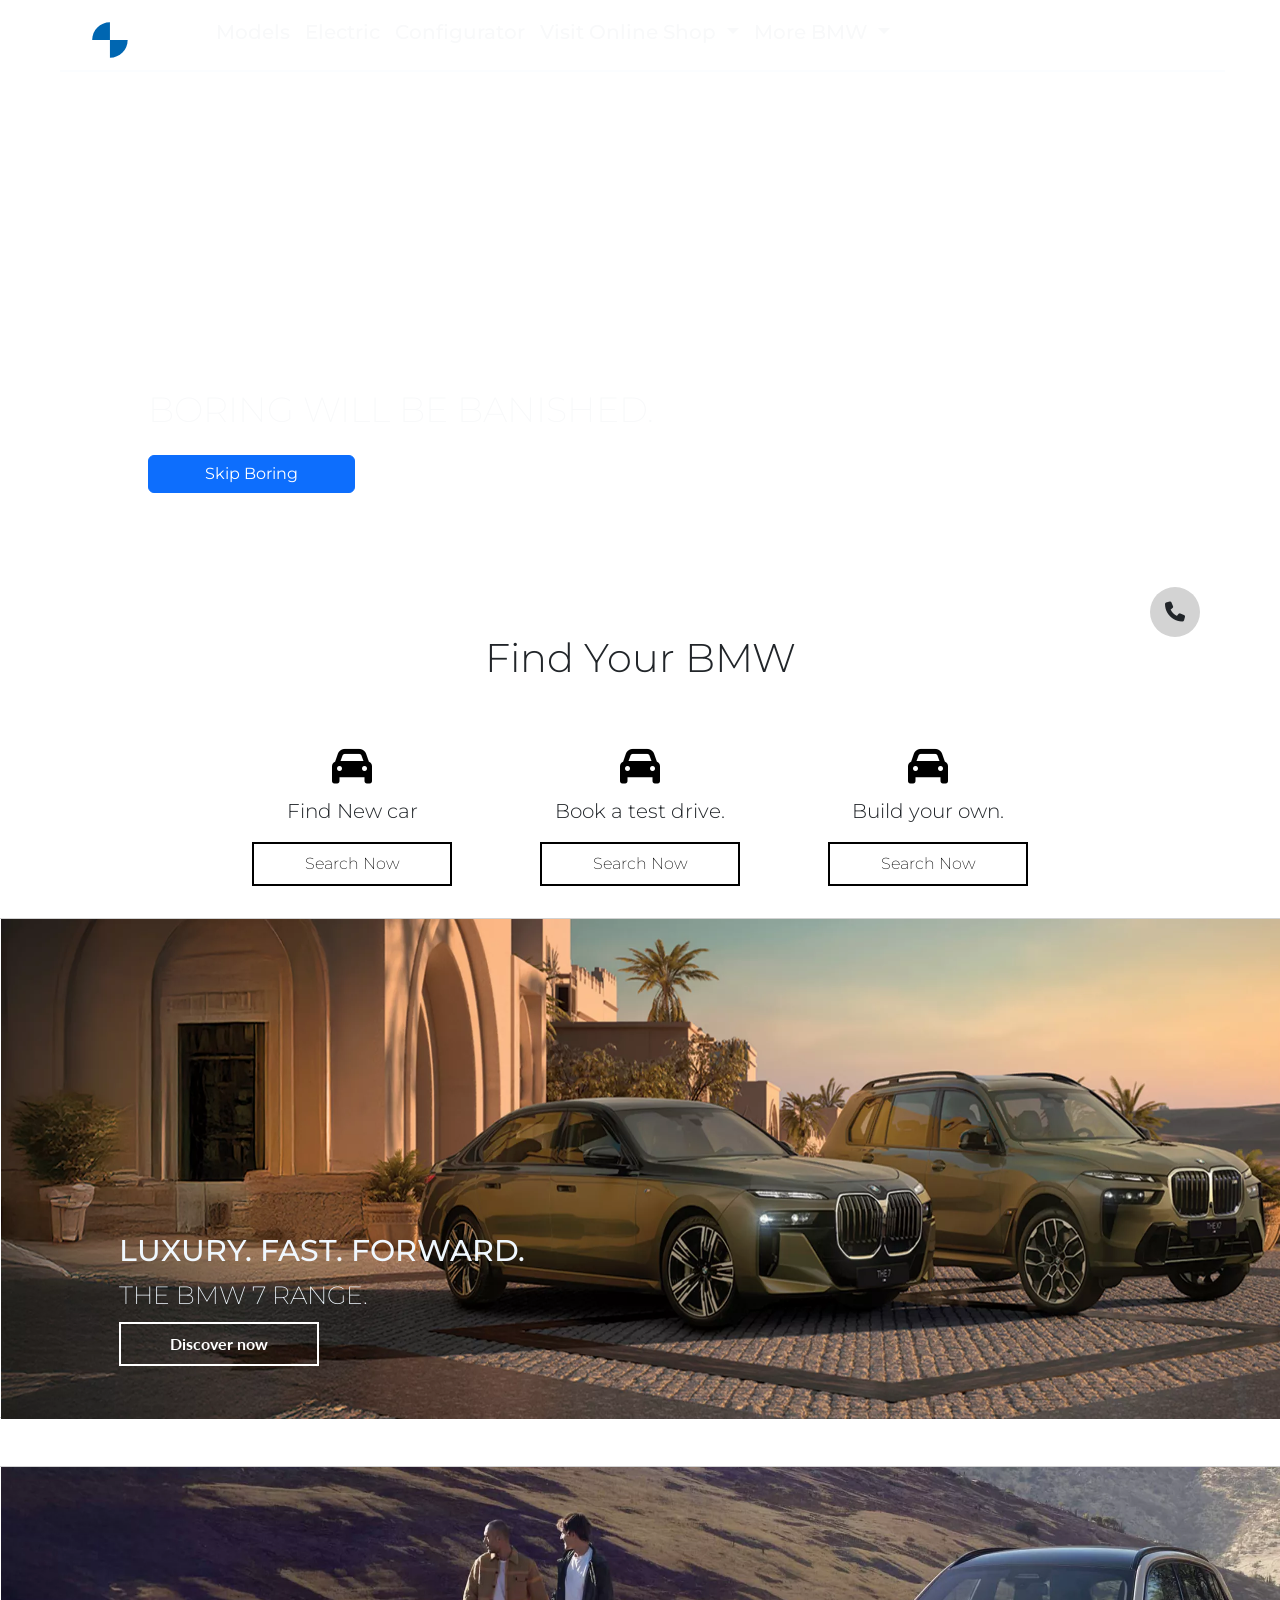
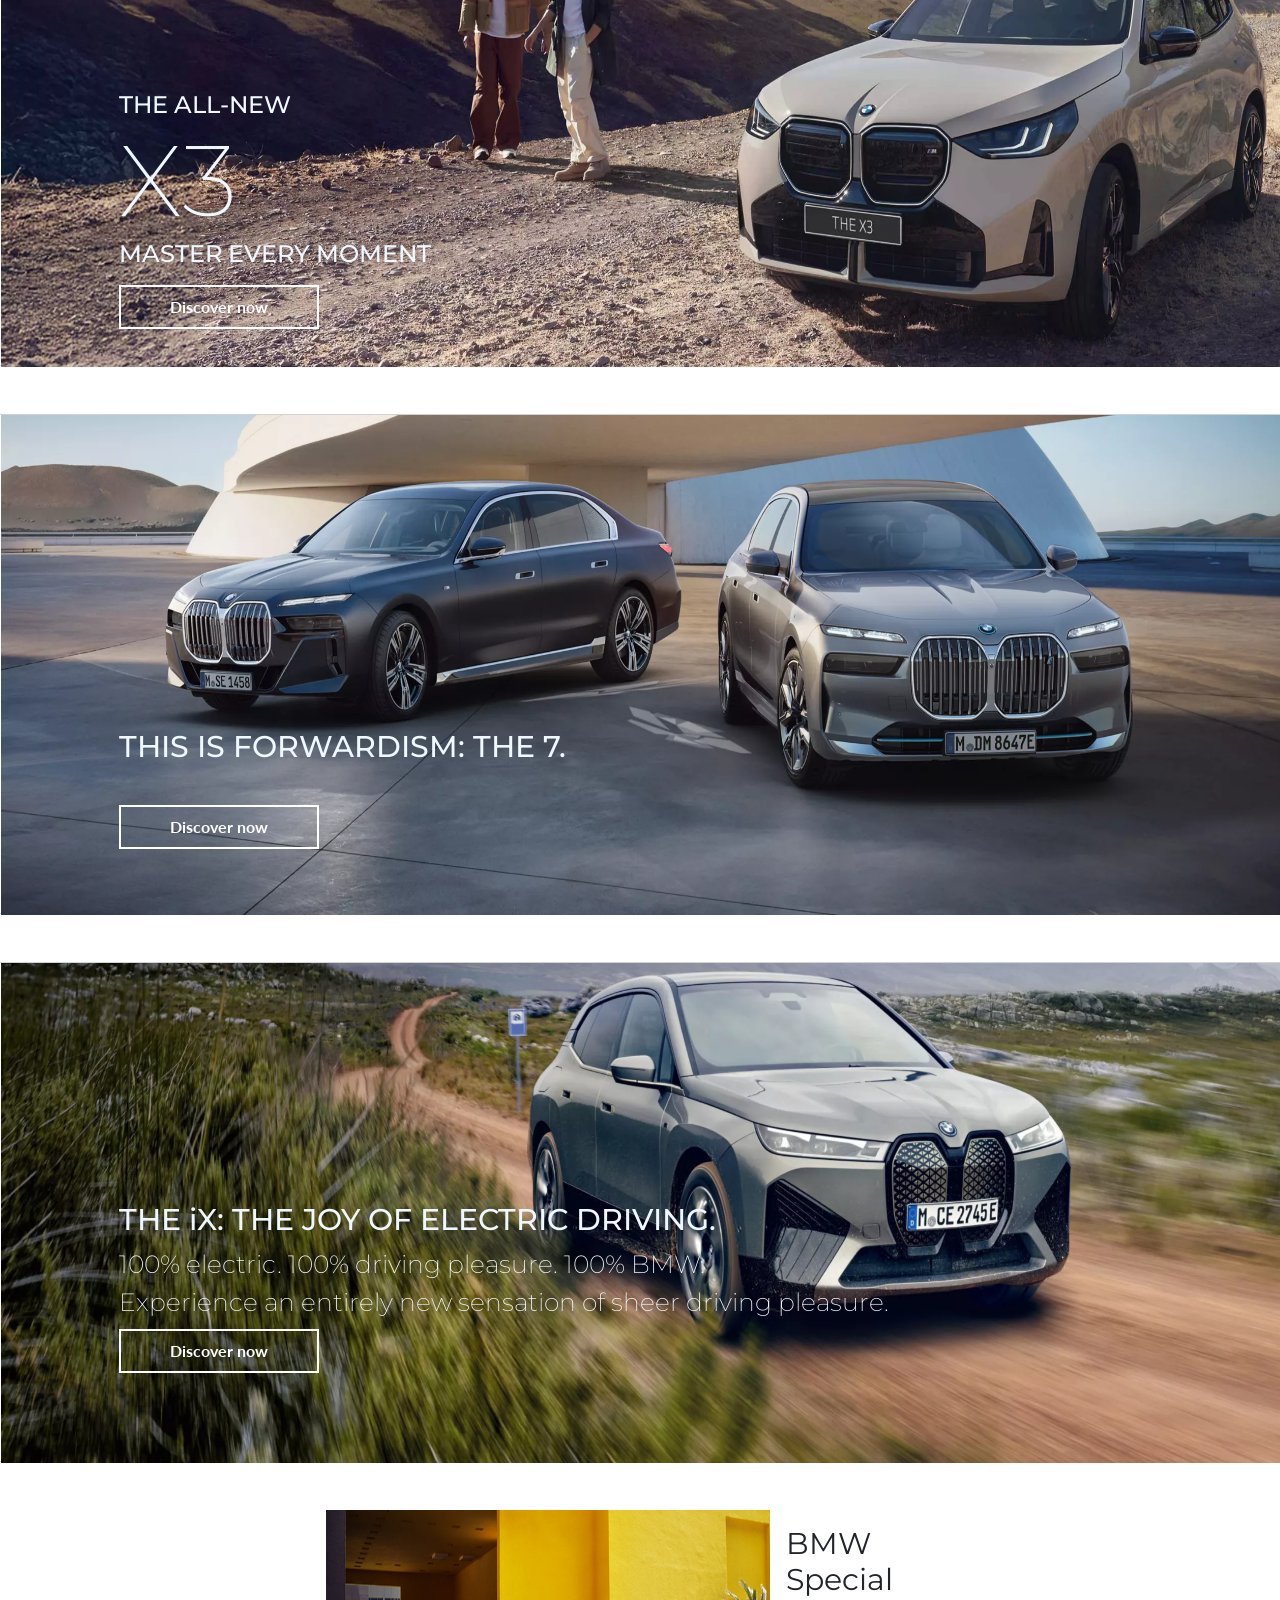
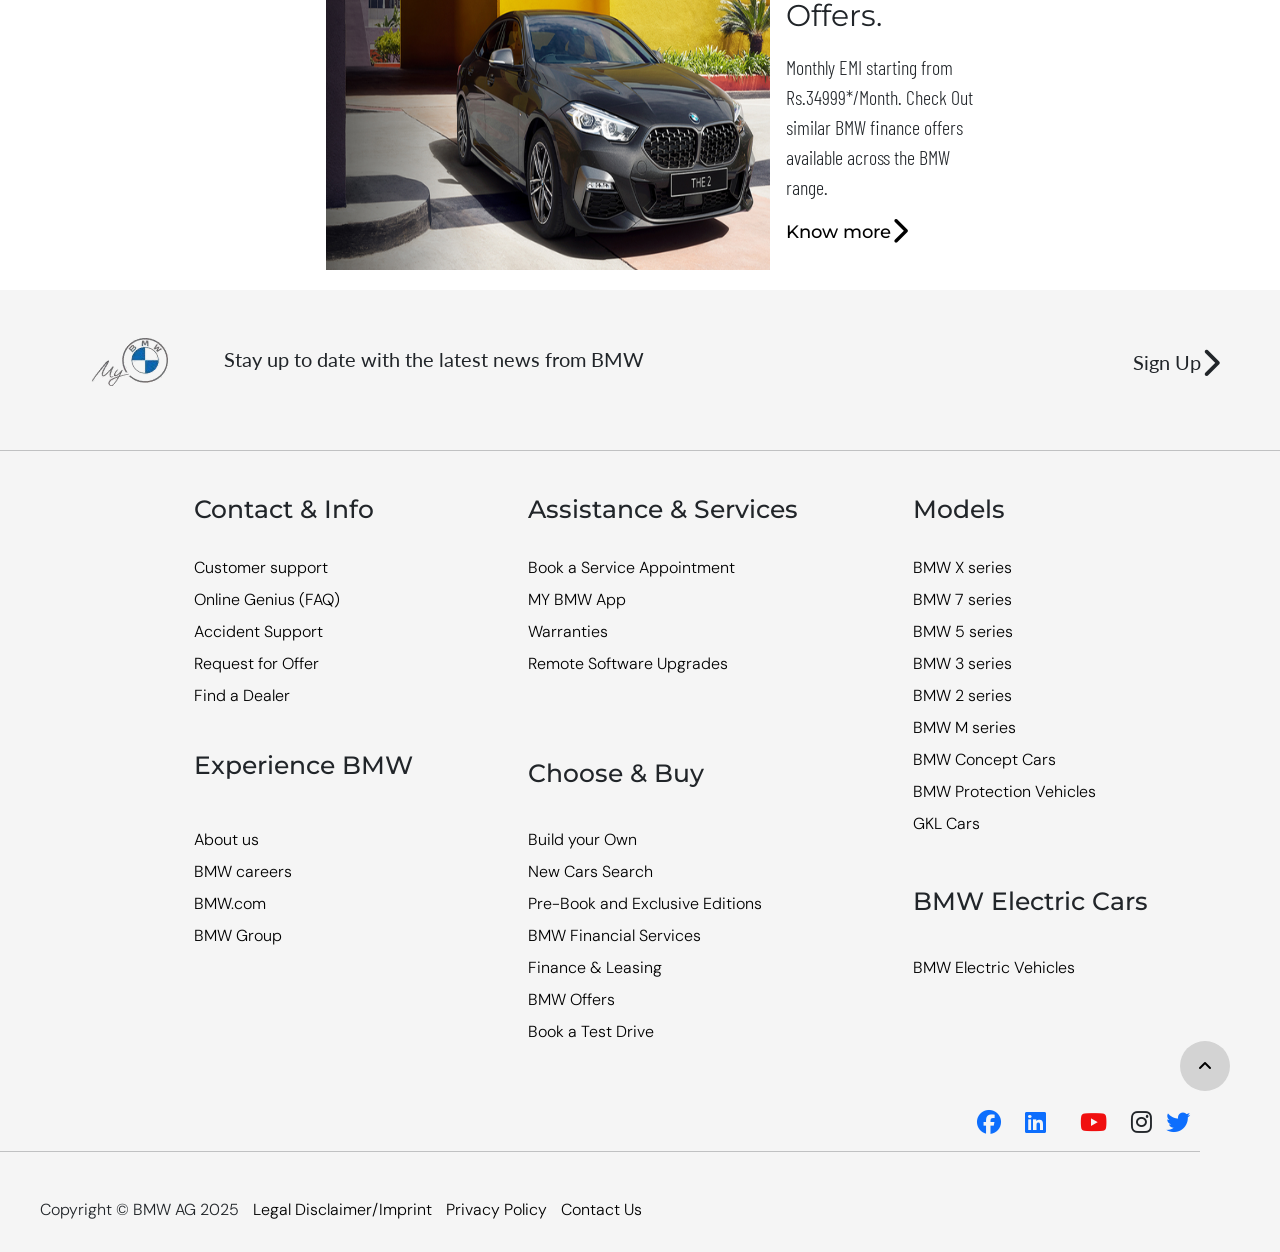
==== index.html @ 56a990af "Add files via upload" ====
<!DOCTYPE html>
<html lang="en">
<head>
    <meta charset="UTF-8">
    <meta name="viewport" content="width=device-width, initial-scale=1.0">
    <title>BMW</title>
     <link href="https://cdn.jsdelivr.net/npm/bootstrap@5.3.7/dist/css/bootstrap.min.css" rel="stylesheet" integrity="sha384-LN+7fdVzj6u52u30Kp6M/trliBMCMKTyK833zpbD+pXdCLuTusPj697FH4R/5mcr" crossorigin="anonymous">
        <link rel="stylesheet" href="https://cdn.jsdelivr.net/npm/bootstrap-icons@1.13.1/font/bootstrap-icons.min.css">
       <link rel="preconnect" href="https://fonts.googleapis.com">
<link rel="preconnect" href="https://fonts.gstatic.com" crossorigin>
<link href="https://fonts.googleapis.com/css2?family=Barlow+Condensed:ital,wght@0,100;0,200;0,300;0,400;0,500;0,600;0,700;0,800;0,900;1,100;1,200;1,300;1,400;1,500;1,600;1,700;1,800;1,900&family=DM+Sans:ital,opsz,wght@0,9..40,100..1000;1,9..40,100..1000&family=Lato:ital,wght@0,100;0,300;0,400;0,700;0,900;1,100;1,300;1,400;1,700;1,900&family=Montserrat:ital,wght@0,100..900;1,100..900&display=swap" rel="stylesheet">
        <!-- <link rel="stylesheet" href="./bm2css.css"> -->
         <link rel="stylesheet" href="./bmw.css">
        <link rel="stylesheet" href="https://cdnjs.cloudflare.com/ajax/libs/font-awesome/6.7.2/css/all.min.css" integrity="sha512-Evv84Mr4kqVGRNSgIGL/F/aIDqQb7xQ2vcrdIwxfjThSH8CSR7PBEakCr51Ck+w+/U6swU2Im1vVX0SVk9ABhg==" crossorigin="anonymous" referrerpolicy="no-referrer" />
</head>
<body>
    <div class="container-fluid" id="main">
        <div class="s-1">
        <!-- nave  bar -->
         <nav class="navbar navbar-expand-lg  nav-underline">
          
  <div class="container-fluid d-flex justify-content-between">
    <a class="navbar-brand" href="#"><img src="./images/nav logo.svg" alt="" id="brand-logo"></a>
        <!-- menu icons -->
          
                <button class="btn  d-lg-none" type="button" data-bs-toggle="offcanvas" data-bs-target="#offcanvasResponsive" aria-controls="offcanvasResponsive"><span class="navbar-toggler-icon" ></span></button>

            <div class="alert d-none d-lg-block">      
              <ul class="navbar-nav mb-2 mb-lg-0" id="n-item">
                <li class="nav-item">
                  <a class="nl text-light" aria-current="page" href="#">Models</a>
                </li>
                <li class="nav-item">
                  <a class="nl  text-light" href="#">Electric</a>
                </li>
                <li class="nav-item">
                  <a class="nl  text-light" href="#">Configurator</a>
                </li>
                <li class="nav-item dropdown">
                  <a class="nl  dropdown-toggle text-light" href="#" role="button" data-bs-toggle="dropdown" aria-expanded="false">
                    Visit Online Shop
                  </a>
                  <ul class="dropdown-menu">
                    <li><a class="dropdown-item" href="#">Action</a></li>
                    <li><a class="dropdown-item" href="#">Another action</a></li>
                    <li><hr class="dropdown-divider"></li>
                    <li><a class="dropdown-item" href="#">Something else here</a></li>
                  </ul>
                </li>
                <li class="nav-item dropdown">
                  <a class="nl  dropdown-toggle text-light" href="#" role="button" data-bs-toggle="dropdown" aria-expanded="false">
                    More BMW
                  </a>
                  <ul class="dropdown-menu">
                    <li><a class="dropdown-item" href="#">Action</a></li>
                    <li><a class="dropdown-item" href="#">Another action</a></li>
                    <li><hr class="dropdown-divider"></li>
                    <li><a class="dropdown-item" href="#">Something else here</a></li>
                  </ul>
                </li>
             </ul>
            </div>

            <div class="offcanvas-lg offcanvas-end" tabindex="-1" id="offcanvasResponsive" aria-labelledby="offcanvasResponsiveLabel">
                <div class="offcanvas-header">
                  <button type="button" class="btn-close" data-bs-dismiss="offcanvas" data-bs-target="#offcanvasResponsive" aria-label="Close"></button>
                </div>
                <div class="offcanvas-body d-lg-none">
                  <ul class="navbar-nav mb-2 mb-lg-0">
                <li class="nav-item mb-3">
                  <a class="nl text-dark pb-3" aria-current="page" href="#">Models</a>
                </li>
                <li class="nav-item mt-2 mb-3">
                  <a class="nl  text-dark" href="#">Electric</a>
                </li>
                <li class="nav-item mt-2 mb-3">
                  <a class="nl text-dark pb-3" href="#">Configurator</a>
                </li>
                <li class="nav-item dropdown mt-2 mb-3">
                  <a class="nl  dropdown-toggle text-dark pb-3" href="#" role="button" data-bs-toggle="dropdown" aria-expanded="false">
                    Visit Online Shop
                  </a>
                  <ul class="dropdown-menu mt-2 mb-3">
                    <li><a class="dropdown-item" href="#">Action</a></li>
                    <li><a class="dropdown-item" href="#">Another action</a></li>
                    <li><hr class="dropdown-divider"></li>
                    <li><a class="dropdown-item" href="#">Something else here</a></li>
                  </ul>
                </li>
                <li class="nav-item dropdownmt-2 mb-3 ">
                  <a class="nl  dropdown-toggle text-dark pb-3" href="#" role="button" data-bs-toggle="dropdown" aria-expanded="false">
                    More BMW
                  </a>
                  <ul class="dropdown-menu">
                    <li><a class="dropdown-item" href="#">Action</a></li>
                    <li><a class="dropdown-item" href="#">Another action</a></li>
                    <li><hr class="dropdown-divider"></li>
                    <li><a class="dropdown-item" href="#">Something else here</a></li>
                  </ul>
                </li>
             </ul>
                </div>
            </div>

            <div class=" ms-lg-2" id="mi">
                <i class=" icons fa-regular fa-user fa-lg" style="color: #ffffff;"></i>
                    <i class=" icons fa-solid fa-cart-shopping fa-lg" style="color: #ffffff;"></i>
                    <i class=" icons fa-regular fa-heart fa-lg" style="color: #ffffff;"></i>
                    <i class=" icons fa-solid fa-location-dot fa-lg "  id="loc" style="color: #ffffff;"></i>
                      
                </div>   
                <!-- <button class="navbar-toggler" type="button" data-bs-toggle="collapse" data-bs-target="#navbarTogglerDemo01" aria-controls="navbarTogglerDemo01" aria-expanded="false" aria-label="Toggle navigation">
        <span class="navbar-toggler-icon "></span>
         </button>       
    <div class="collapse navbar-collapse" id="navbarTogglerDemo01">
      <ul class="navbar-nav mb-2 mb-lg-0">
        <li class="nav-item">
          <a class="nl text-light" aria-current="page" href="#">Models</a>
        </li>
        <li class="nav-item">
          <a class="nl  text-light" href="#">Electric</a>
        </li>
        <li class="nav-item">
          <a class="nl  text-light" href="#">Configurator</a>
        </li>
         <li class="nav-item dropdown">
          <a class="nl  dropdown-toggle text-light" href="#" role="button" data-bs-toggle="dropdown" aria-expanded="false">
            Visit Online Shop
          </a>
          <ul class="dropdown-menu">
            <li><a class="dropdown-item" href="#">Action</a></li>
            <li><a class="dropdown-item" href="#">Another action</a></li>
            <li><hr class="dropdown-divider"></li>
            <li><a class="dropdown-item" href="#">Something else here</a></li>
          </ul>
        </li>
        <li class="nav-item dropdown">
          <a class="nl  dropdown-toggle text-light" href="#" role="button" data-bs-toggle="dropdown" aria-expanded="false">
            More BMW
          </a>
          <ul class="dropdown-menu">
            <li><a class="dropdown-item" href="#">Action</a></li>
            <li><a class="dropdown-item" href="#">Another action</a></li>
            <li><hr class="dropdown-divider"></li>
            <li><a class="dropdown-item" href="#">Something else here</a></li>
          </ul>
        </li>
      </ul>
    </div>
    -->
    
                
  </div>
  
</nav>
<hr class="text-light" id="navhr">

  <div  id="intro">
        <video src="./images/The Soul of BMW. - BMW (1080p, h264).mp4" autoplay muted loop class="w-100 w-xl-100" ></video>
    </div>
    <div class="d-grid gap-2 col-6 "  id="ban">
       <span class="text-light " id="ban-span">BORING WILL BE BANISHED.</span>
      <button class="btn btn-primary col-4 " type="button">Skip Boring</button>
    </div>
  
    </div><br>
    <div class="up-arrow" id="phone">
           <a id="up-ic"><i class="fa-solid fa-phone fa-lg"></i></a> 
        </div>
      <div class="s-2">

                <h3 class="text-center " id="FIND">Find Your BMW</h3>
            <div class="sec2-one">
                    <div class="card text-center mb-3  mt-5 border border-0" style="width: 18rem;">
                <div class="card-body">
                  <h5 class="card-title"><i class="fa-solid fa-car fa-2xl" style="color: #000000;"></i></h5>
                  <p class="card-text">Find New car</p>
                  <a href="#" class="bt">Search Now</a>
                </div>
              </div>
              <div class="card text-center mb-3  mt-5 border border-0" style="width: 18rem;">
                <div class="card-body">
                  <h5 class="card-title "><i class="fa-solid fa-car fa-2xl" style="color: #000000;"></i></h5>
                  <p class="card-text">Book a test drive.</p>
                  <a href="#" class="bt">Search Now</a>
                </div>
              </div>
              <div class="card text-center mb-3  mt-5 border border-0" style="width: 18rem;">
                <div class="card-body">
                  <h5 class="card-title"><i class="fa-solid fa-car fa-2xl" style="color: #000000;"></i></h5>
                  <p class="card-text">Build your own.</p>
                  <a href="#" class="bt">Search Now</a>
                </div>
              </div>
            </div>
          <div class="sec2-two row">

              <div class=" card card-sectwo mb-5 col-md-6 ">
                <img src="./images/GKL_Web_Banner_3000_3000_new_3to1.webp" alt="" class="sectwo-img">
                <div class="sectwo-content mb-5">
                  <h4>LUXURY. FAST. FORWARD.</h4>
                  <span>THE BMW 7 RANGE.</span><br>
                  <button type="button" class=" mt-2 bt-car ">Discover now</button>
                </div>
              </div>
               <div class=" card card-sectwo  mb-5" >
                <img src="./images/b2.webp" alt="" class="sectwo-img">
                <div  id="bm2">
                  <h4>THE ALL-NEW <br><span id="x3">X3</span> <br>MASTER EVERY MOMENT</h4>
                  <button type="button" class=" mt-2  bt-car">Discover now</button>
                </div>
              </div>
               <div class=" card card-sectwo  mb-5">
                <img src="./images/bm3.webp" alt="" class="sectwo-img">
                <div class="sectwo-content mb-5">
                  <h4>THIS IS FORWARDISM: THE 7.</h4><br>
                  <button type="button" class=" mt-2 bt-car   ">Discover now</button>
                </div>
              </div>
               <div class=" card card-sectwo  mb-5" >
                <img src="./images/bm4.webp" alt="" class="sectwo-img">
                <div class="sectwo-content mb-5" id="bm4">
                  <h4>THE iX: THE JOY OF ELECTRIC DRIVING.</h4>
                  <span>100% electric. 100% driving pleasure. 100% BMW. <br>
                      Experience an entirely new sensation of sheer driving pleasure.</span><br>
                  <button type="button" class=" mt-2 bt-car  ">Discover now</button><br>
                </div>
              </div>
             <!-- <div class="sec2-3">
                <div >
                  <img src="./images/bm5.jpeg" alt="">
                </div>
                <div class="sec2-3-content">
                  <h3>BMW Special Offers.</h3><br>
                  <p>Monthly EMI starting from Rs.34999*/Month. Check Out <br>similar BMW finance <br>offers available across the BMW range.</p>
                    <a href="#">Know more<i class="fa-solid fa-chevron-right fa-xl"></i></a>
                </div>
             </div> -->
             <div class="card" id="sec2-3">
                  <div class="row g-0">
                    <div class="col-md-6">
                      <img src="./images/bm5.jpeg" class="img-fluid" alt="...">
                    </div>
                    <div class="col-md-6" id="sec2-3-content">
                      <div class="card-body">
                        <h5 class="card-title">BMW Special Offers.</h5>
                        <p class="card-text">Monthly EMI starting from Rs.34999*/Month. Check Out similar BMW finance offers available across the BMW range.</p>
                        <a href="#">Know more<i class="fa-solid fa-chevron-right fa-xl"></i></a>
                      </div>
                    </div>
                  </div>
                </div>


         </div>


    </div>
    <div class="s-3">
      <div class="f-logo">
        <div class="f-lupper">
        <p><img src="./images/footer_logo.png" alt="">Stay up to date with the latest news from BMW</p>
       </div>
        <div>
          <span>Sign Up<i class="fa-solid fa-chevron-right fa-xl"></i></span>
        </div>
      </div>
      <hr>
     
      <!-- off  -->
       <!-- <button class="btn btn-primary d-md-none text-center" type="button" data-bs-toggle="offcanvas" data-bs-target="#offcanvasResponsive" aria-controls="offcanvasResponsive">Toggle offcanvas</button> -->

<div class="alert  d-none d-md-block"> 
  <div id="f-cb">
        <div id="li-contact" class="f-lis"> 
          <h3>Contact & Info</h3>
          <ul class="list-group list-group-flush">
            <li class="list-group-item-flush">Customer support</li>
            <li class="list-group-item-flush">Online Genius (FAQ)</li>
            <li class="list-group-item-flush">Accident Support</li>
            <li class="list-group-item-flush">Request for Offer</li>
            <li class="list-group-item-flush">Find a Dealer</li>
          </ul>

          <h3 class=" mt-2 mb-4">Experience BMW</h3>
          <ul class="list-group list-group-flush">
            <li class="list-group-item-flush">About us</li>
            <li class="list-group-item-flush">BMW careers</li>
            <li class="list-group-item-flush">BMW.com</li>
            <li class="list-group-item-flush">BMW Group</li>
          </ul>
        </div>
          <div id="li-Services" class="f-lis"> 
          <h3>Assistance & Services</h3>
          <ul class="list-group list-group-flush">
            <li class="list-group-item-flush">Book a Service Appointment</li>
            <li class="list-group-item-flush">MY BMW App</li>
            <li class="list-group-item-flush">Warranties</li>
            <li class="list-group-item-flush">Remote Software Upgrades</li>
          </ul>

          <h3 class=" mt-5 mb-3">Choose & Buy</h3>
          <ul class="list-group list-group-flush">
            <li class="list-group-item-flush">Build your Own</li>
            <li class="list-group-item-flush">New Cars Search</li>
            <li class="list-group-item-flush">Pre-Book and Exclusive Editions</li>
            <li class="list-group-item-flush">BMW Financial Services</li>
            <li class="list-group-item-flush">Finance & Leasing</li>
            <li class="list-group-item-flush">BMW Offers</li>
            <li class="list-group-item-flush">Book a Test Drive</li>
          </ul>
        </div>
        <div id="li-Models" class="f-lis"> 
          <h3>Models</h3>
          <ul class="list-group list-group-flush">
            <li class="list-group-item-flush">BMW X series</li>
            <li class="list-group-item-flush">BMW 7 series</li>
            <li class="list-group-item-flush">BMW 5 series</li>
            <li class="list-group-item-flush">BMW 3 series</li>
            <li class="list-group-item-flush">BMW 2 series</li>
            <li class="list-group-item-flush">BMW M series</li>
            <li class="list-group-item-flush">BMW Concept Cars</li>
            <li class="list-group-item-flush">BMW Protection Vehicles</li>
            <li class="list-group-item-flush">GKL Cars</li>

          </ul>

          <h3 class="mt-3 mb-3">BMW Electric Cars</h3>
          <ul class="list-group list-group-flush">
            <li class="list-group-item-flush">BMW Electric Vehicles</li>
          </ul>
        </div>
      </div></div>

<!-- <div class="offcanvas-lg offcanvas-bottom" tabindex="-1" id="offcanvasResponsive" aria-labelledby="offcanvasResponsiveLabel">
  <div class="offcanvas-header">
    <button type="button" class="btn-close" data-bs-dismiss="offcanvas" data-bs-target="#offcanvasResponsive" aria-label="Close"></button>
  </div>
  <div class="offcanvas-body d-lg-none">
     <div id="f-cb">
        <div id="li-contact" class="f-lis"> 
          <h3>Contact & Info</h3>
          <ul class="list-group list-group-flush">
            <li class="list-group-item-flush">Customer support</li>
            <li class="list-group-item-flush">Online Genius (FAQ)</li>
            <li class="list-group-item-flush">Accident Support</li>
            <li class="list-group-item-flush">Request for Offer</li>
            <li class="list-group-item-flush">Find a Dealer</li>
          </ul>

          <h3 class=" mt-2 mb-4">Experience BMW</h3>
          <ul class="list-group list-group-flush">
            <li class="list-group-item-flush">About us</li>
            <li class="list-group-item-flush">BMW careers</li>
            <li class="list-group-item-flush">BMW.com</li>
            <li class="list-group-item-flush">BMW Group</li>
          </ul>
        </div>
          <div id="li-Services" class="f-lis"> 
          <h3>Assistance & Services</h3>
          <ul class="list-group list-group-flush">
            <li class="list-group-item-flush">Book a Service Appointment</li>
            <li class="list-group-item-flush">MY BMW App</li>
            <li class="list-group-item-flush">Warranties</li>
            <li class="list-group-item-flush">Remote Software Upgrades</li>
          </ul>

          <h3 class=" mt-5 mb-3">Choose & Buy</h3>
          <ul class="list-group list-group-flush">
            <li class="list-group-item-flush">Build your Own</li>
            <li class="list-group-item-flush">New Cars Search</li>
            <li class="list-group-item-flush">Pre-Book and Exclusive Editions</li>
            <li class="list-group-item-flush">BMW Financial Services</li>
            <li class="list-group-item-flush">Finance & Leasing</li>
            <li class="list-group-item-flush">BMW Offers</li>
            <li class="list-group-item-flush">Book a Test Drive</li>
          </ul>
        </div>
        <div id="li-Models" class="f-lis"> 
          <h3>Models</h3>
          <ul class="list-group list-group-flush">
            <li class="list-group-item-flush">BMW X series</li>
            <li class="list-group-item-flush">BMW 7 series</li>
            <li class="list-group-item-flush">BMW 5 series</li>
            <li class="list-group-item-flush">BMW 3 series</li>
            <li class="list-group-item-flush">BMW 2 series</li>
            <li class="list-group-item-flush">BMW M series</li>
            <li class="list-group-item-flush">BMW Concept Cars</li>
            <li class="list-group-item-flush">BMW Protection Vehicles</li>
            <li class="list-group-item-flush">GKL Cars</li>

          </ul>

          <h3 class="mt-3 mb-3">BMW Electric Cars</h3>
          <ul class="list-group list-group-flush">
            <li class="list-group-item-flush">BMW Electric Vehicles</li>
          </ul>
        </div>
      </div>
  </div>
</div> -->
<div class="accordion accordion-flush d-md-none" id="accordionFlushExample" id="f-cb">
  <div class="accordion-item">
    <h2 class="accordion-header">
      <button class="accordion-button collapsed" type="button" data-bs-toggle="collapse" data-bs-target="#flush-collapseOne" aria-expanded="false" aria-controls="flush-collapseOne">
       Contact & Info
      </button>
    </h2>
    <div id="flush-collapseOne" class="accordion-collapse collapse" data-bs-parent="#accordionFlushExample">
      <div class="accordion-body f-lis" id="li-contact">
        <ul class="list-group list-group-flush" style="list-style: none;">
            <li class="list-group-item-flush">Customer support</li>
            <li class="list-group-item-flush">Online Genius (FAQ)</li>
            <li class="list-group-item-flush">Accident Support</li>
            <li class="list-group-item-flush">Request for Offer</li>
            <li class="list-group-item-flush">Find a Dealer</li>
          </ul></div>
    </div>
  </div>
  <div class="accordion-item">
    <h2 class="accordion-header">
      <button class="accordion-button collapsed" type="button" data-bs-toggle="collapse" data-bs-target="#flush-collapseTwo" aria-expanded="false" aria-controls="flush-collapseTwo">
        Experience BMW
      </button>
    </h2>
    <div id="flush-collapseTwo" class="accordion-collapse collapse" data-bs-parent="#accordionFlushExample">
      <div class="accordion-body f-lis" id="li-contact" >
        <ul class="list-group list-group-flush" style="list-style: none;">
            <li class="list-group-item-flush">About us</li>
            <li class="list-group-item-flush">BMW careers</li>
            <li class="list-group-item-flush">BMW.com</li>
            <li class="list-group-item-flush">BMW Group</li>
          </ul>
        </div>
    </div>
  </div>
  <div class="accordion-item">
    <h2 class="accordion-header">
      <button class="accordion-button collapsed" type="button" data-bs-toggle="collapse" data-bs-target="#flush-collapseThree" aria-expanded="false" aria-controls="flush-collapseThree">
      Choose & Buy
      </button>
    </h2>
    <div id="flush-collapseThree" class="accordion-collapse collapse" data-bs-parent="#accordionFlushExample">
      <div class="accordion-body f-lis" id="li-Services">
        <ul class="list-group list-group-flush" style="list-style: none;">
            <li class="list-group-item-flush">Book a Service Appointment</li>
            <li class="list-group-item-flush">MY BMW App</li>
            <li class="list-group-item-flush">Warranties</li>
            <li class="list-group-item-flush">Remote Software Upgrades</li>
          </ul>
        </div>
    </div>
  </div>
  <div class="accordion-item">
    <h2 class="accordion-header">
      <button class="accordion-button collapsed" type="button" data-bs-toggle="collapse" data-bs-target="#flush-collapsefour" aria-expanded="false" aria-controls="flush-collapsefour">
       Assistance & Services
      </button>
    </h2>
    <div id="flush-collapsefour" class="accordion-collapse collapse" data-bs-parent="#accordionFlushExample">
      <div class="accordion-body f-lis" id="li-Services">
        <ul class="list-group list-group-flush" style="list-style: none;">
            <li class="list-group-item-flush">Build your Own</li>
            <li class="list-group-item-flush">New Cars Search</li>
            <li class="list-group-item-flush">Pre-Book and Exclusive Editions</li>
            <li class="list-group-item-flush">BMW Financial Services</li>
            <li class="list-group-item-flush">Finance & Leasing</li>
            <li class="list-group-item-flush">BMW Offers</li>
            <li class="list-group-item-flush">Book a Test Drive</li>
          </ul>
        </div>
    </div>
  </div>
  <div class="accordion-item">
    <h2 class="accordion-header">
      <button class="accordion-button collapsed" type="button" data-bs-toggle="collapse" data-bs-target="#flush-collapsefive" aria-expanded="false" aria-controls="flush-collapsefive">
      Models
      </button>
    </h2>
    <div id="flush-collapsefive" class="accordion-collapse collapse" data-bs-parent="#accordionFlushExample">
      <div class="accordion-body f-lis" id="li-Models">
        <ul class="list-group list-group-flush" style="list-style: none;">
            <li class="list-group-item-flush">BMW X series</li>
            <li class="list-group-item-flush">BMW 7 series</li>
            <li class="list-group-item-flush">BMW 5 series</li>
            <li class="list-group-item-flush">BMW 3 series</li>
            <li class="list-group-item-flush">BMW 2 series</li>
            <li class="list-group-item-flush">BMW M series</li>
            <li class="list-group-item-flush">BMW Concept Cars</li>
            <li class="list-group-item-flush">BMW Protection Vehicles</li>
            <li class="list-group-item-flush">GKL Cars</li>

          </ul>
        </div>
    </div>
  </div>
  <div class="accordion-item">
    <h2 class="accordion-header">
      <button class="accordion-button collapsed" type="button" data-bs-toggle="collapse" data-bs-target="#flush-collapsesix" aria-expanded="false" aria-controls="flush-collapsesix">
      BMW Electric Cars
      </button>
    </h2>
    <div id="flush-collapsesix" class="accordion-collapse collapse" data-bs-parent="#accordionFlushExample">
      <div class="accordion-body f-lis" id="li-Models">
        <ul class="list-group list-group-flush" style="list-style: none;">
            <li class="list-group-item-flush">BMW Electric Vehicles</li>
          </ul>
        </div>
    </div>
  </div>
</div>
       <div class="up-arrow">
           <a id="up-ic"> <i class="fa-solid fa-angle-up" style="color: #000000;"></i></a> 
        </div>
      <div class="f-soc d-flex justify-content-end me-5">
        <div>
           <a href="https://www.facebook.com/" class="icon-anchor"><i class="fa-brands fa-facebook  fa-xl"></i></a>
                  <a href="https://www.linkedin.com/" class="icon-anchor"><i class="fa-brands fa-linkedin  fa-xl"></i></a>
                 <a class="icon-anchor" href=""></a> <i class="fa-brands fa-youtube fa-xl" style="color: #f00f0f;"></i></a>
                 <a class="icon-anchor" href=""></a> <i class="fa-brands fa-instagram fa-xl"></i></a>
                 <a class="icon-anchor" href=""><i class="fa-brands fa-twitter fa-xl"></i></a>
        </div>
      </div>
      <hr>
        <footer>
          <span> Copyright &copy; BMW AG 2025</span>
          <a href="">Legal Disclaimer/Imprint</a>
          <a href="">Privacy Policy</a>
          <a href="">Contact Us</a>
        </footer>
    </div>
</div>
<script src="https://cdn.jsdelivr.net/npm/bootstrap@5.3.7/dist/js/bootstrap.bundle.min.js" integrity="sha384-ndDqU0Gzau9qJ1lfW4pNLlhNTkCfHzAVBReH9diLvGRem5+R9g2FzA8ZGN954O5Q" crossorigin="anonymous"></script>
</body>
</html>
---- bmw.css ----
*{
    margin: 0px;
    padding: 0px;

   
    font-family: "Montserrat", sans-serif;
  font-optical-sizing: auto;
  font-weight: 200;
  font-style: normal;
}
#main{
     overflow-y: hidden;
      margin: 0px;
    padding: 0px;
}
#brand-logo{
    width: 100px;
    margin-right: 0px;
    height: 60px;
}
.s-1{
    position: relative;
    width: 100%;
    height: 600px;
    margin-bottom: 10px;
}
.navbar{
position: absolute;
top: 0;
left: 0;
right: 0;
z-index: 10;
padding: 0px 48px;
}
.navbar #mi{
    position: absolute;
    right: 55px;
}
.navbar #n-item{
        position: static;
        margin-left: -305px;

}
#intro{
    left: 0px;
    right: 0px;
    z-index: -1;
    position: absolute;
        height: 100%;

}
.icon{
    margin-right: 55px;
}
#intro video{
    margin: 0;
    height: 100%;
    width: 100%;
    object-fit: cover;
    display: block;
}
#navhr{
    position: absolute;
top: 9%;
left: 60px;
right: 55px;
z-index: 10;
border: 1px solid aliceblue;
}

.icons{
    padding: 10px;
    text-decoration: none;
}
.icons:hover{
    text-decoration:2px underline rgb(32, 52, 230);
    text-underline-offset: 25px;
}
#ban{
    position: absolute;
    padding-top: 30%;
    padding-left: 20px;
    left: 10%;
    z-index: 2;
}

.nl{
    text-decoration: none;
    font-size: 20px;
    padding-left: 15px;
    font-weight: 500;
}
.nl:hover{
    text-underline-offset: 25px;
     text-decoration:2px underline rgb(32, 52, 230);

} 
.sec2-one{
    display: flex;
    align-items: center;
    justify-content: center;
}
.card-sectwo{
    height: 500px;
    width: 100%;
    position: relative;
}
/* .nav-item{
        color: white;
}
.nav-link{
    color: aliceblue;
    
} */
/* .nav-link:hover{

    text-decoration: underline blue;
    
} */
 .sectwo-img{
    height: 500px;
    width: 100%;
    /* object-fit: cover; */
    position: absolute;
 }
 .sectwo-content{
    left: 10%;
    top: 63%;
    position: absolute;
    color: aliceblue;
 }
  #sec2-3{
    width: 70%;
    border: none;
    margin-left: 25%;
    margin-bottom: 20px;
  }
 #sec2-3 img{
    height: 40vh;
    width: 60vh;
 }
 #sec2-3-content .card-body{
    width: 50%;
   font-family: "Montserrat", sans-serif;
  font-weight: 400;
  font-style: normal;
  font-size: 19px;

 }
  #sec2-3-content p{
     font-family: "Barlow Condensed", sans-serif;
  font-weight: 300;
  font-style: normal;
  font-size: 20px;
  }
 #sec2-3-content h5{
    font-family:  "Montserrat";
  font-size: 30px;
  font-weight: 400;
  font-style: normal;
 }
 #sec2-3-content a{
    text-decoration: none;
    color: black;
    font-weight: 500;
    font-size: 18px;
 }
 #sec2-3-content a:hover{
    color: rgb(29, 16, 206);
 }
 .s-3{
background-color: whitesmoke;
 }
.f-logo{
    margin: 0px 60px;
    display: flex;
    align-items: center;
    justify-content: space-between;
    padding: 0;
}
.f-logo p{
    margin-bottom: 0px;
     font-family: "Lato", sans-serif;
  font-weight: 400;
  font-style: normal;
  font-size: 20px;
}
.f-logo span{
     font-family: "Lato", sans-serif;
  font-weight: 400;
  font-style: normal;
  font-size: 20px;
}
.f-logo span:hover{
color: blue;
}
.f-logo img{
    padding-right: 20px;
}
#f-cb{

    display: flex;
    justify-content:space-evenly;
    padding-top: 10px;
    margin-left: 5%;
}
#f-cb ul{
    list-style: none;
    padding-bottom: 30px;
}
#ban-span{
    padding-bottom: 10px;
    font-size: 35px;
}

#FIND{
    font-size: 40px;
    font-weight: 300;
}
.card-body p{
    padding-top: 10px;
   font-family: "Montserrat", sans-serif;
  font-weight: 300;
  font-style: normal;
  font-size: 20px;
}
.card-body .btn{
    background-color: transparent;
    color: black;
    border-radius: 0%;
}
.bt{
    display: inline-block;
     width: 200px; 
     padding: 8px; 
     color: #000000;
      border: 2px solid #000000; 
      text-align: center; 
      outline: none; 
      text-decoration: none;
       transition: border-color 0.3s ease-out, color 0.3s ease-out; 
}
.bt:hover,.bt:hover:active{
 color: #000000; 
 /* border-color: #000000; */
 border: 3px solid #000000;
  transition: border 0.2s ease-out;
}
/* .sectwo-content #bm4{
   margin-bottom: 10%;
} */
.sectwo-content h4{
     font-family: "Montserrat", sans-serif;
  font-weight: 500;
  font-style: normal;
  font-size: 30px;

}
 .sectwo-content span{
    font-family:  "Montserrat";
  font-size: 25px;
  font-weight: 200;
  font-style: normal;
}
.bt-car {
     display: inline-block;
     width: 200px; 
     padding: 8px; 
     background-color: transparent;
     color: #ffffff;
      border: 2px solid #ffffff; 
      text-align: center; 
      outline: none; 
      text-decoration: none;
       transition: border-color 0.3s ease-out, color 0.3s ease-out; 
       font-family: "Lato", sans-serif;
  font-weight: 700;
  font-style: normal;
}
.bt-car:hover,.bt:hover:active{
 color: #ffffff; 
 /* border-color: #000000; */
 border: 3px solid #ffffff;
  transition: border 0.2s ease-out;
}
#bm2{
  left: 10%;
    top: 45%;
    position: absolute;
    color: aliceblue;
    
}
#bm4{
     left: 10%;
    top: 48%;
    position: absolute;
    color: aliceblue;
     font-family: "Montserrat", sans-serif;
  font-weight: 400;
  font-style: normal;
}
.card-sectwo #x3{
    font-size: 100px;

}

.f-lis{
    line-height: 2;
    

}
.f-lis h3{
    padding-bottom: 20px;
    font-family: "Montserrat", sans-serif;
  font-style: normal;
  font-size: 25px;
}
.f-lis li{
    /* opacity: 50; */
     font-family: "DM Sans", sans-serif;
    font-weight: 300;
    color: #000000;

}
.f-lis li:hover{
    color: blue;
}
.icon-anchor{
    padding: 10px;
}
footer{
     font-family: "DM Sans", sans-serif;
    font-weight: 300;
    padding: 30px;
}
footer span{
      font-family: "DM Sans", sans-serif;
    font-weight: 300;
    padding-left: 10px;
}
footer a{
     font-family: "DM Sans", sans-serif;
    font-weight: 300;
    padding-left: 10px;
    text-decoration: none;
    color: #000000;
}
#up-ic{
     display: flex;
    align-items: center;
    justify-content: center;
    height: 50px;
    width: 50px;
    border-radius: 50px;
    padding: 10px;
    background-color: rgb(211, 211, 211);
    margin: 0px 10px;
    

}
#phone{
    position: fixed;
    top: 73%;
   right: 30px;
   z-index: 100;
}
.up-arrow{
    float: right;
    margin: -70px 40px 90px -30px ;
}
 .offcanvas-body{
    display: none;
 }
@media (max-width:992px){

    #mi{
       margin-right: 90px;
    }
    /* #loc{
        display: none;
    } */
    #ban{
        width: 100%;
        bottom: 15px;
        left: 30%;
    }
    #ban-span{
        font-size: 20px;
        font-weight: 500;
    }
    .nl{
        font-weight: 300;
        font-size: 15px;
    }
        #navbarTogglerDemo01 ul{
            margin-right: 80px;
        }
    .sectwo-content{
    left: 30%;
    top: 63%;
    position: absolute;
    color: aliceblue;
    }
    #bm2{
     left: 35%;
    top: 45%;
    position: absolute;
    color: aliceblue;

    }
    #bm4{
    left: 30%;
    top: 48%;
    position: absolute;
    }
    #bm4 span{
        font-size: 15px;
    }
    .bt-car{
            align-self: center;
    }
    /* .sectwo-content h4{
        font-family: "Montserrat", sans-serif;
        font-weight: 500;
        font-style: normal;
        font-size: 30px;

    }
    .sectwo-content span{
    font-family:  "Montserrat";
    font-size: 25px;
    font-weight: 200;
    font-style: normal;
    } */
    .sec2-one{   
    flex-direction: column;
    justify-content: center;
    align-content: center;
    z-index: 100;
    }
    .sec2-3{
        flex-direction: column;
    justify-content: center;
    align-content: center;
    }
    .sec2-3-content{
        padding: 0;
        margin-left: 25%;
        width: 100%;
    }
    .f-logo{
         flex-direction: column;
    }
    .f-lupper{
        padding-bottom: 20px;
    }
    #f-cb{
       display: flex;
    justify-content:space-evenly;
    padding-top: 10px;
    margin-left: 5%;
    }
     .offcanvas-body{
    display: block;
 }
}
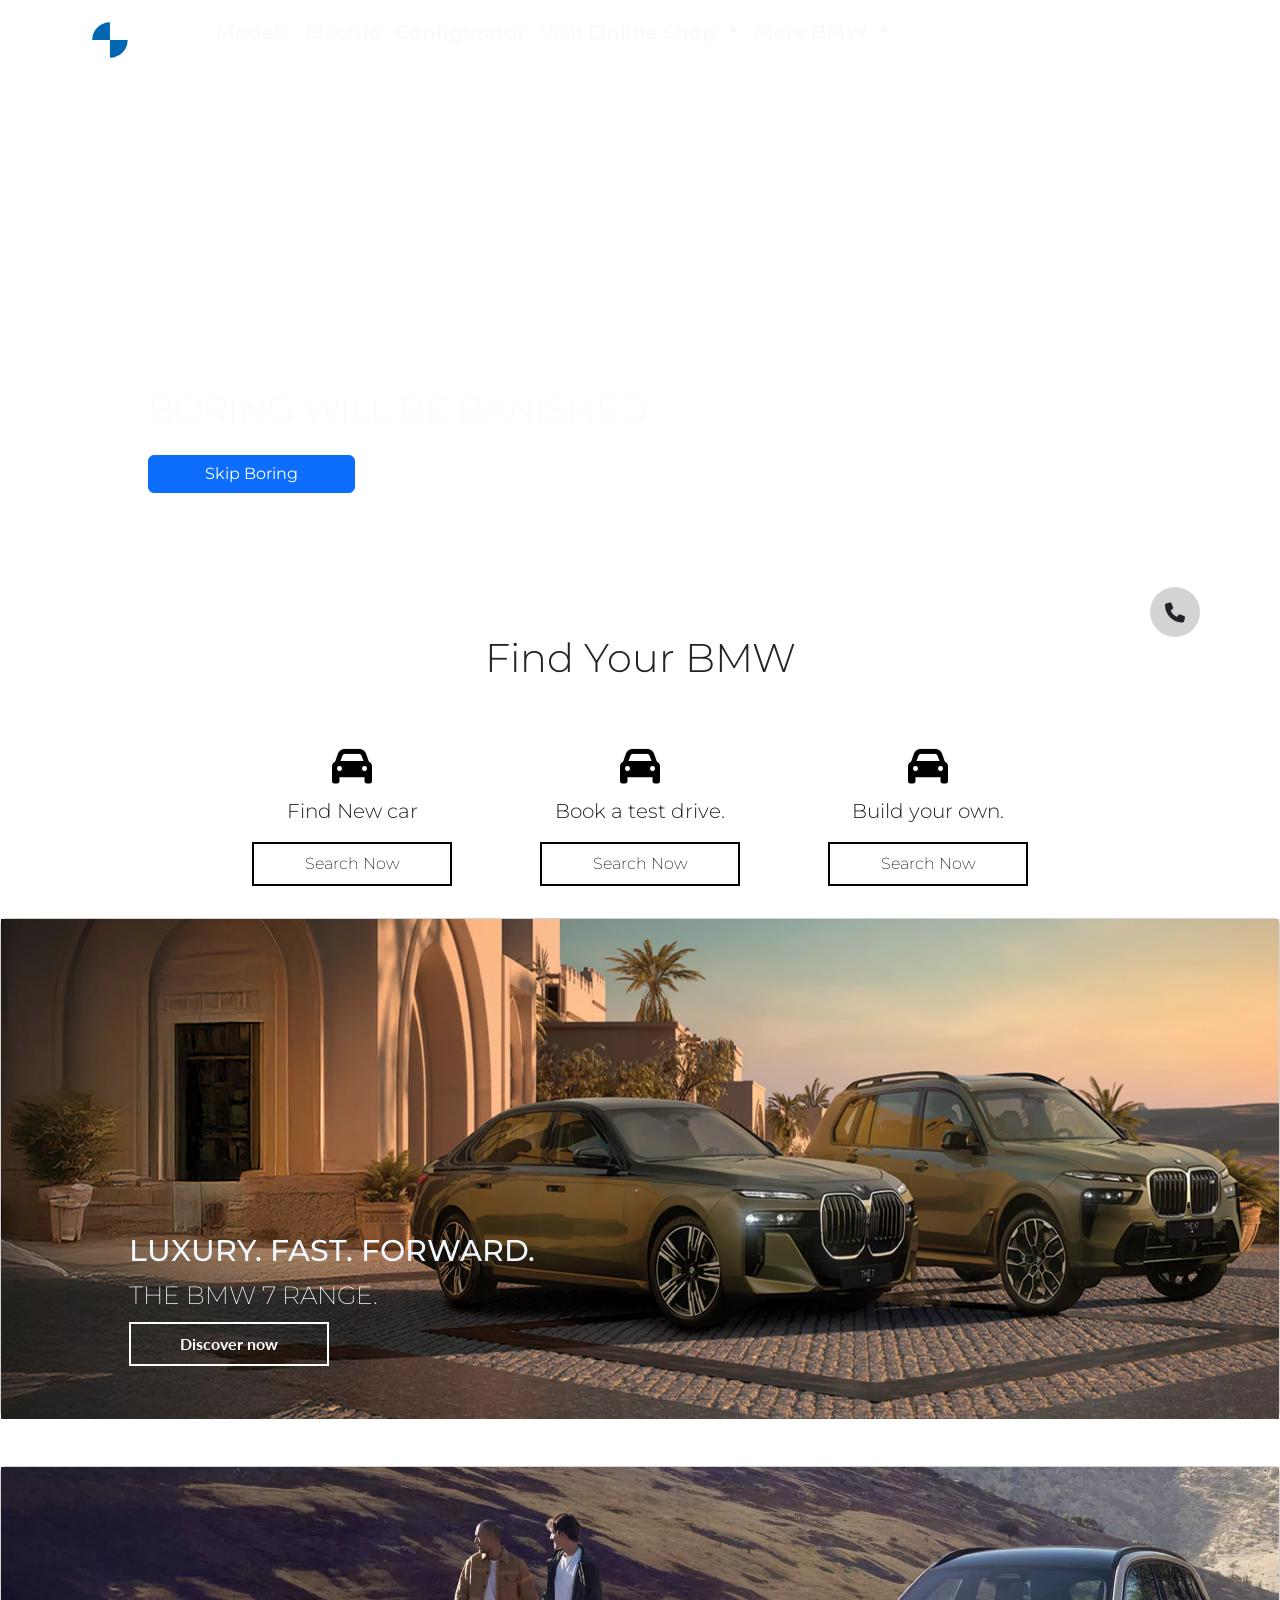
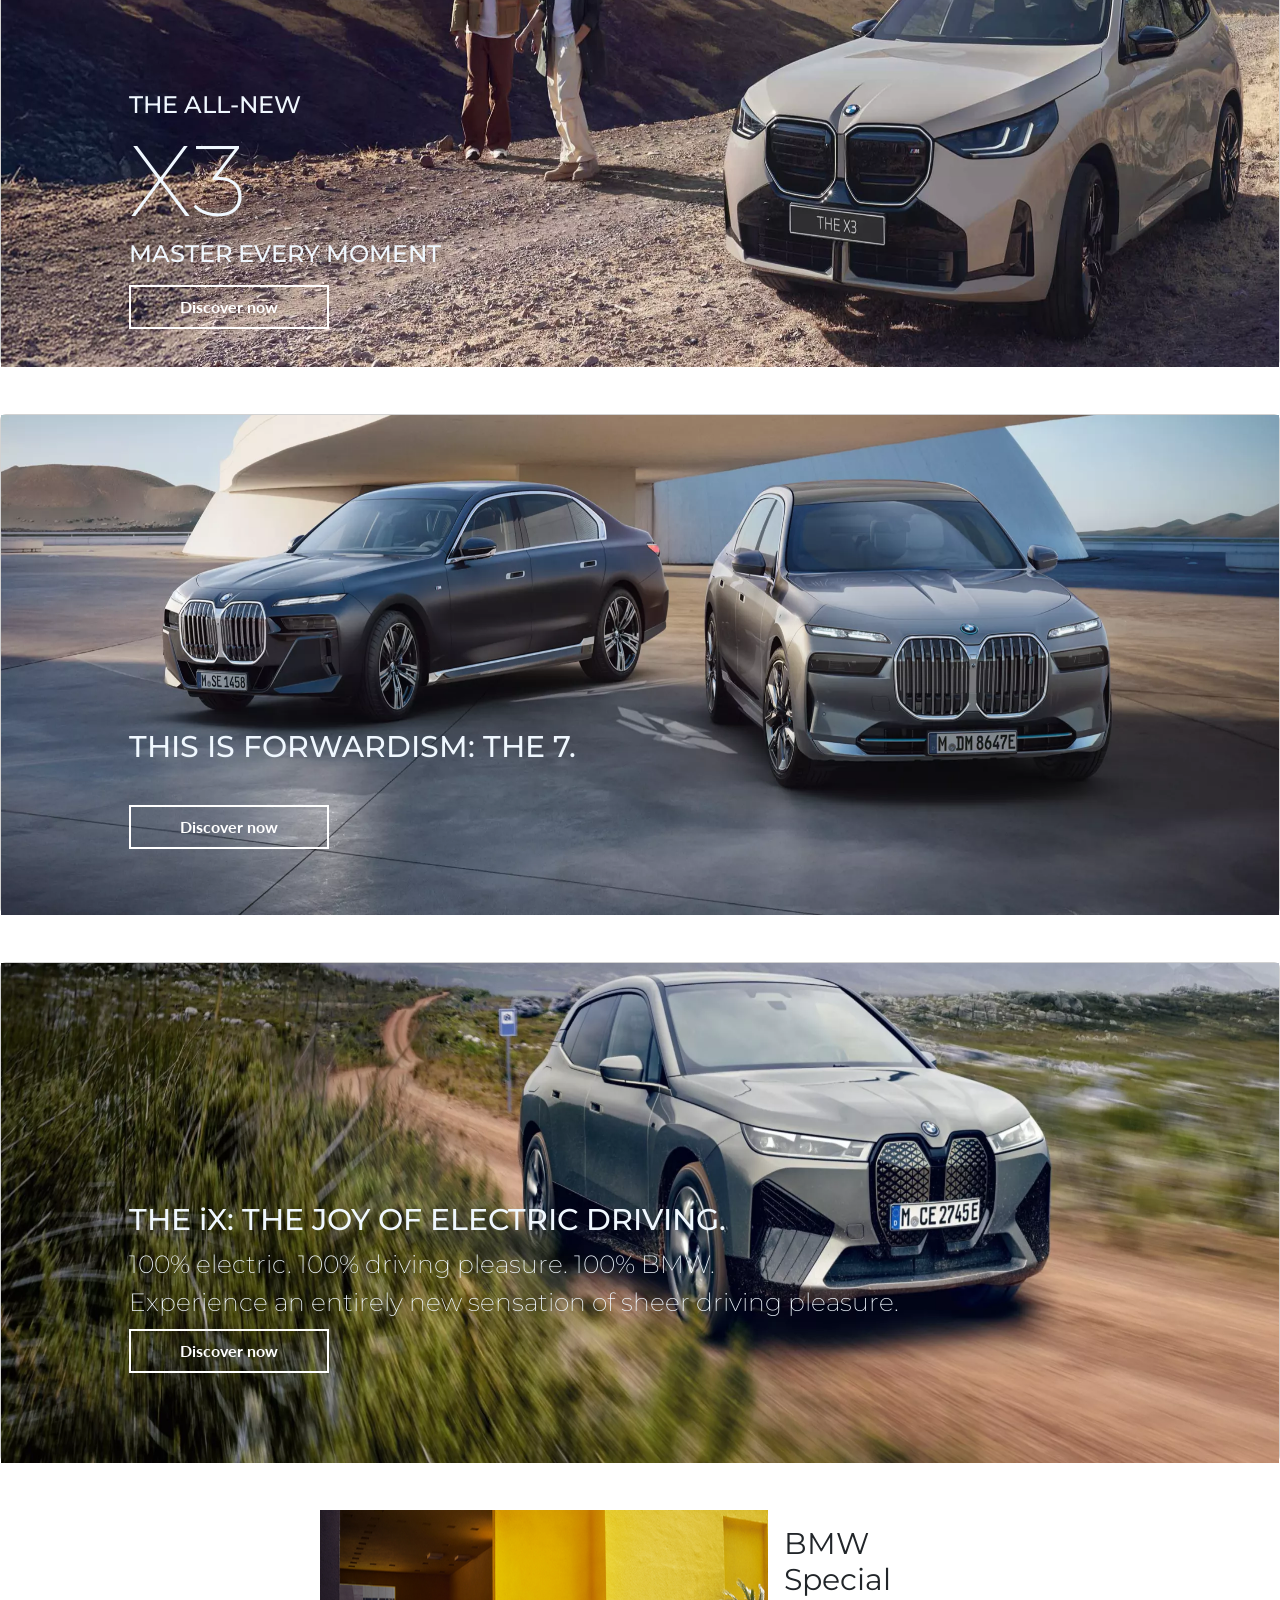
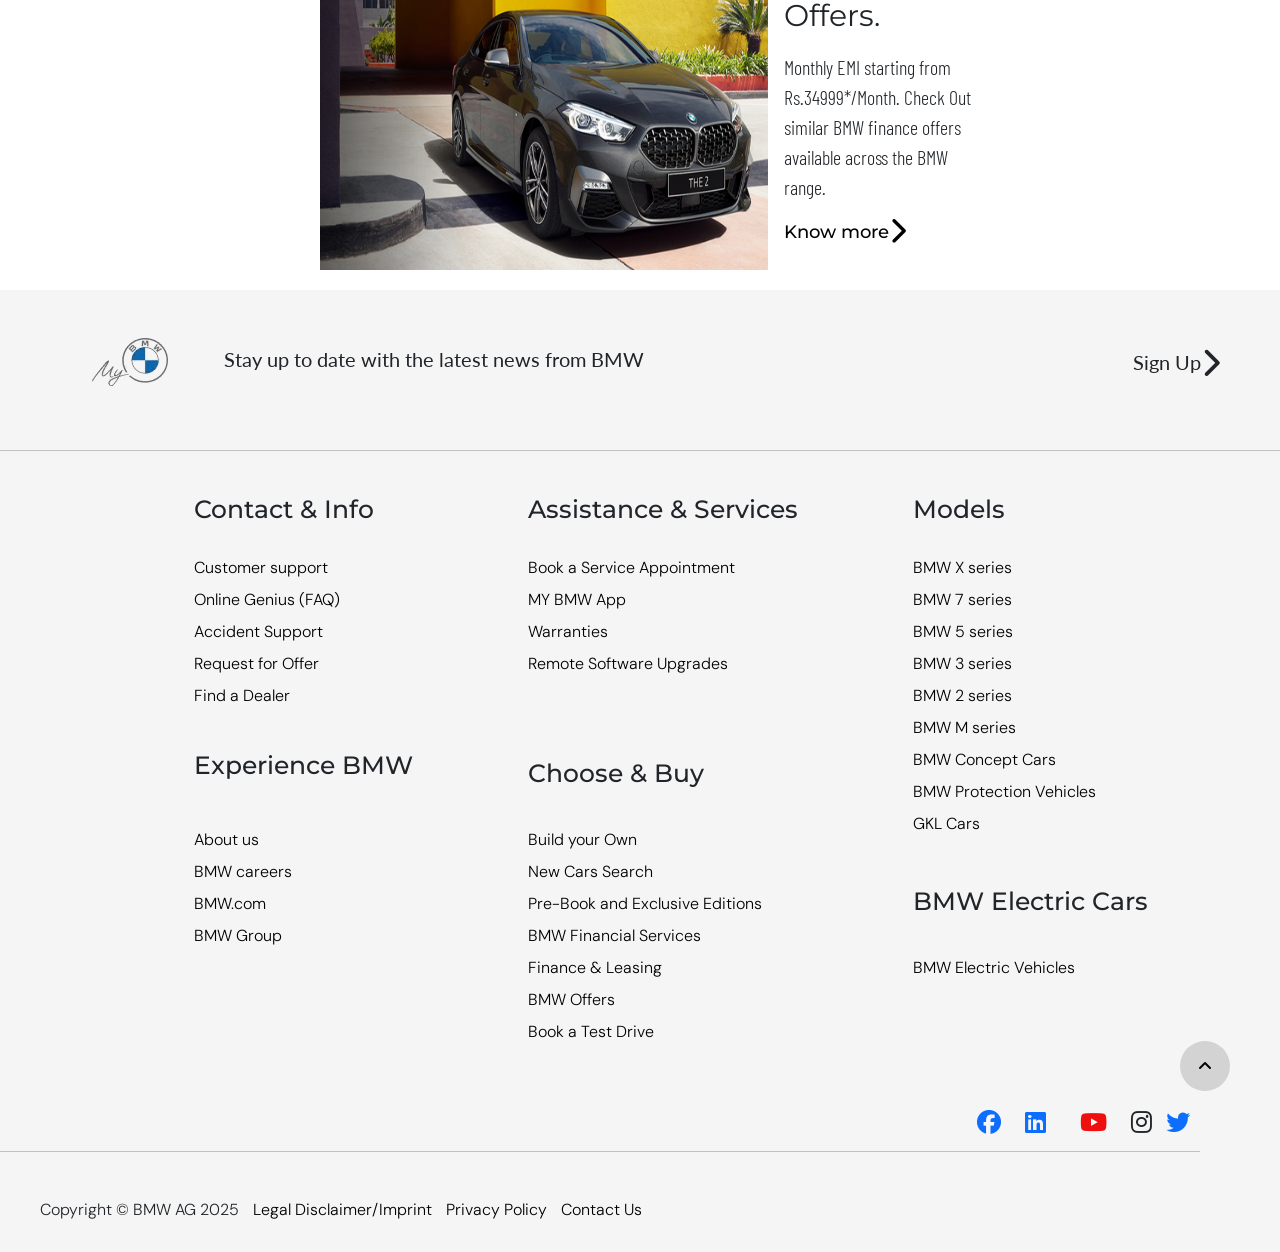
==== commit 636306fc: "newchange" ====
--- a/index.html
+++ b/index.html
@@ -1,535 +1,535 @@
-<!DOCTYPE html>
-<html lang="en">
-<head>
-    <meta charset="UTF-8">
-    <meta name="viewport" content="width=device-width, initial-scale=1.0">
-    <title>BMW</title>
-     <link href="https://cdn.jsdelivr.net/npm/bootstrap@5.3.7/dist/css/bootstrap.min.css" rel="stylesheet" integrity="sha384-LN+7fdVzj6u52u30Kp6M/trliBMCMKTyK833zpbD+pXdCLuTusPj697FH4R/5mcr" crossorigin="anonymous">
-        <link rel="stylesheet" href="https://cdn.jsdelivr.net/npm/bootstrap-icons@1.13.1/font/bootstrap-icons.min.css">
-       <link rel="preconnect" href="https://fonts.googleapis.com">
-<link rel="preconnect" href="https://fonts.gstatic.com" crossorigin>
-<link href="https://fonts.googleapis.com/css2?family=Barlow+Condensed:ital,wght@0,100;0,200;0,300;0,400;0,500;0,600;0,700;0,800;0,900;1,100;1,200;1,300;1,400;1,500;1,600;1,700;1,800;1,900&family=DM+Sans:ital,opsz,wght@0,9..40,100..1000;1,9..40,100..1000&family=Lato:ital,wght@0,100;0,300;0,400;0,700;0,900;1,100;1,300;1,400;1,700;1,900&family=Montserrat:ital,wght@0,100..900;1,100..900&display=swap" rel="stylesheet">
-        <!-- <link rel="stylesheet" href="./bm2css.css"> -->
-         <link rel="stylesheet" href="./bmw.css">
-        <link rel="stylesheet" href="https://cdnjs.cloudflare.com/ajax/libs/font-awesome/6.7.2/css/all.min.css" integrity="sha512-Evv84Mr4kqVGRNSgIGL/F/aIDqQb7xQ2vcrdIwxfjThSH8CSR7PBEakCr51Ck+w+/U6swU2Im1vVX0SVk9ABhg==" crossorigin="anonymous" referrerpolicy="no-referrer" />
-</head>
-<body>
-    <div class="container-fluid" id="main">
-        <div class="s-1">
-        <!-- nave  bar -->
-         <nav class="navbar navbar-expand-lg  nav-underline">
-          
-  <div class="container-fluid d-flex justify-content-between">
-    <a class="navbar-brand" href="#"><img src="./images/nav logo.svg" alt="" id="brand-logo"></a>
-        <!-- menu icons -->
-          
-                <button class="btn  d-lg-none" type="button" data-bs-toggle="offcanvas" data-bs-target="#offcanvasResponsive" aria-controls="offcanvasResponsive"><span class="navbar-toggler-icon" ></span></button>
-
-            <div class="alert d-none d-lg-block">      
-              <ul class="navbar-nav mb-2 mb-lg-0" id="n-item">
-                <li class="nav-item">
-                  <a class="nl text-light" aria-current="page" href="#">Models</a>
-                </li>
-                <li class="nav-item">
-                  <a class="nl  text-light" href="#">Electric</a>
-                </li>
-                <li class="nav-item">
-                  <a class="nl  text-light" href="#">Configurator</a>
-                </li>
-                <li class="nav-item dropdown">
-                  <a class="nl  dropdown-toggle text-light" href="#" role="button" data-bs-toggle="dropdown" aria-expanded="false">
-                    Visit Online Shop
-                  </a>
-                  <ul class="dropdown-menu">
-                    <li><a class="dropdown-item" href="#">Action</a></li>
-                    <li><a class="dropdown-item" href="#">Another action</a></li>
-                    <li><hr class="dropdown-divider"></li>
-                    <li><a class="dropdown-item" href="#">Something else here</a></li>
-                  </ul>
-                </li>
-                <li class="nav-item dropdown">
-                  <a class="nl  dropdown-toggle text-light" href="#" role="button" data-bs-toggle="dropdown" aria-expanded="false">
-                    More BMW
-                  </a>
-                  <ul class="dropdown-menu">
-                    <li><a class="dropdown-item" href="#">Action</a></li>
-                    <li><a class="dropdown-item" href="#">Another action</a></li>
-                    <li><hr class="dropdown-divider"></li>
-                    <li><a class="dropdown-item" href="#">Something else here</a></li>
-                  </ul>
-                </li>
-             </ul>
-            </div>
-
-            <div class="offcanvas-lg offcanvas-end" tabindex="-1" id="offcanvasResponsive" aria-labelledby="offcanvasResponsiveLabel">
-                <div class="offcanvas-header">
-                  <button type="button" class="btn-close" data-bs-dismiss="offcanvas" data-bs-target="#offcanvasResponsive" aria-label="Close"></button>
-                </div>
-                <div class="offcanvas-body d-lg-none">
-                  <ul class="navbar-nav mb-2 mb-lg-0">
-                <li class="nav-item mb-3">
-                  <a class="nl text-dark pb-3" aria-current="page" href="#">Models</a>
-                </li>
-                <li class="nav-item mt-2 mb-3">
-                  <a class="nl  text-dark" href="#">Electric</a>
-                </li>
-                <li class="nav-item mt-2 mb-3">
-                  <a class="nl text-dark pb-3" href="#">Configurator</a>
-                </li>
-                <li class="nav-item dropdown mt-2 mb-3">
-                  <a class="nl  dropdown-toggle text-dark pb-3" href="#" role="button" data-bs-toggle="dropdown" aria-expanded="false">
-                    Visit Online Shop
-                  </a>
-                  <ul class="dropdown-menu mt-2 mb-3">
-                    <li><a class="dropdown-item" href="#">Action</a></li>
-                    <li><a class="dropdown-item" href="#">Another action</a></li>
-                    <li><hr class="dropdown-divider"></li>
-                    <li><a class="dropdown-item" href="#">Something else here</a></li>
-                  </ul>
-                </li>
-                <li class="nav-item dropdownmt-2 mb-3 ">
-                  <a class="nl  dropdown-toggle text-dark pb-3" href="#" role="button" data-bs-toggle="dropdown" aria-expanded="false">
-                    More BMW
-                  </a>
-                  <ul class="dropdown-menu">
-                    <li><a class="dropdown-item" href="#">Action</a></li>
-                    <li><a class="dropdown-item" href="#">Another action</a></li>
-                    <li><hr class="dropdown-divider"></li>
-                    <li><a class="dropdown-item" href="#">Something else here</a></li>
-                  </ul>
-                </li>
-             </ul>
-                </div>
-            </div>
-
-            <div class=" ms-lg-2" id="mi">
-                <i class=" icons fa-regular fa-user fa-lg" style="color: #ffffff;"></i>
-                    <i class=" icons fa-solid fa-cart-shopping fa-lg" style="color: #ffffff;"></i>
-                    <i class=" icons fa-regular fa-heart fa-lg" style="color: #ffffff;"></i>
-                    <i class=" icons fa-solid fa-location-dot fa-lg "  id="loc" style="color: #ffffff;"></i>
-                      
-                </div>   
-                <!-- <button class="navbar-toggler" type="button" data-bs-toggle="collapse" data-bs-target="#navbarTogglerDemo01" aria-controls="navbarTogglerDemo01" aria-expanded="false" aria-label="Toggle navigation">
-        <span class="navbar-toggler-icon "></span>
-         </button>       
-    <div class="collapse navbar-collapse" id="navbarTogglerDemo01">
-      <ul class="navbar-nav mb-2 mb-lg-0">
-        <li class="nav-item">
-          <a class="nl text-light" aria-current="page" href="#">Models</a>
-        </li>
-        <li class="nav-item">
-          <a class="nl  text-light" href="#">Electric</a>
-        </li>
-        <li class="nav-item">
-          <a class="nl  text-light" href="#">Configurator</a>
-        </li>
-         <li class="nav-item dropdown">
-          <a class="nl  dropdown-toggle text-light" href="#" role="button" data-bs-toggle="dropdown" aria-expanded="false">
-            Visit Online Shop
-          </a>
-          <ul class="dropdown-menu">
-            <li><a class="dropdown-item" href="#">Action</a></li>
-            <li><a class="dropdown-item" href="#">Another action</a></li>
-            <li><hr class="dropdown-divider"></li>
-            <li><a class="dropdown-item" href="#">Something else here</a></li>
-          </ul>
-        </li>
-        <li class="nav-item dropdown">
-          <a class="nl  dropdown-toggle text-light" href="#" role="button" data-bs-toggle="dropdown" aria-expanded="false">
-            More BMW
-          </a>
-          <ul class="dropdown-menu">
-            <li><a class="dropdown-item" href="#">Action</a></li>
-            <li><a class="dropdown-item" href="#">Another action</a></li>
-            <li><hr class="dropdown-divider"></li>
-            <li><a class="dropdown-item" href="#">Something else here</a></li>
-          </ul>
-        </li>
-      </ul>
-    </div>
-    -->
-    
-                
-  </div>
-  
-</nav>
-<hr class="text-light" id="navhr">
-
-  <div  id="intro">
-        <video src="./images/The Soul of BMW. - BMW (1080p, h264).mp4" autoplay muted loop class="w-100 w-xl-100" ></video>
-    </div>
-    <div class="d-grid gap-2 col-6 "  id="ban">
-       <span class="text-light " id="ban-span">BORING WILL BE BANISHED.</span>
-      <button class="btn btn-primary col-4 " type="button">Skip Boring</button>
-    </div>
-  
-    </div><br>
-    <div class="up-arrow" id="phone">
-           <a id="up-ic"><i class="fa-solid fa-phone fa-lg"></i></a> 
-        </div>
-      <div class="s-2">
-
-                <h3 class="text-center " id="FIND">Find Your BMW</h3>
-            <div class="sec2-one">
-                    <div class="card text-center mb-3  mt-5 border border-0" style="width: 18rem;">
-                <div class="card-body">
-                  <h5 class="card-title"><i class="fa-solid fa-car fa-2xl" style="color: #000000;"></i></h5>
-                  <p class="card-text">Find New car</p>
-                  <a href="#" class="bt">Search Now</a>
-                </div>
-              </div>
-              <div class="card text-center mb-3  mt-5 border border-0" style="width: 18rem;">
-                <div class="card-body">
-                  <h5 class="card-title "><i class="fa-solid fa-car fa-2xl" style="color: #000000;"></i></h5>
-                  <p class="card-text">Book a test drive.</p>
-                  <a href="#" class="bt">Search Now</a>
-                </div>
-              </div>
-              <div class="card text-center mb-3  mt-5 border border-0" style="width: 18rem;">
-                <div class="card-body">
-                  <h5 class="card-title"><i class="fa-solid fa-car fa-2xl" style="color: #000000;"></i></h5>
-                  <p class="card-text">Build your own.</p>
-                  <a href="#" class="bt">Search Now</a>
-                </div>
-              </div>
-            </div>
-          <div class="sec2-two row">
-
-              <div class=" card card-sectwo mb-5 col-md-6 ">
-                <img src="./images/GKL_Web_Banner_3000_3000_new_3to1.webp" alt="" class="sectwo-img">
-                <div class="sectwo-content mb-5">
-                  <h4>LUXURY. FAST. FORWARD.</h4>
-                  <span>THE BMW 7 RANGE.</span><br>
-                  <button type="button" class=" mt-2 bt-car ">Discover now</button>
-                </div>
-              </div>
-               <div class=" card card-sectwo  mb-5" >
-                <img src="./images/b2.webp" alt="" class="sectwo-img">
-                <div  id="bm2">
-                  <h4>THE ALL-NEW <br><span id="x3">X3</span> <br>MASTER EVERY MOMENT</h4>
-                  <button type="button" class=" mt-2  bt-car">Discover now</button>
-                </div>
-              </div>
-               <div class=" card card-sectwo  mb-5">
-                <img src="./images/bm3.webp" alt="" class="sectwo-img">
-                <div class="sectwo-content mb-5">
-                  <h4>THIS IS FORWARDISM: THE 7.</h4><br>
-                  <button type="button" class=" mt-2 bt-car   ">Discover now</button>
-                </div>
-              </div>
-               <div class=" card card-sectwo  mb-5" >
-                <img src="./images/bm4.webp" alt="" class="sectwo-img">
-                <div class="sectwo-content mb-5" id="bm4">
-                  <h4>THE iX: THE JOY OF ELECTRIC DRIVING.</h4>
-                  <span>100% electric. 100% driving pleasure. 100% BMW. <br>
-                      Experience an entirely new sensation of sheer driving pleasure.</span><br>
-                  <button type="button" class=" mt-2 bt-car  ">Discover now</button><br>
-                </div>
-              </div>
-             <!-- <div class="sec2-3">
-                <div >
-                  <img src="./images/bm5.jpeg" alt="">
-                </div>
-                <div class="sec2-3-content">
-                  <h3>BMW Special Offers.</h3><br>
-                  <p>Monthly EMI starting from Rs.34999*/Month. Check Out <br>similar BMW finance <br>offers available across the BMW range.</p>
-                    <a href="#">Know more<i class="fa-solid fa-chevron-right fa-xl"></i></a>
-                </div>
-             </div> -->
-             <div class="card" id="sec2-3">
-                  <div class="row g-0">
-                    <div class="col-md-6">
-                      <img src="./images/bm5.jpeg" class="img-fluid" alt="...">
-                    </div>
-                    <div class="col-md-6" id="sec2-3-content">
-                      <div class="card-body">
-                        <h5 class="card-title">BMW Special Offers.</h5>
-                        <p class="card-text">Monthly EMI starting from Rs.34999*/Month. Check Out similar BMW finance offers available across the BMW range.</p>
-                        <a href="#">Know more<i class="fa-solid fa-chevron-right fa-xl"></i></a>
-                      </div>
-                    </div>
-                  </div>
-                </div>
-
-
-         </div>
-
-
-    </div>
-    <div class="s-3">
-      <div class="f-logo">
-        <div class="f-lupper">
-        <p><img src="./images/footer_logo.png" alt="">Stay up to date with the latest news from BMW</p>
-       </div>
-        <div>
-          <span>Sign Up<i class="fa-solid fa-chevron-right fa-xl"></i></span>
-        </div>
-      </div>
-      <hr>
-     
-      <!-- off  -->
-       <!-- <button class="btn btn-primary d-md-none text-center" type="button" data-bs-toggle="offcanvas" data-bs-target="#offcanvasResponsive" aria-controls="offcanvasResponsive">Toggle offcanvas</button> -->
-
-<div class="alert  d-none d-md-block"> 
-  <div id="f-cb">
-        <div id="li-contact" class="f-lis"> 
-          <h3>Contact & Info</h3>
-          <ul class="list-group list-group-flush">
-            <li class="list-group-item-flush">Customer support</li>
-            <li class="list-group-item-flush">Online Genius (FAQ)</li>
-            <li class="list-group-item-flush">Accident Support</li>
-            <li class="list-group-item-flush">Request for Offer</li>
-            <li class="list-group-item-flush">Find a Dealer</li>
-          </ul>
-
-          <h3 class=" mt-2 mb-4">Experience BMW</h3>
-          <ul class="list-group list-group-flush">
-            <li class="list-group-item-flush">About us</li>
-            <li class="list-group-item-flush">BMW careers</li>
-            <li class="list-group-item-flush">BMW.com</li>
-            <li class="list-group-item-flush">BMW Group</li>
-          </ul>
-        </div>
-          <div id="li-Services" class="f-lis"> 
-          <h3>Assistance & Services</h3>
-          <ul class="list-group list-group-flush">
-            <li class="list-group-item-flush">Book a Service Appointment</li>
-            <li class="list-group-item-flush">MY BMW App</li>
-            <li class="list-group-item-flush">Warranties</li>
-            <li class="list-group-item-flush">Remote Software Upgrades</li>
-          </ul>
-
-          <h3 class=" mt-5 mb-3">Choose & Buy</h3>
-          <ul class="list-group list-group-flush">
-            <li class="list-group-item-flush">Build your Own</li>
-            <li class="list-group-item-flush">New Cars Search</li>
-            <li class="list-group-item-flush">Pre-Book and Exclusive Editions</li>
-            <li class="list-group-item-flush">BMW Financial Services</li>
-            <li class="list-group-item-flush">Finance & Leasing</li>
-            <li class="list-group-item-flush">BMW Offers</li>
-            <li class="list-group-item-flush">Book a Test Drive</li>
-          </ul>
-        </div>
-        <div id="li-Models" class="f-lis"> 
-          <h3>Models</h3>
-          <ul class="list-group list-group-flush">
-            <li class="list-group-item-flush">BMW X series</li>
-            <li class="list-group-item-flush">BMW 7 series</li>
-            <li class="list-group-item-flush">BMW 5 series</li>
-            <li class="list-group-item-flush">BMW 3 series</li>
-            <li class="list-group-item-flush">BMW 2 series</li>
-            <li class="list-group-item-flush">BMW M series</li>
-            <li class="list-group-item-flush">BMW Concept Cars</li>
-            <li class="list-group-item-flush">BMW Protection Vehicles</li>
-            <li class="list-group-item-flush">GKL Cars</li>
-
-          </ul>
-
-          <h3 class="mt-3 mb-3">BMW Electric Cars</h3>
-          <ul class="list-group list-group-flush">
-            <li class="list-group-item-flush">BMW Electric Vehicles</li>
-          </ul>
-        </div>
-      </div></div>
-
-<!-- <div class="offcanvas-lg offcanvas-bottom" tabindex="-1" id="offcanvasResponsive" aria-labelledby="offcanvasResponsiveLabel">
-  <div class="offcanvas-header">
-    <button type="button" class="btn-close" data-bs-dismiss="offcanvas" data-bs-target="#offcanvasResponsive" aria-label="Close"></button>
-  </div>
-  <div class="offcanvas-body d-lg-none">
-     <div id="f-cb">
-        <div id="li-contact" class="f-lis"> 
-          <h3>Contact & Info</h3>
-          <ul class="list-group list-group-flush">
-            <li class="list-group-item-flush">Customer support</li>
-            <li class="list-group-item-flush">Online Genius (FAQ)</li>
-            <li class="list-group-item-flush">Accident Support</li>
-            <li class="list-group-item-flush">Request for Offer</li>
-            <li class="list-group-item-flush">Find a Dealer</li>
-          </ul>
-
-          <h3 class=" mt-2 mb-4">Experience BMW</h3>
-          <ul class="list-group list-group-flush">
-            <li class="list-group-item-flush">About us</li>
-            <li class="list-group-item-flush">BMW careers</li>
-            <li class="list-group-item-flush">BMW.com</li>
-            <li class="list-group-item-flush">BMW Group</li>
-          </ul>
-        </div>
-          <div id="li-Services" class="f-lis"> 
-          <h3>Assistance & Services</h3>
-          <ul class="list-group list-group-flush">
-            <li class="list-group-item-flush">Book a Service Appointment</li>
-            <li class="list-group-item-flush">MY BMW App</li>
-            <li class="list-group-item-flush">Warranties</li>
-            <li class="list-group-item-flush">Remote Software Upgrades</li>
-          </ul>
-
-          <h3 class=" mt-5 mb-3">Choose & Buy</h3>
-          <ul class="list-group list-group-flush">
-            <li class="list-group-item-flush">Build your Own</li>
-            <li class="list-group-item-flush">New Cars Search</li>
-            <li class="list-group-item-flush">Pre-Book and Exclusive Editions</li>
-            <li class="list-group-item-flush">BMW Financial Services</li>
-            <li class="list-group-item-flush">Finance & Leasing</li>
-            <li class="list-group-item-flush">BMW Offers</li>
-            <li class="list-group-item-flush">Book a Test Drive</li>
-          </ul>
-        </div>
-        <div id="li-Models" class="f-lis"> 
-          <h3>Models</h3>
-          <ul class="list-group list-group-flush">
-            <li class="list-group-item-flush">BMW X series</li>
-            <li class="list-group-item-flush">BMW 7 series</li>
-            <li class="list-group-item-flush">BMW 5 series</li>
-            <li class="list-group-item-flush">BMW 3 series</li>
-            <li class="list-group-item-flush">BMW 2 series</li>
-            <li class="list-group-item-flush">BMW M series</li>
-            <li class="list-group-item-flush">BMW Concept Cars</li>
-            <li class="list-group-item-flush">BMW Protection Vehicles</li>
-            <li class="list-group-item-flush">GKL Cars</li>
-
-          </ul>
-
-          <h3 class="mt-3 mb-3">BMW Electric Cars</h3>
-          <ul class="list-group list-group-flush">
-            <li class="list-group-item-flush">BMW Electric Vehicles</li>
-          </ul>
-        </div>
-      </div>
-  </div>
-</div> -->
-<div class="accordion accordion-flush d-md-none" id="accordionFlushExample" id="f-cb">
-  <div class="accordion-item">
-    <h2 class="accordion-header">
-      <button class="accordion-button collapsed" type="button" data-bs-toggle="collapse" data-bs-target="#flush-collapseOne" aria-expanded="false" aria-controls="flush-collapseOne">
-       Contact & Info
-      </button>
-    </h2>
-    <div id="flush-collapseOne" class="accordion-collapse collapse" data-bs-parent="#accordionFlushExample">
-      <div class="accordion-body f-lis" id="li-contact">
-        <ul class="list-group list-group-flush" style="list-style: none;">
-            <li class="list-group-item-flush">Customer support</li>
-            <li class="list-group-item-flush">Online Genius (FAQ)</li>
-            <li class="list-group-item-flush">Accident Support</li>
-            <li class="list-group-item-flush">Request for Offer</li>
-            <li class="list-group-item-flush">Find a Dealer</li>
-          </ul></div>
-    </div>
-  </div>
-  <div class="accordion-item">
-    <h2 class="accordion-header">
-      <button class="accordion-button collapsed" type="button" data-bs-toggle="collapse" data-bs-target="#flush-collapseTwo" aria-expanded="false" aria-controls="flush-collapseTwo">
-        Experience BMW
-      </button>
-    </h2>
-    <div id="flush-collapseTwo" class="accordion-collapse collapse" data-bs-parent="#accordionFlushExample">
-      <div class="accordion-body f-lis" id="li-contact" >
-        <ul class="list-group list-group-flush" style="list-style: none;">
-            <li class="list-group-item-flush">About us</li>
-            <li class="list-group-item-flush">BMW careers</li>
-            <li class="list-group-item-flush">BMW.com</li>
-            <li class="list-group-item-flush">BMW Group</li>
-          </ul>
-        </div>
-    </div>
-  </div>
-  <div class="accordion-item">
-    <h2 class="accordion-header">
-      <button class="accordion-button collapsed" type="button" data-bs-toggle="collapse" data-bs-target="#flush-collapseThree" aria-expanded="false" aria-controls="flush-collapseThree">
-      Choose & Buy
-      </button>
-    </h2>
-    <div id="flush-collapseThree" class="accordion-collapse collapse" data-bs-parent="#accordionFlushExample">
-      <div class="accordion-body f-lis" id="li-Services">
-        <ul class="list-group list-group-flush" style="list-style: none;">
-            <li class="list-group-item-flush">Book a Service Appointment</li>
-            <li class="list-group-item-flush">MY BMW App</li>
-            <li class="list-group-item-flush">Warranties</li>
-            <li class="list-group-item-flush">Remote Software Upgrades</li>
-          </ul>
-        </div>
-    </div>
-  </div>
-  <div class="accordion-item">
-    <h2 class="accordion-header">
-      <button class="accordion-button collapsed" type="button" data-bs-toggle="collapse" data-bs-target="#flush-collapsefour" aria-expanded="false" aria-controls="flush-collapsefour">
-       Assistance & Services
-      </button>
-    </h2>
-    <div id="flush-collapsefour" class="accordion-collapse collapse" data-bs-parent="#accordionFlushExample">
-      <div class="accordion-body f-lis" id="li-Services">
-        <ul class="list-group list-group-flush" style="list-style: none;">
-            <li class="list-group-item-flush">Build your Own</li>
-            <li class="list-group-item-flush">New Cars Search</li>
-            <li class="list-group-item-flush">Pre-Book and Exclusive Editions</li>
-            <li class="list-group-item-flush">BMW Financial Services</li>
-            <li class="list-group-item-flush">Finance & Leasing</li>
-            <li class="list-group-item-flush">BMW Offers</li>
-            <li class="list-group-item-flush">Book a Test Drive</li>
-          </ul>
-        </div>
-    </div>
-  </div>
-  <div class="accordion-item">
-    <h2 class="accordion-header">
-      <button class="accordion-button collapsed" type="button" data-bs-toggle="collapse" data-bs-target="#flush-collapsefive" aria-expanded="false" aria-controls="flush-collapsefive">
-      Models
-      </button>
-    </h2>
-    <div id="flush-collapsefive" class="accordion-collapse collapse" data-bs-parent="#accordionFlushExample">
-      <div class="accordion-body f-lis" id="li-Models">
-        <ul class="list-group list-group-flush" style="list-style: none;">
-            <li class="list-group-item-flush">BMW X series</li>
-            <li class="list-group-item-flush">BMW 7 series</li>
-            <li class="list-group-item-flush">BMW 5 series</li>
-            <li class="list-group-item-flush">BMW 3 series</li>
-            <li class="list-group-item-flush">BMW 2 series</li>
-            <li class="list-group-item-flush">BMW M series</li>
-            <li class="list-group-item-flush">BMW Concept Cars</li>
-            <li class="list-group-item-flush">BMW Protection Vehicles</li>
-            <li class="list-group-item-flush">GKL Cars</li>
-
-          </ul>
-        </div>
-    </div>
-  </div>
-  <div class="accordion-item">
-    <h2 class="accordion-header">
-      <button class="accordion-button collapsed" type="button" data-bs-toggle="collapse" data-bs-target="#flush-collapsesix" aria-expanded="false" aria-controls="flush-collapsesix">
-      BMW Electric Cars
-      </button>
-    </h2>
-    <div id="flush-collapsesix" class="accordion-collapse collapse" data-bs-parent="#accordionFlushExample">
-      <div class="accordion-body f-lis" id="li-Models">
-        <ul class="list-group list-group-flush" style="list-style: none;">
-            <li class="list-group-item-flush">BMW Electric Vehicles</li>
-          </ul>
-        </div>
-    </div>
-  </div>
-</div>
-       <div class="up-arrow">
-           <a id="up-ic"> <i class="fa-solid fa-angle-up" style="color: #000000;"></i></a> 
-        </div>
-      <div class="f-soc d-flex justify-content-end me-5">
-        <div>
-           <a href="https://www.facebook.com/" class="icon-anchor"><i class="fa-brands fa-facebook  fa-xl"></i></a>
-                  <a href="https://www.linkedin.com/" class="icon-anchor"><i class="fa-brands fa-linkedin  fa-xl"></i></a>
-                 <a class="icon-anchor" href=""></a> <i class="fa-brands fa-youtube fa-xl" style="color: #f00f0f;"></i></a>
-                 <a class="icon-anchor" href=""></a> <i class="fa-brands fa-instagram fa-xl"></i></a>
-                 <a class="icon-anchor" href=""><i class="fa-brands fa-twitter fa-xl"></i></a>
-        </div>
-      </div>
-      <hr>
-        <footer>
-          <span> Copyright &copy; BMW AG 2025</span>
-          <a href="">Legal Disclaimer/Imprint</a>
-          <a href="">Privacy Policy</a>
-          <a href="">Contact Us</a>
-        </footer>
-    </div>
-</div>
-<script src="https://cdn.jsdelivr.net/npm/bootstrap@5.3.7/dist/js/bootstrap.bundle.min.js" integrity="sha384-ndDqU0Gzau9qJ1lfW4pNLlhNTkCfHzAVBReH9diLvGRem5+R9g2FzA8ZGN954O5Q" crossorigin="anonymous"></script>
-</body>
+<!DOCTYPE html>
+<html lang="en">
+<head>
+    <meta charset="UTF-8">
+    <meta name="viewport" content="width=device-width, initial-scale=1.0">
+    <title>BMW</title>
+     <link href="https://cdn.jsdelivr.net/npm/bootstrap@5.3.7/dist/css/bootstrap.min.css" rel="stylesheet" integrity="sha384-LN+7fdVzj6u52u30Kp6M/trliBMCMKTyK833zpbD+pXdCLuTusPj697FH4R/5mcr" crossorigin="anonymous">
+        <link rel="stylesheet" href="https://cdn.jsdelivr.net/npm/bootstrap-icons@1.13.1/font/bootstrap-icons.min.css">
+       <link rel="preconnect" href="https://fonts.googleapis.com">
+<link rel="preconnect" href="https://fonts.gstatic.com" crossorigin>
+<link href="https://fonts.googleapis.com/css2?family=Barlow+Condensed:ital,wght@0,100;0,200;0,300;0,400;0,500;0,600;0,700;0,800;0,900;1,100;1,200;1,300;1,400;1,500;1,600;1,700;1,800;1,900&family=DM+Sans:ital,opsz,wght@0,9..40,100..1000;1,9..40,100..1000&family=Lato:ital,wght@0,100;0,300;0,400;0,700;0,900;1,100;1,300;1,400;1,700;1,900&family=Montserrat:ital,wght@0,100..900;1,100..900&display=swap" rel="stylesheet">
+        <!-- <link rel="stylesheet" href="./bm2css.css"> -->
+         <link rel="stylesheet" href="./bmw.css">
+        <link rel="stylesheet" href="https://cdnjs.cloudflare.com/ajax/libs/font-awesome/6.7.2/css/all.min.css" integrity="sha512-Evv84Mr4kqVGRNSgIGL/F/aIDqQb7xQ2vcrdIwxfjThSH8CSR7PBEakCr51Ck+w+/U6swU2Im1vVX0SVk9ABhg==" crossorigin="anonymous" referrerpolicy="no-referrer" />
+</head>
+<body>
+    <div class="container-fluid" id="main">
+        <div class="s-1">
+        <!-- nave  bar -->
+         <nav class="navbar navbar-expand-lg  nav-underline">
+          
+  <div class="container-fluid d-flex justify-content-between">
+    <a class="navbar-brand" href="#"><img src="./images/nav logo.svg" alt="" id="brand-logo"></a>
+        <!-- menu icons -->
+          
+                <button class="btn  d-lg-none" type="button" data-bs-toggle="offcanvas" data-bs-target="#offcanvasResponsive" aria-controls="offcanvasResponsive"><span class="navbar-toggler-icon" ></span></button>
+
+            <div class="alert d-none d-lg-block">      
+              <ul class="navbar-nav mb-2 mb-lg-0" id="n-item">
+                <li class="nav-item">
+                  <a class="nl text-light" aria-current="page" href="#">Models</a>
+                </li>
+                <li class="nav-item">
+                  <a class="nl  text-light" href="#">Electric</a>
+                </li>
+                <li class="nav-item">
+                  <a class="nl  text-light" href="#">Configurator</a>
+                </li>
+                <li class="nav-item dropdown">
+                  <a class="nl  dropdown-toggle text-light" href="#" role="button" data-bs-toggle="dropdown" aria-expanded="false">
+                    Visit Online Shop
+                  </a>
+                  <ul class="dropdown-menu">
+                    <li><a class="dropdown-item" href="#">Action</a></li>
+                    <li><a class="dropdown-item" href="#">Another action</a></li>
+                    <li><hr class="dropdown-divider"></li>
+                    <li><a class="dropdown-item" href="#">Something else here</a></li>
+                  </ul>
+                </li>
+                <li class="nav-item dropdown">
+                  <a class="nl  dropdown-toggle text-light" href="#" role="button" data-bs-toggle="dropdown" aria-expanded="false">
+                    More BMW
+                  </a>
+                  <ul class="dropdown-menu">
+                    <li><a class="dropdown-item" href="#">Action</a></li>
+                    <li><a class="dropdown-item" href="#">Another action</a></li>
+                    <li><hr class="dropdown-divider"></li>
+                    <li><a class="dropdown-item" href="#">Something else here</a></li>
+                  </ul>
+                </li>
+             </ul>
+            </div>
+
+            <div class="offcanvas-lg offcanvas-end" tabindex="-1" id="offcanvasResponsive" aria-labelledby="offcanvasResponsiveLabel">
+                <div class="offcanvas-header">
+                  <button type="button" class="btn-close" data-bs-dismiss="offcanvas" data-bs-target="#offcanvasResponsive" aria-label="Close"></button>
+                </div>
+                <div class="offcanvas-body d-lg-none">
+                  <ul class="navbar-nav mb-2 mb-lg-0">
+                <li class="nav-item mb-3">
+                  <a class="nl text-dark pb-3" aria-current="page" href="#">Models</a>
+                </li>
+                <li class="nav-item mt-2 mb-3">
+                  <a class="nl  text-dark" href="#">Electric</a>
+                </li>
+                <li class="nav-item mt-2 mb-3">
+                  <a class="nl text-dark pb-3" href="#">Configurator</a>
+                </li>
+                <li class="nav-item dropdown mt-2 mb-3">
+                  <a class="nl  dropdown-toggle text-dark pb-3" href="#" role="button" data-bs-toggle="dropdown" aria-expanded="false">
+                    Visit Online Shop
+                  </a>
+                  <ul class="dropdown-menu mt-2 mb-3">
+                    <li><a class="dropdown-item" href="#">Action</a></li>
+                    <li><a class="dropdown-item" href="#">Another action</a></li>
+                    <li><hr class="dropdown-divider"></li>
+                    <li><a class="dropdown-item" href="#">Something else here</a></li>
+                  </ul>
+                </li>
+                <li class="nav-item dropdownmt-2 mb-3 ">
+                  <a class="nl  dropdown-toggle text-dark pb-3" href="#" role="button" data-bs-toggle="dropdown" aria-expanded="false">
+                    More BMW
+                  </a>
+                  <ul class="dropdown-menu">
+                    <li><a class="dropdown-item" href="#">Action</a></li>
+                    <li><a class="dropdown-item" href="#">Another action</a></li>
+                    <li><hr class="dropdown-divider"></li>
+                    <li><a class="dropdown-item" href="#">Something else here</a></li>
+                  </ul>
+                </li>
+             </ul>
+                </div>
+            </div>
+
+            <div class=" ms-lg-2" id="mi">
+                <i class=" icons fa-regular fa-user fa-lg" style="color: #ffffff;"></i>
+                    <i class=" icons fa-solid fa-cart-shopping fa-lg" style="color: #ffffff;"></i>
+                    <i class=" icons fa-regular fa-heart fa-lg" style="color: #ffffff;"></i>
+                    <i class=" icons fa-solid fa-location-dot fa-lg "  id="loc" style="color: #ffffff;"></i>
+                      
+                </div>   
+                <!-- <button class="navbar-toggler" type="button" data-bs-toggle="collapse" data-bs-target="#navbarTogglerDemo01" aria-controls="navbarTogglerDemo01" aria-expanded="false" aria-label="Toggle navigation">
+        <span class="navbar-toggler-icon "></span>
+         </button>       
+    <div class="collapse navbar-collapse" id="navbarTogglerDemo01">
+      <ul class="navbar-nav mb-2 mb-lg-0">
+        <li class="nav-item">
+          <a class="nl text-light" aria-current="page" href="#">Models</a>
+        </li>
+        <li class="nav-item">
+          <a class="nl  text-light" href="#">Electric</a>
+        </li>
+        <li class="nav-item">
+          <a class="nl  text-light" href="#">Configurator</a>
+        </li>
+         <li class="nav-item dropdown">
+          <a class="nl  dropdown-toggle text-light" href="#" role="button" data-bs-toggle="dropdown" aria-expanded="false">
+            Visit Online Shop
+          </a>
+          <ul class="dropdown-menu">
+            <li><a class="dropdown-item" href="#">Action</a></li>
+            <li><a class="dropdown-item" href="#">Another action</a></li>
+            <li><hr class="dropdown-divider"></li>
+            <li><a class="dropdown-item" href="#">Something else here</a></li>
+          </ul>
+        </li>
+        <li class="nav-item dropdown">
+          <a class="nl  dropdown-toggle text-light" href="#" role="button" data-bs-toggle="dropdown" aria-expanded="false">
+            More BMW
+          </a>
+          <ul class="dropdown-menu">
+            <li><a class="dropdown-item" href="#">Action</a></li>
+            <li><a class="dropdown-item" href="#">Another action</a></li>
+            <li><hr class="dropdown-divider"></li>
+            <li><a class="dropdown-item" href="#">Something else here</a></li>
+          </ul>
+        </li>
+      </ul>
+    </div>
+    -->
+    
+                
+  </div>
+  
+</nav>
+<hr class="text-light" id="navhr">
+
+  <div  id="intro">
+        <video src="./images/The Soul of BMW. - BMW (1080p, h264).mp4" autoplay muted loop class="w-100 w-xl-100" ></video>
+    </div>
+    <div class="d-grid gap-2 col-6 "  id="ban">
+       <span class="text-light " id="ban-span">BORING WILL BE BANISHED.</span>
+      <button class="btn btn-primary col-4 " type="button">Skip Boring</button>
+    </div>
+  
+    </div><br>
+    <div class="up-arrow" id="phone">
+           <a id="up-ic"><i class="fa-solid fa-phone fa-lg"></i></a> 
+        </div>
+      <div class="s-2">
+
+                <h3 class="text-center " id="FIND">Find Your BMW</h3>
+            <div class="sec2-one">
+                    <div class="card text-center mb-3  mt-5 border border-0" style="width: 18rem;">
+                <div class="card-body">
+                  <h5 class="card-title"><i class="fa-solid fa-car fa-2xl" style="color: #000000;"></i></h5>
+                  <p class="card-text">Find New car</p>
+                  <a href="#" class="bt">Search Now</a>
+                </div>
+              </div>
+              <div class="card text-center mb-3  mt-5 border border-0" style="width: 18rem;">
+                <div class="card-body">
+                  <h5 class="card-title "><i class="fa-solid fa-car fa-2xl" style="color: #000000;"></i></h5>
+                  <p class="card-text">Book a test drive.</p>
+                  <a href="#" class="bt">Search Now</a>
+                </div>
+              </div>
+              <div class="card text-center mb-3  mt-5 border border-0" style="width: 18rem;">
+                <div class="card-body">
+                  <h5 class="card-title"><i class="fa-solid fa-car fa-2xl" style="color: #000000;"></i></h5>
+                  <p class="card-text">Build your own.</p>
+                  <a href="#" class="bt">Search Now</a>
+                </div>
+              </div>
+            </div>
+          <div class="sec2-two-row">
+
+              <div class=" card card-sectwo mb-5 col-md-6 ">
+                <img src="./images/GKL_Web_Banner_3000_3000_new_3to1.webp" alt="" class="sectwo-img">
+                <div class="sectwo-content mb-5">
+                  <h4>LUXURY. FAST. FORWARD.</h4>
+                  <span>THE BMW 7 RANGE.</span><br>
+                  <button type="button" class=" mt-2 bt-car ">Discover now</button>
+                </div>
+              </div>
+               <div class=" card card-sectwo  mb-5" >
+                <img src="./images/b2.webp" alt="" class="sectwo-img">
+                <div  id="bm2">
+                  <h4>THE ALL-NEW <br><span id="x3">X3</span> <br>MASTER EVERY MOMENT</h4>
+                  <button type="button" class=" mt-2  bt-car">Discover now</button>
+                </div>
+              </div>
+               <div class=" card card-sectwo  mb-5">
+                <img src="./images/bm3.webp" alt="" class="sectwo-img">
+                <div class="sectwo-content mb-5">
+                  <h4>THIS IS FORWARDISM: THE 7.</h4><br>
+                  <button type="button" class=" mt-2 bt-car   ">Discover now</button>
+                </div>
+              </div>
+               <div class=" card card-sectwo  mb-5" >
+                <img src="./images/bm4.webp" alt="" class="sectwo-img">
+                <div class="sectwo-content mb-5" id="bm4">
+                  <h4>THE iX: THE JOY OF ELECTRIC DRIVING.</h4>
+                  <span>100% electric. 100% driving pleasure. 100% BMW. <br>
+                      Experience an entirely new sensation of sheer driving pleasure.</span><br>
+                  <button type="button" class=" mt-2 bt-car  ">Discover now</button><br>
+                </div>
+              </div>
+             <!-- <div class="sec2-3">
+                <div >
+                  <img src="./images/bm5.jpeg" alt="">
+                </div>
+                <div class="sec2-3-content">
+                  <h3>BMW Special Offers.</h3><br>
+                  <p>Monthly EMI starting from Rs.34999*/Month. Check Out <br>similar BMW finance <br>offers available across the BMW range.</p>
+                    <a href="#">Know more<i class="fa-solid fa-chevron-right fa-xl"></i></a>
+                </div>
+             </div> -->
+             <div class="card" id="sec2-3">
+                  <div class="row g-0">
+                    <div class="col-md-6">
+                      <img src="./images/bm5.jpeg" class="img-fluid" alt="...">
+                    </div>
+                    <div class="col-md-6" id="sec2-3-content">
+                      <div class="card-body">
+                        <h5 class="card-title">BMW Special Offers.</h5>
+                        <p class="card-text">Monthly EMI starting from Rs.34999*/Month. Check Out similar BMW finance offers available across the BMW range.</p>
+                        <a href="#">Know more<i class="fa-solid fa-chevron-right fa-xl"></i></a>
+                      </div>
+                    </div>
+                  </div>
+                </div>
+
+
+         </div>
+
+
+    </div>
+    <div class="s-3">
+      <div class="f-logo">
+        <div class="f-lupper">
+        <p><img src="./images/footer_logo.png" alt="">Stay up to date with the latest news from BMW</p>
+       </div>
+        <div>
+          <span>Sign Up<i class="fa-solid fa-chevron-right fa-xl"></i></span>
+        </div>
+      </div>
+      <hr>
+     
+      <!-- off  -->
+       <!-- <button class="btn btn-primary d-md-none text-center" type="button" data-bs-toggle="offcanvas" data-bs-target="#offcanvasResponsive" aria-controls="offcanvasResponsive">Toggle offcanvas</button> -->
+
+<div class="alert  d-none d-md-block"> 
+  <div id="f-cb">
+        <div id="li-contact" class="f-lis"> 
+          <h3>Contact & Info</h3>
+          <ul class="list-group list-group-flush">
+            <li class="list-group-item-flush">Customer support</li>
+            <li class="list-group-item-flush">Online Genius (FAQ)</li>
+            <li class="list-group-item-flush">Accident Support</li>
+            <li class="list-group-item-flush">Request for Offer</li>
+            <li class="list-group-item-flush">Find a Dealer</li>
+          </ul>
+
+          <h3 class=" mt-2 mb-4">Experience BMW</h3>
+          <ul class="list-group list-group-flush">
+            <li class="list-group-item-flush">About us</li>
+            <li class="list-group-item-flush">BMW careers</li>
+            <li class="list-group-item-flush">BMW.com</li>
+            <li class="list-group-item-flush">BMW Group</li>
+          </ul>
+        </div>
+          <div id="li-Services" class="f-lis"> 
+          <h3>Assistance & Services</h3>
+          <ul class="list-group list-group-flush">
+            <li class="list-group-item-flush">Book a Service Appointment</li>
+            <li class="list-group-item-flush">MY BMW App</li>
+            <li class="list-group-item-flush">Warranties</li>
+            <li class="list-group-item-flush">Remote Software Upgrades</li>
+          </ul>
+
+          <h3 class=" mt-5 mb-3">Choose & Buy</h3>
+          <ul class="list-group list-group-flush">
+            <li class="list-group-item-flush">Build your Own</li>
+            <li class="list-group-item-flush">New Cars Search</li>
+            <li class="list-group-item-flush">Pre-Book and Exclusive Editions</li>
+            <li class="list-group-item-flush">BMW Financial Services</li>
+            <li class="list-group-item-flush">Finance & Leasing</li>
+            <li class="list-group-item-flush">BMW Offers</li>
+            <li class="list-group-item-flush">Book a Test Drive</li>
+          </ul>
+        </div>
+        <div id="li-Models" class="f-lis"> 
+          <h3>Models</h3>
+          <ul class="list-group list-group-flush">
+            <li class="list-group-item-flush">BMW X series</li>
+            <li class="list-group-item-flush">BMW 7 series</li>
+            <li class="list-group-item-flush">BMW 5 series</li>
+            <li class="list-group-item-flush">BMW 3 series</li>
+            <li class="list-group-item-flush">BMW 2 series</li>
+            <li class="list-group-item-flush">BMW M series</li>
+            <li class="list-group-item-flush">BMW Concept Cars</li>
+            <li class="list-group-item-flush">BMW Protection Vehicles</li>
+            <li class="list-group-item-flush">GKL Cars</li>
+
+          </ul>
+
+          <h3 class="mt-3 mb-3">BMW Electric Cars</h3>
+          <ul class="list-group list-group-flush">
+            <li class="list-group-item-flush">BMW Electric Vehicles</li>
+          </ul>
+        </div>
+      </div></div>
+
+<!-- <div class="offcanvas-lg offcanvas-bottom" tabindex="-1" id="offcanvasResponsive" aria-labelledby="offcanvasResponsiveLabel">
+  <div class="offcanvas-header">
+    <button type="button" class="btn-close" data-bs-dismiss="offcanvas" data-bs-target="#offcanvasResponsive" aria-label="Close"></button>
+  </div>
+  <div class="offcanvas-body d-lg-none">
+     <div id="f-cb">
+        <div id="li-contact" class="f-lis"> 
+          <h3>Contact & Info</h3>
+          <ul class="list-group list-group-flush">
+            <li class="list-group-item-flush">Customer support</li>
+            <li class="list-group-item-flush">Online Genius (FAQ)</li>
+            <li class="list-group-item-flush">Accident Support</li>
+            <li class="list-group-item-flush">Request for Offer</li>
+            <li class="list-group-item-flush">Find a Dealer</li>
+          </ul>
+
+          <h3 class=" mt-2 mb-4">Experience BMW</h3>
+          <ul class="list-group list-group-flush">
+            <li class="list-group-item-flush">About us</li>
+            <li class="list-group-item-flush">BMW careers</li>
+            <li class="list-group-item-flush">BMW.com</li>
+            <li class="list-group-item-flush">BMW Group</li>
+          </ul>
+        </div>
+          <div id="li-Services" class="f-lis"> 
+          <h3>Assistance & Services</h3>
+          <ul class="list-group list-group-flush">
+            <li class="list-group-item-flush">Book a Service Appointment</li>
+            <li class="list-group-item-flush">MY BMW App</li>
+            <li class="list-group-item-flush">Warranties</li>
+            <li class="list-group-item-flush">Remote Software Upgrades</li>
+          </ul>
+
+          <h3 class=" mt-5 mb-3">Choose & Buy</h3>
+          <ul class="list-group list-group-flush">
+            <li class="list-group-item-flush">Build your Own</li>
+            <li class="list-group-item-flush">New Cars Search</li>
+            <li class="list-group-item-flush">Pre-Book and Exclusive Editions</li>
+            <li class="list-group-item-flush">BMW Financial Services</li>
+            <li class="list-group-item-flush">Finance & Leasing</li>
+            <li class="list-group-item-flush">BMW Offers</li>
+            <li class="list-group-item-flush">Book a Test Drive</li>
+          </ul>
+        </div>
+        <div id="li-Models" class="f-lis"> 
+          <h3>Models</h3>
+          <ul class="list-group list-group-flush">
+            <li class="list-group-item-flush">BMW X series</li>
+            <li class="list-group-item-flush">BMW 7 series</li>
+            <li class="list-group-item-flush">BMW 5 series</li>
+            <li class="list-group-item-flush">BMW 3 series</li>
+            <li class="list-group-item-flush">BMW 2 series</li>
+            <li class="list-group-item-flush">BMW M series</li>
+            <li class="list-group-item-flush">BMW Concept Cars</li>
+            <li class="list-group-item-flush">BMW Protection Vehicles</li>
+            <li class="list-group-item-flush">GKL Cars</li>
+
+          </ul>
+
+          <h3 class="mt-3 mb-3">BMW Electric Cars</h3>
+          <ul class="list-group list-group-flush">
+            <li class="list-group-item-flush">BMW Electric Vehicles</li>
+          </ul>
+        </div>
+      </div>
+  </div>
+</div> -->
+<div class="accordion accordion-flush d-md-none" id="accordionFlushExample" id="f-cb">
+  <div class="accordion-item">
+    <h2 class="accordion-header">
+      <button class="accordion-button collapsed" type="button" data-bs-toggle="collapse" data-bs-target="#flush-collapseOne" aria-expanded="false" aria-controls="flush-collapseOne">
+       Contact & Info
+      </button>
+    </h2>
+    <div id="flush-collapseOne" class="accordion-collapse collapse" data-bs-parent="#accordionFlushExample">
+      <div class="accordion-body f-lis" id="li-contact">
+        <ul class="list-group list-group-flush" style="list-style: none;">
+            <li class="list-group-item-flush">Customer support</li>
+            <li class="list-group-item-flush">Online Genius (FAQ)</li>
+            <li class="list-group-item-flush">Accident Support</li>
+            <li class="list-group-item-flush">Request for Offer</li>
+            <li class="list-group-item-flush">Find a Dealer</li>
+          </ul></div>
+    </div>
+  </div>
+  <div class="accordion-item">
+    <h2 class="accordion-header">
+      <button class="accordion-button collapsed" type="button" data-bs-toggle="collapse" data-bs-target="#flush-collapseTwo" aria-expanded="false" aria-controls="flush-collapseTwo">
+        Experience BMW
+      </button>
+    </h2>
+    <div id="flush-collapseTwo" class="accordion-collapse collapse" data-bs-parent="#accordionFlushExample">
+      <div class="accordion-body f-lis" id="li-contact" >
+        <ul class="list-group list-group-flush" style="list-style: none;">
+            <li class="list-group-item-flush">About us</li>
+            <li class="list-group-item-flush">BMW careers</li>
+            <li class="list-group-item-flush">BMW.com</li>
+            <li class="list-group-item-flush">BMW Group</li>
+          </ul>
+        </div>
+    </div>
+  </div>
+  <div class="accordion-item">
+    <h2 class="accordion-header">
+      <button class="accordion-button collapsed" type="button" data-bs-toggle="collapse" data-bs-target="#flush-collapseThree" aria-expanded="false" aria-controls="flush-collapseThree">
+      Choose & Buy
+      </button>
+    </h2>
+    <div id="flush-collapseThree" class="accordion-collapse collapse" data-bs-parent="#accordionFlushExample">
+      <div class="accordion-body f-lis" id="li-Services">
+        <ul class="list-group list-group-flush" style="list-style: none;">
+            <li class="list-group-item-flush">Book a Service Appointment</li>
+            <li class="list-group-item-flush">MY BMW App</li>
+            <li class="list-group-item-flush">Warranties</li>
+            <li class="list-group-item-flush">Remote Software Upgrades</li>
+          </ul>
+        </div>
+    </div>
+  </div>
+  <div class="accordion-item">
+    <h2 class="accordion-header">
+      <button class="accordion-button collapsed" type="button" data-bs-toggle="collapse" data-bs-target="#flush-collapsefour" aria-expanded="false" aria-controls="flush-collapsefour">
+       Assistance & Services
+      </button>
+    </h2>
+    <div id="flush-collapsefour" class="accordion-collapse collapse" data-bs-parent="#accordionFlushExample">
+      <div class="accordion-body f-lis" id="li-Services">
+        <ul class="list-group list-group-flush" style="list-style: none;">
+            <li class="list-group-item-flush">Build your Own</li>
+            <li class="list-group-item-flush">New Cars Search</li>
+            <li class="list-group-item-flush">Pre-Book and Exclusive Editions</li>
+            <li class="list-group-item-flush">BMW Financial Services</li>
+            <li class="list-group-item-flush">Finance & Leasing</li>
+            <li class="list-group-item-flush">BMW Offers</li>
+            <li class="list-group-item-flush">Book a Test Drive</li>
+          </ul>
+        </div>
+    </div>
+  </div>
+  <div class="accordion-item">
+    <h2 class="accordion-header">
+      <button class="accordion-button collapsed" type="button" data-bs-toggle="collapse" data-bs-target="#flush-collapsefive" aria-expanded="false" aria-controls="flush-collapsefive">
+      Models
+      </button>
+    </h2>
+    <div id="flush-collapsefive" class="accordion-collapse collapse" data-bs-parent="#accordionFlushExample">
+      <div class="accordion-body f-lis" id="li-Models">
+        <ul class="list-group list-group-flush" style="list-style: none;">
+            <li class="list-group-item-flush">BMW X series</li>
+            <li class="list-group-item-flush">BMW 7 series</li>
+            <li class="list-group-item-flush">BMW 5 series</li>
+            <li class="list-group-item-flush">BMW 3 series</li>
+            <li class="list-group-item-flush">BMW 2 series</li>
+            <li class="list-group-item-flush">BMW M series</li>
+            <li class="list-group-item-flush">BMW Concept Cars</li>
+            <li class="list-group-item-flush">BMW Protection Vehicles</li>
+            <li class="list-group-item-flush">GKL Cars</li>
+
+          </ul>
+        </div>
+    </div>
+  </div>
+  <div class="accordion-item">
+    <h2 class="accordion-header">
+      <button class="accordion-button collapsed" type="button" data-bs-toggle="collapse" data-bs-target="#flush-collapsesix" aria-expanded="false" aria-controls="flush-collapsesix">
+      BMW Electric Cars
+      </button>
+    </h2>
+    <div id="flush-collapsesix" class="accordion-collapse collapse" data-bs-parent="#accordionFlushExample">
+      <div class="accordion-body f-lis" id="li-Models">
+        <ul class="list-group list-group-flush" style="list-style: none;">
+            <li class="list-group-item-flush">BMW Electric Vehicles</li>
+          </ul>
+        </div>
+    </div>
+  </div>
+</div>
+       <div class="up-arrow">
+           <a id="up-ic"> <i class="fa-solid fa-angle-up" style="color: #000000;"></i></a> 
+        </div>
+      <div class="f-soc d-flex justify-content-end me-5">
+        <div>
+           <a href="https://www.facebook.com/" class="icon-anchor"><i class="fa-brands fa-facebook  fa-xl"></i></a>
+                  <a href="https://www.linkedin.com/" class="icon-anchor"><i class="fa-brands fa-linkedin  fa-xl"></i></a>
+                 <a class="icon-anchor" href=""></a> <i class="fa-brands fa-youtube fa-xl" style="color: #f00f0f;"></i></a>
+                 <a class="icon-anchor" href=""></a> <i class="fa-brands fa-instagram fa-xl"></i></a>
+                 <a class="icon-anchor" href=""><i class="fa-brands fa-twitter fa-xl"></i></a>
+        </div>
+      </div>
+      <hr>
+        <footer>
+          <span> Copyright &copy; BMW AG 2025</span>
+          <a href="">Legal Disclaimer/Imprint</a>
+          <a href="">Privacy Policy</a>
+          <a href="">Contact Us</a>
+        </footer>
+    </div>
+</div>
+<script src="https://cdn.jsdelivr.net/npm/bootstrap@5.3.7/dist/js/bootstrap.bundle.min.js" integrity="sha384-ndDqU0Gzau9qJ1lfW4pNLlhNTkCfHzAVBReH9diLvGRem5+R9g2FzA8ZGN954O5Q" crossorigin="anonymous"></script>
+</body>
 </html>
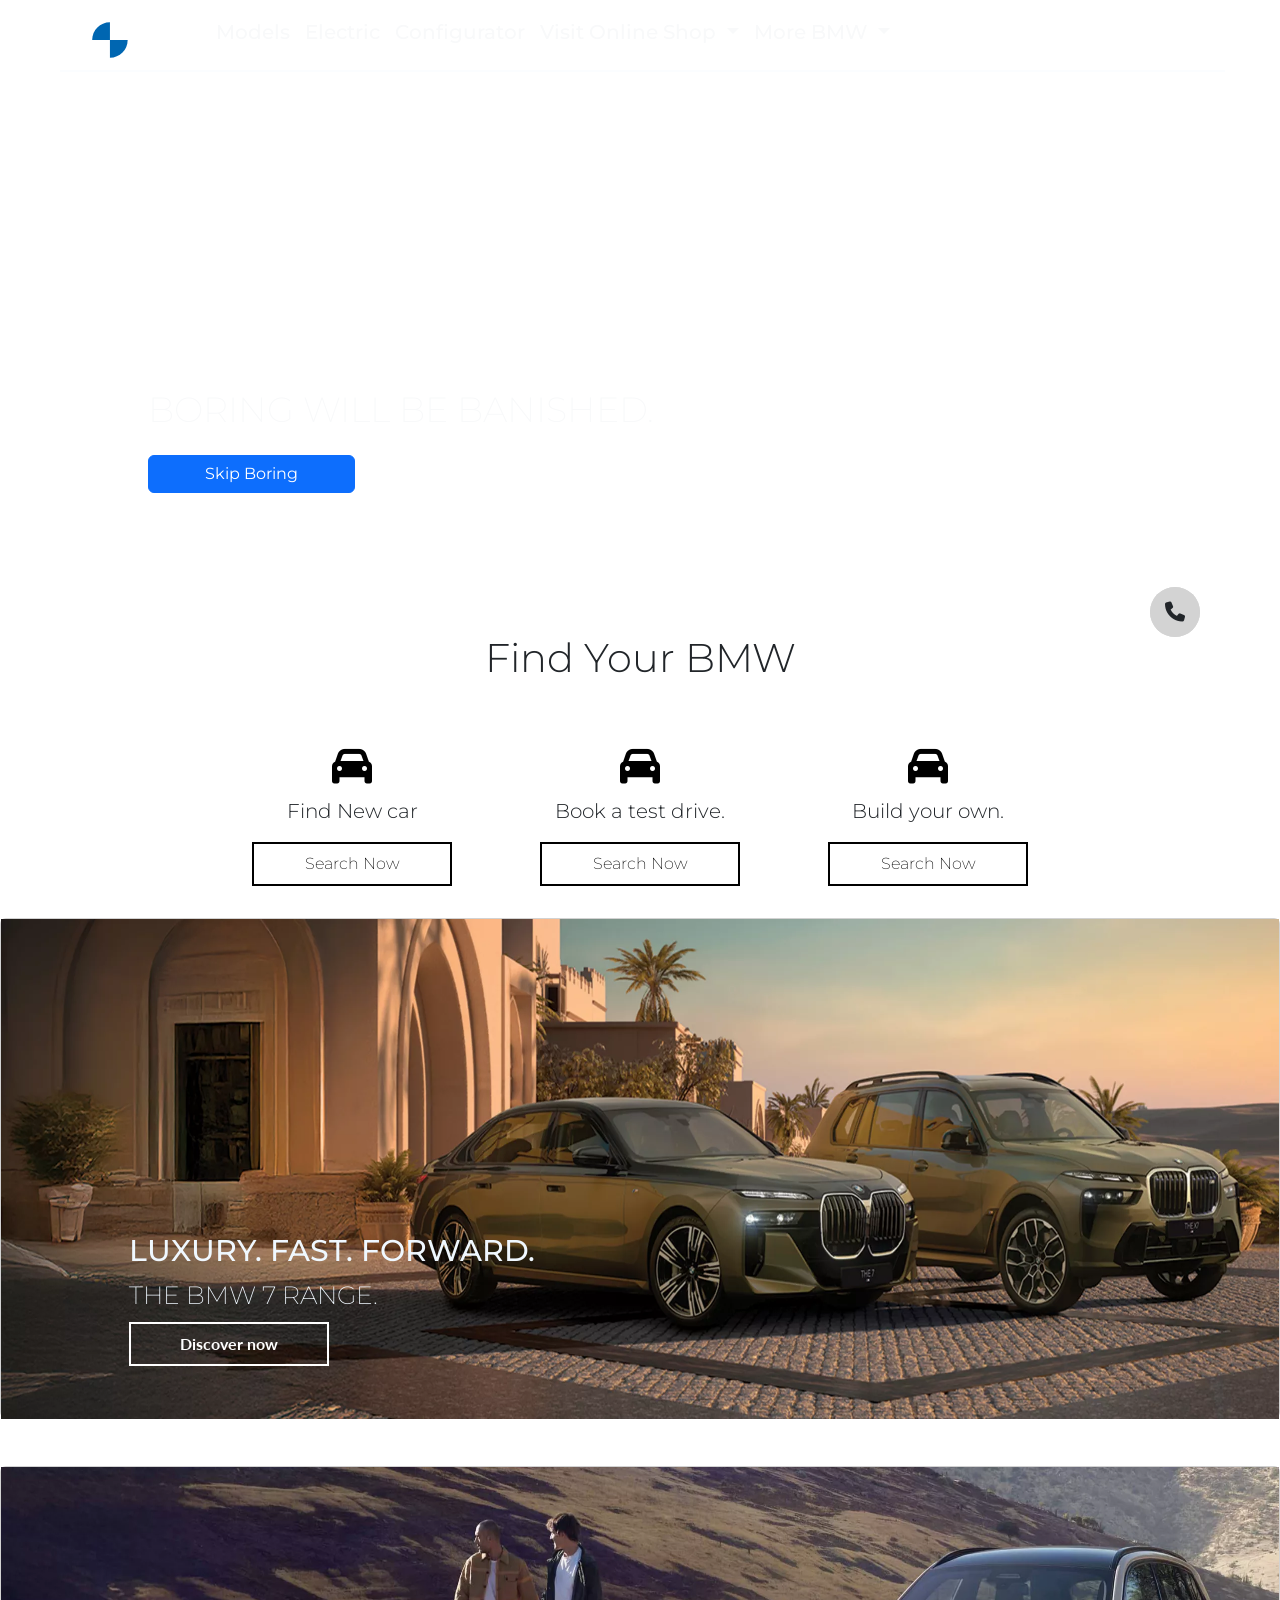
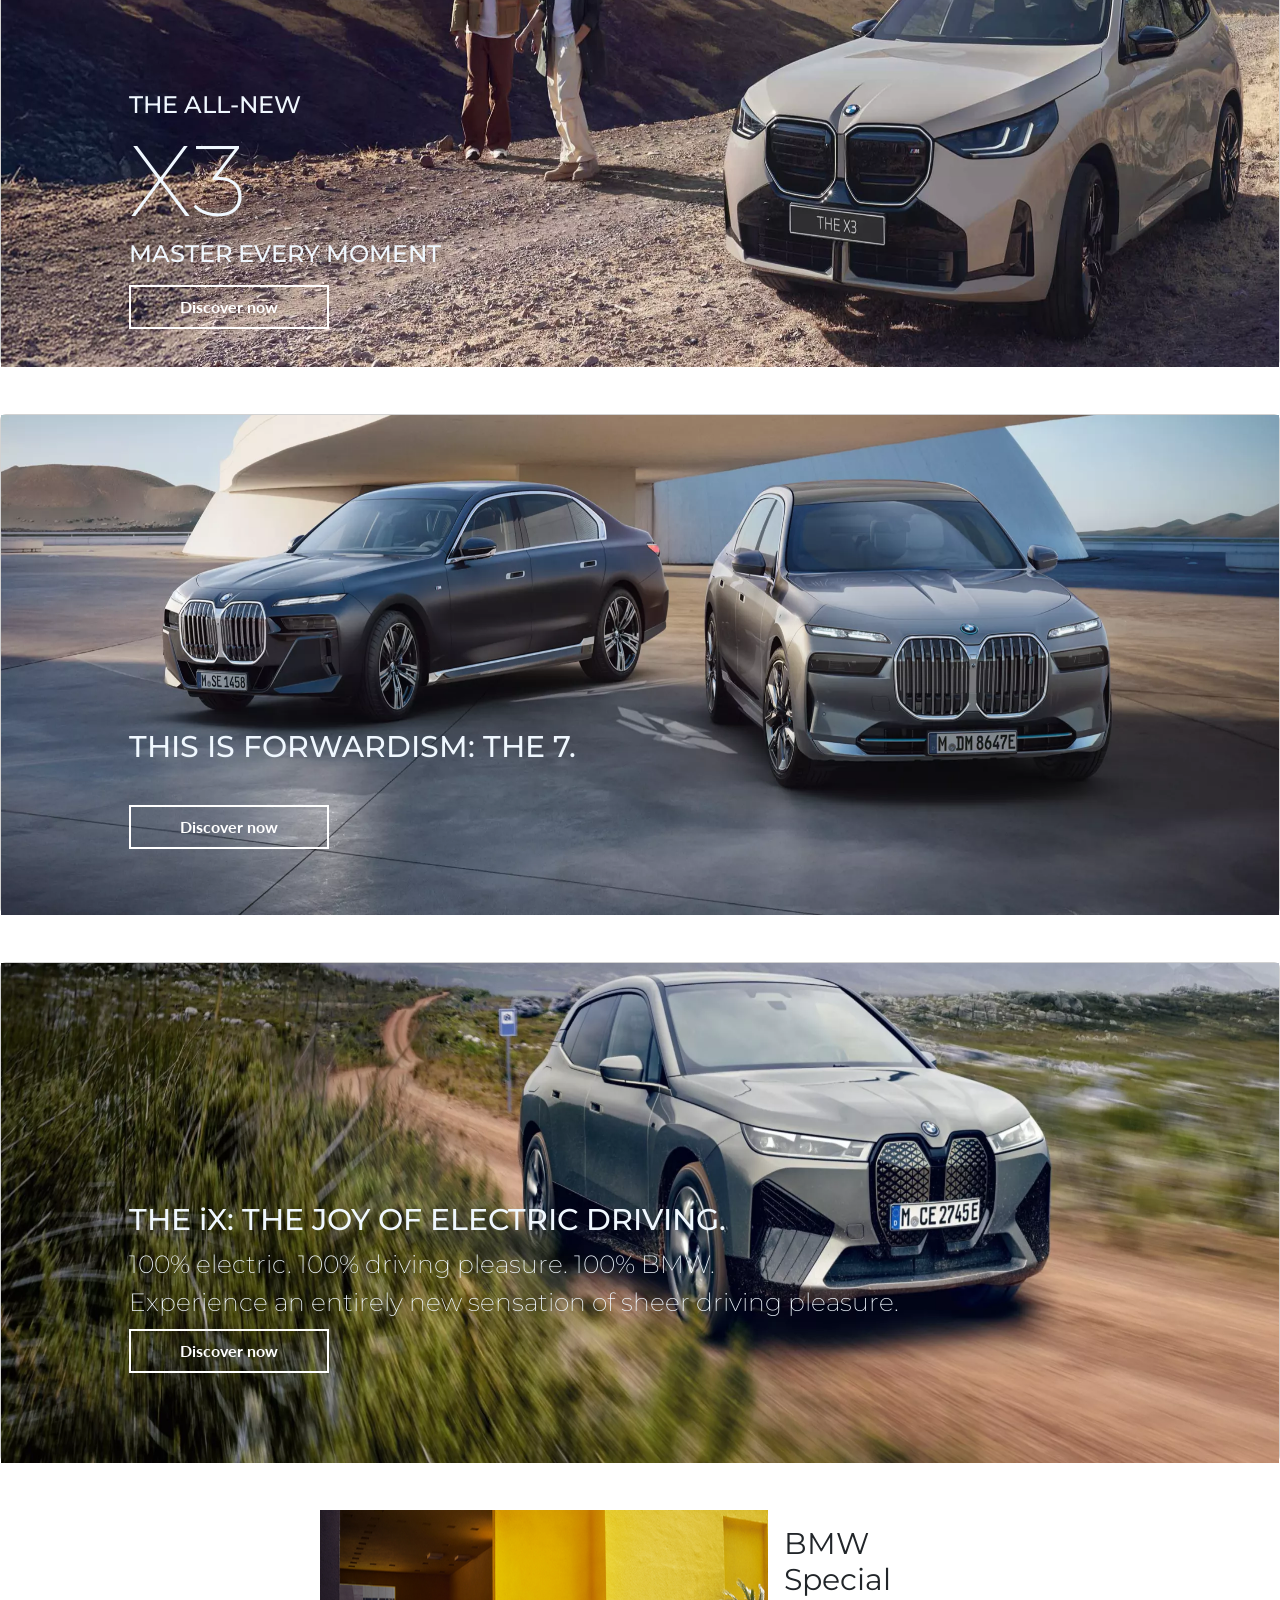
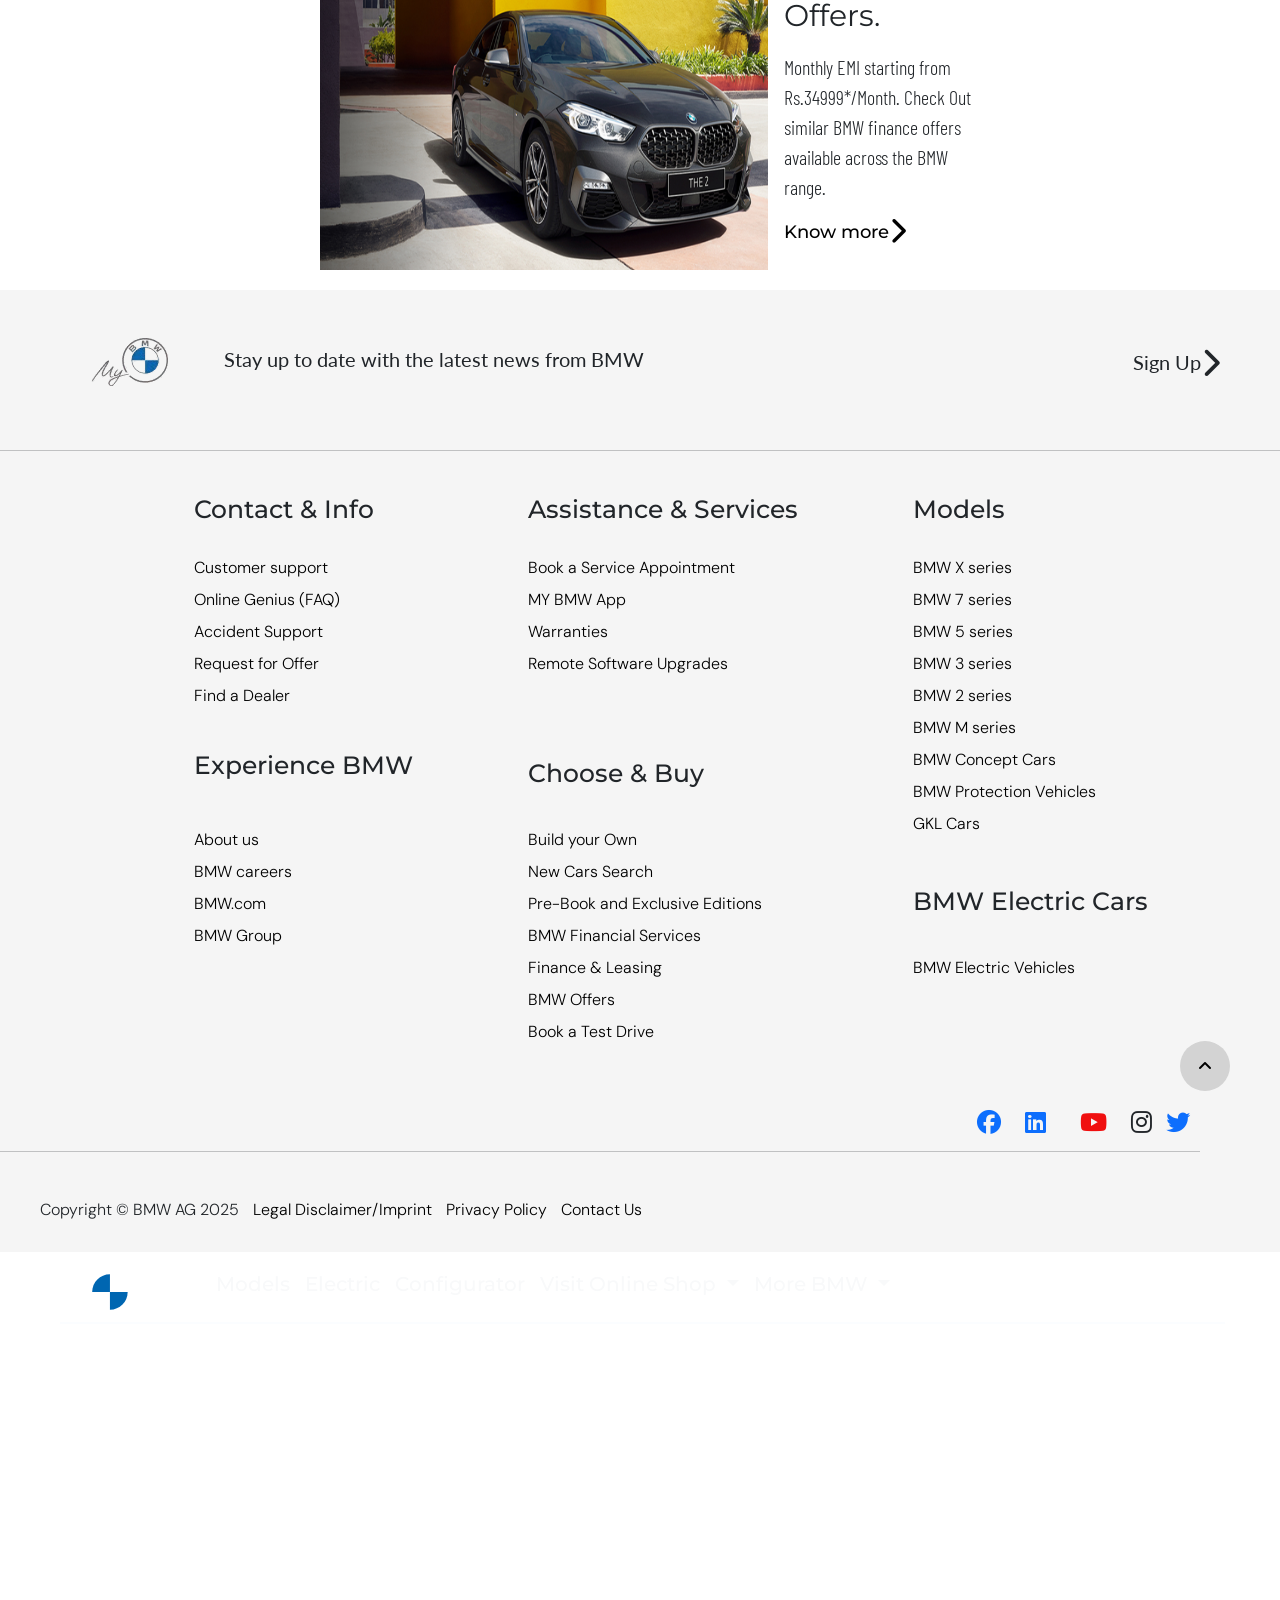
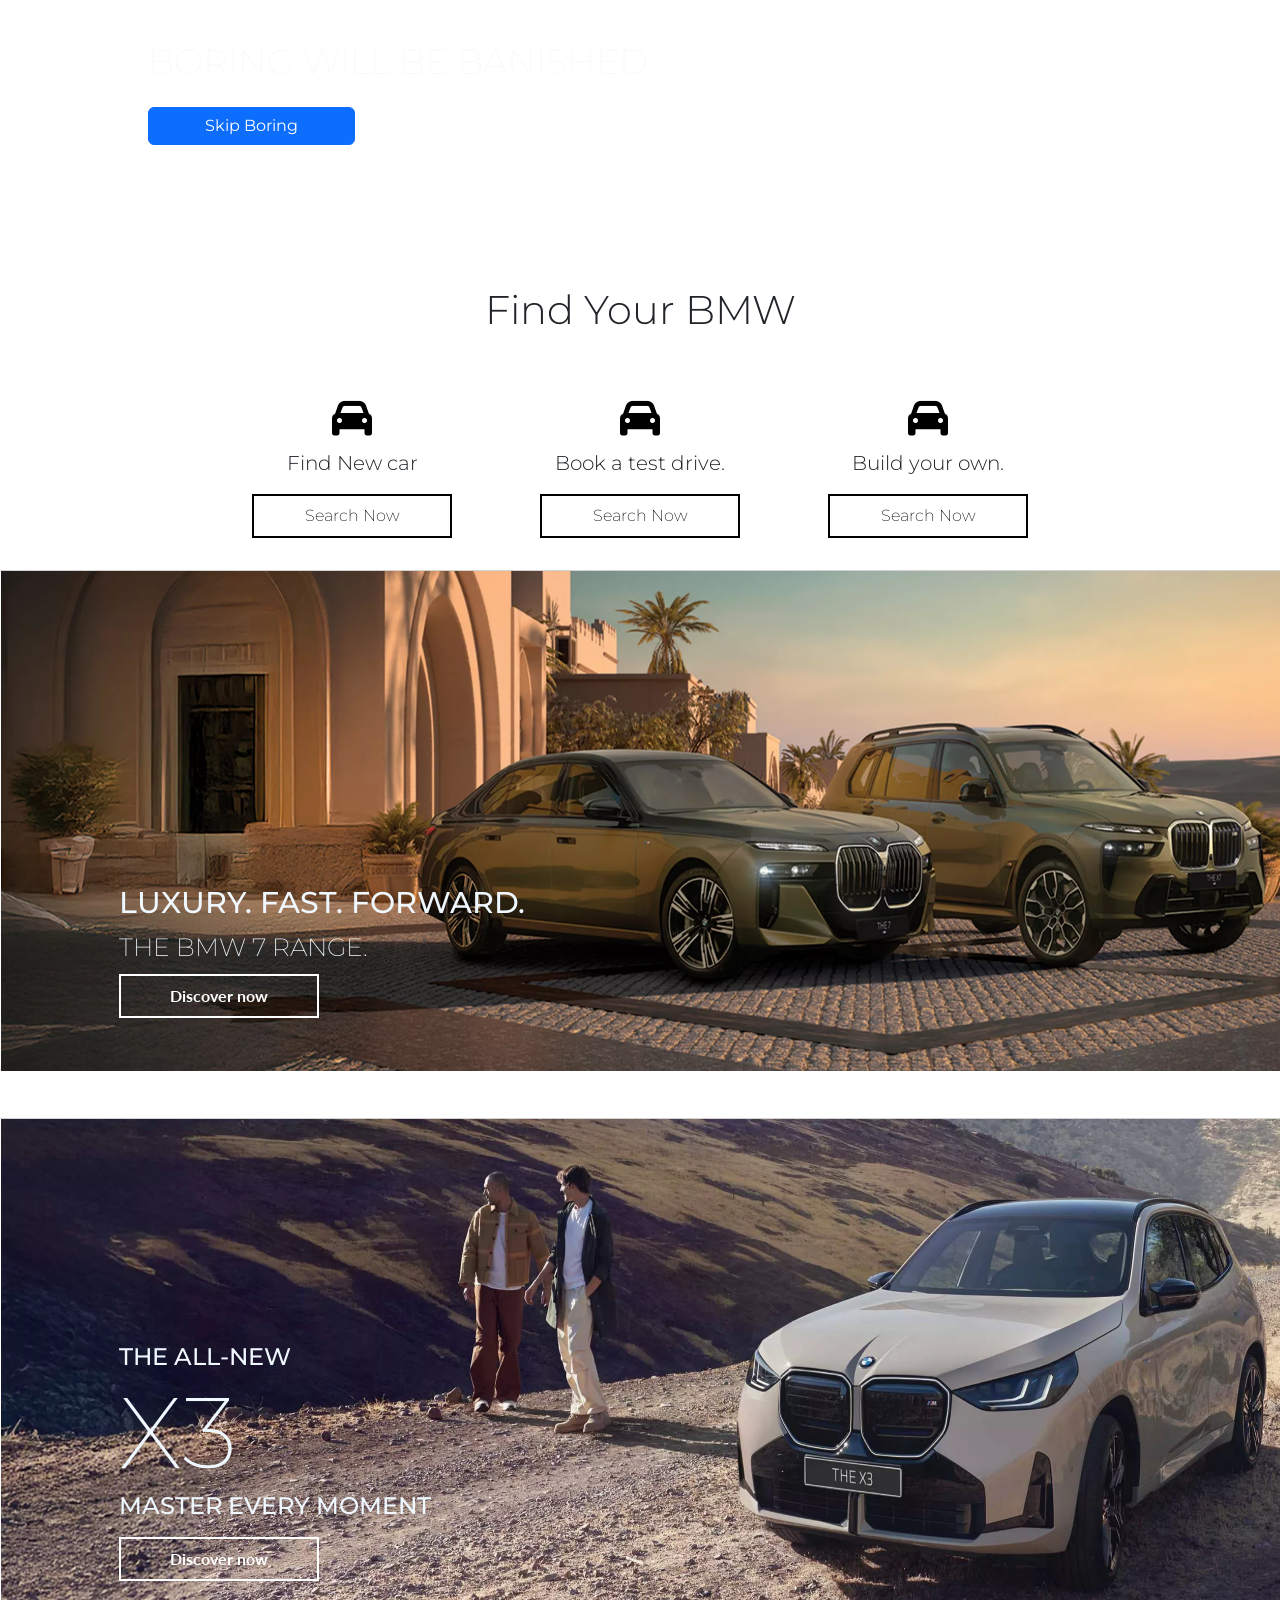
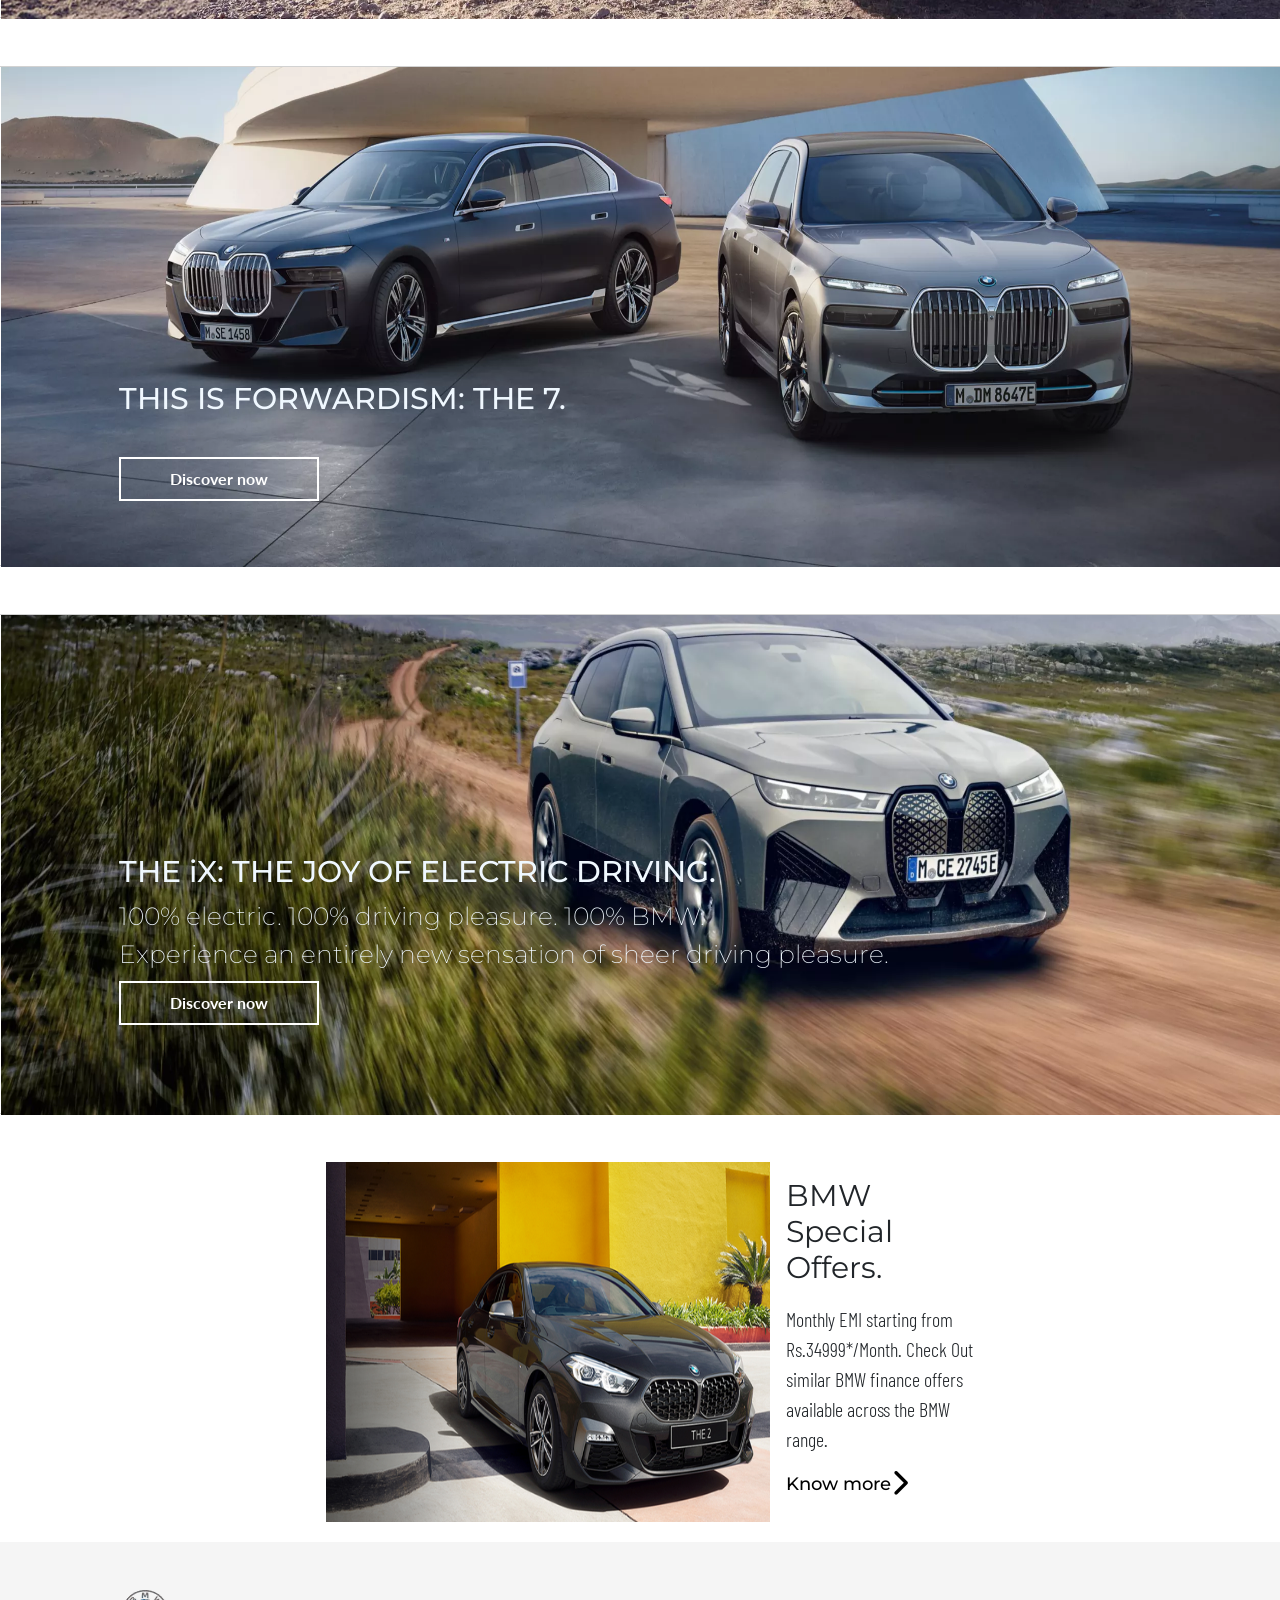
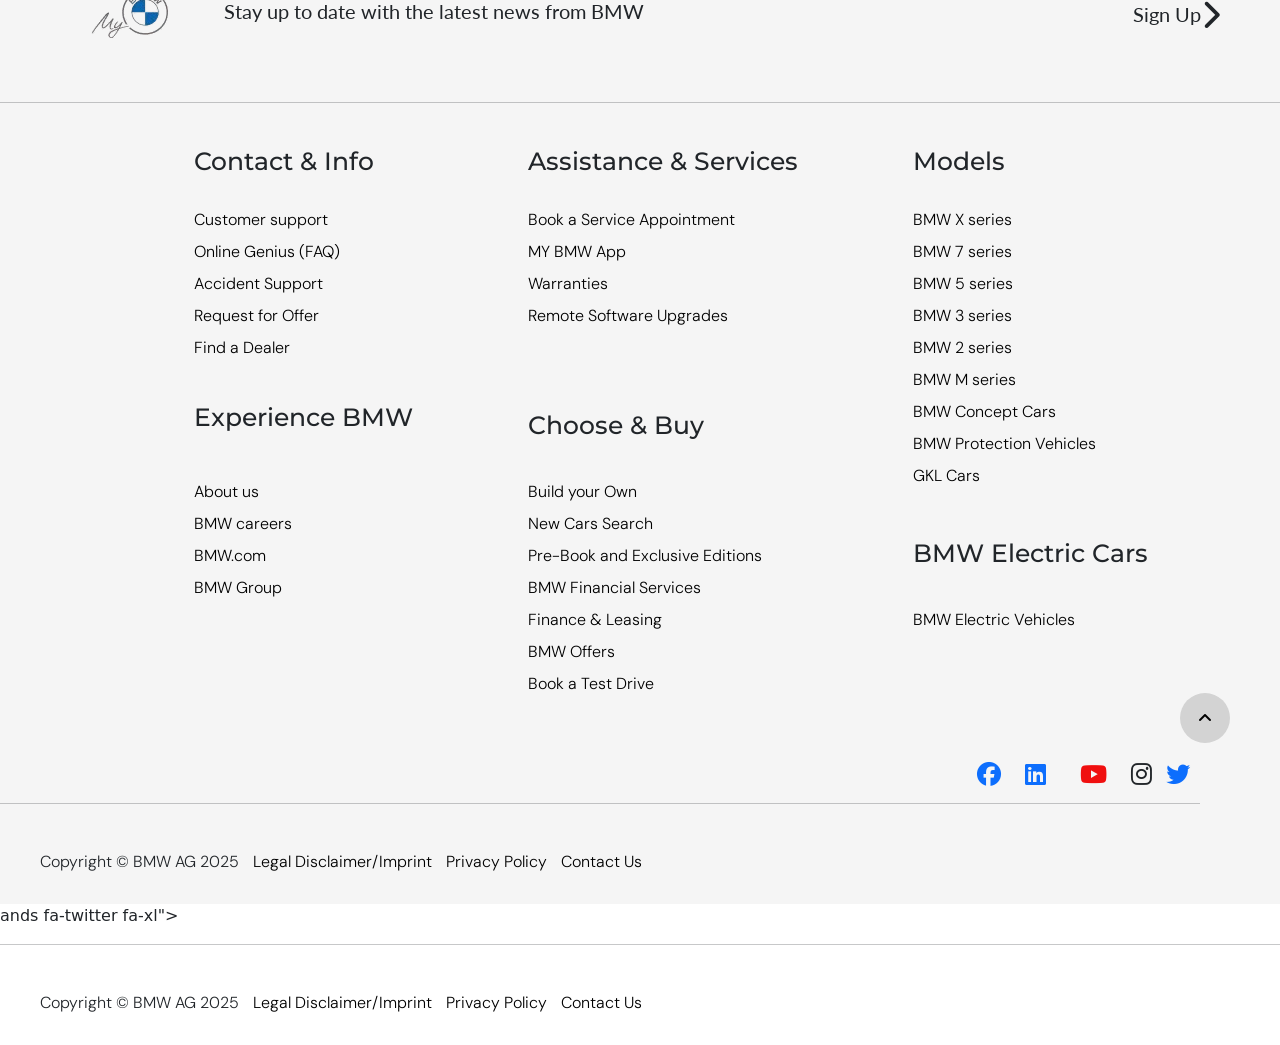
==== commit 00ee4e5b: "change" ====
--- a/index.html
+++ b/index.html
@@ -532,4 +532,552 @@
 </div>
 <script src="https://cdn.jsdelivr.net/npm/bootstrap@5.3.7/dist/js/bootstrap.bundle.min.js" integrity="sha384-ndDqU0Gzau9qJ1lfW4pNLlhNTkCfHzAVBReH9diLvGRem5+R9g2FzA8ZGN954O5Q" crossorigin="anonymous"></script>
 </body>
+<!DOCTYPE html>
+<html lang="en">
+<head>
+    <meta charset="UTF-8">
+    <meta name="viewport" content="width=device-width, initial-scale=1.0">
+    <title>BMW</title>
+     <link href="https://cdn.jsdelivr.net/npm/bootstrap@5.3.7/dist/css/bootstrap.min.css" rel="stylesheet" integrity="sha384-LN+7fdVzj6u52u30Kp6M/trliBMCMKTyK833zpbD+pXdCLuTusPj697FH4R/5mcr" crossorigin="anonymous">
+        <link rel="stylesheet" href="https://cdn.jsdelivr.net/npm/bootstrap-icons@1.13.1/font/bootstrap-icons.min.css">
+       <link rel="preconnect" href="https://fonts.googleapis.com">
+<link rel="preconnect" href="https://fonts.gstatic.com" crossorigin>
+<link href="https://fonts.googleapis.com/css2?family=Barlow+Condensed:ital,wght@0,100;0,200;0,300;0,400;0,500;0,600;0,700;0,800;0,900;1,100;1,200;1,300;1,400;1,500;1,600;1,700;1,800;1,900&family=DM+Sans:ital,opsz,wght@0,9..40,100..1000;1,9..40,100..1000&family=Lato:ital,wght@0,100;0,300;0,400;0,700;0,900;1,100;1,300;1,400;1,700;1,900&family=Montserrat:ital,wght@0,100..900;1,100..900&display=swap" rel="stylesheet">
+        <!-- <link rel="stylesheet" href="./bm2css.css"> -->
+         <link rel="stylesheet" href="./bmw.css">
+        <link rel="stylesheet" href="https://cdnjs.cloudflare.com/ajax/libs/font-awesome/6.7.2/css/all.min.css" integrity="sha512-Evv84Mr4kqVGRNSgIGL/F/aIDqQb7xQ2vcrdIwxfjThSH8CSR7PBEakCr51Ck+w+/U6swU2Im1vVX0SVk9ABhg==" crossorigin="anonymous" referrerpolicy="no-referrer" />
+</head>
+<body>
+    <div class="container-fluid" id="main">
+        <div class="s-1">
+        <!-- nave  bar -->
+         <nav class="navbar navbar-expand-lg  nav-underline">
+          
+  <div class="container-fluid d-flex justify-content-between">
+    <a class="navbar-brand" href="#"><img src="./images/nav logo.svg" alt="" id="brand-logo"></a>
+        <!-- menu icons -->
+          
+                <button class="btn  d-lg-none" type="button" data-bs-toggle="offcanvas" data-bs-target="#offcanvasResponsive" aria-controls="offcanvasResponsive"><span class="navbar-toggler-icon" ></span></button>
+
+            <div class="alert d-none d-lg-block">      
+              <ul class="navbar-nav mb-2 mb-lg-0" id="n-item">
+                <li class="nav-item">
+                  <a class="nl text-light" aria-current="page" href="#">Models</a>
+                </li>
+                <li class="nav-item">
+                  <a class="nl  text-light" href="#">Electric</a>
+                </li>
+                <li class="nav-item">
+                  <a class="nl  text-light" href="#">Configurator</a>
+                </li>
+                <li class="nav-item dropdown">
+                  <a class="nl  dropdown-toggle text-light" href="#" role="button" data-bs-toggle="dropdown" aria-expanded="false">
+                    Visit Online Shop
+                  </a>
+                  <ul class="dropdown-menu">
+                    <li><a class="dropdown-item" href="#">Action</a></li>
+                    <li><a class="dropdown-item" href="#">Another action</a></li>
+                    <li><hr class="dropdown-divider"></li>
+                    <li><a class="dropdown-item" href="#">Something else here</a></li>
+                  </ul>
+                </li>
+                <li class="nav-item dropdown">
+                  <a class="nl  dropdown-toggle text-light" href="#" role="button" data-bs-toggle="dropdown" aria-expanded="false">
+                    More BMW
+                  </a>
+                  <ul class="dropdown-menu">
+                    <li><a class="dropdown-item" href="#">Action</a></li>
+                    <li><a class="dropdown-item" href="#">Another action</a></li>
+                    <li><hr class="dropdown-divider"></li>
+                    <li><a class="dropdown-item" href="#">Something else here</a></li>
+                  </ul>
+                </li>
+             </ul>
+            </div>
+
+            <div class="offcanvas-lg offcanvas-end" tabindex="-1" id="offcanvasResponsive" aria-labelledby="offcanvasResponsiveLabel">
+                <div class="offcanvas-header">
+                  <button type="button" class="btn-close" data-bs-dismiss="offcanvas" data-bs-target="#offcanvasResponsive" aria-label="Close"></button>
+                </div>
+                <div class="offcanvas-body d-lg-none">
+                  <ul class="navbar-nav mb-2 mb-lg-0">
+                <li class="nav-item mb-3">
+                  <a class="nl text-dark pb-3" aria-current="page" href="#">Models</a>
+                </li>
+                <li class="nav-item mt-2 mb-3">
+                  <a class="nl  text-dark" href="#">Electric</a>
+                </li>
+                <li class="nav-item mt-2 mb-3">
+                  <a class="nl text-dark pb-3" href="#">Configurator</a>
+                </li>
+                <li class="nav-item dropdown mt-2 mb-3">
+                  <a class="nl  dropdown-toggle text-dark pb-3" href="#" role="button" data-bs-toggle="dropdown" aria-expanded="false">
+                    Visit Online Shop
+                  </a>
+                  <ul class="dropdown-menu mt-2 mb-3">
+                    <li><a class="dropdown-item" href="#">Action</a></li>
+                    <li><a class="dropdown-item" href="#">Another action</a></li>
+                    <li><hr class="dropdown-divider"></li>
+                    <li><a class="dropdown-item" href="#">Something else here</a></li>
+                  </ul>
+                </li>
+                <li class="nav-item dropdownmt-2 mb-3 ">
+                  <a class="nl  dropdown-toggle text-dark pb-3" href="#" role="button" data-bs-toggle="dropdown" aria-expanded="false">
+                    More BMW
+                  </a>
+                  <ul class="dropdown-menu">
+                    <li><a class="dropdown-item" href="#">Action</a></li>
+                    <li><a class="dropdown-item" href="#">Another action</a></li>
+                    <li><hr class="dropdown-divider"></li>
+                    <li><a class="dropdown-item" href="#">Something else here</a></li>
+                  </ul>
+                </li>
+             </ul>
+                </div>
+            </div>
+
+            <div class=" ms-lg-2" id="mi">
+                <i class=" icons fa-regular fa-user fa-lg" style="color: #ffffff;"></i>
+                    <i class=" icons fa-solid fa-cart-shopping fa-lg" style="color: #ffffff;"></i>
+                    <i class=" icons fa-regular fa-heart fa-lg" style="color: #ffffff;"></i>
+                    <i class=" icons fa-solid fa-location-dot fa-lg "  id="loc" style="color: #ffffff;"></i>
+                      
+                </div>   
+                <!-- <button class="navbar-toggler" type="button" data-bs-toggle="collapse" data-bs-target="#navbarTogglerDemo01" aria-controls="navbarTogglerDemo01" aria-expanded="false" aria-label="Toggle navigation">
+        <span class="navbar-toggler-icon "></span>
+         </button>       
+    <div class="collapse navbar-collapse" id="navbarTogglerDemo01">
+      <ul class="navbar-nav mb-2 mb-lg-0">
+        <li class="nav-item">
+          <a class="nl text-light" aria-current="page" href="#">Models</a>
+        </li>
+        <li class="nav-item">
+          <a class="nl  text-light" href="#">Electric</a>
+        </li>
+        <li class="nav-item">
+          <a class="nl  text-light" href="#">Configurator</a>
+        </li>
+         <li class="nav-item dropdown">
+          <a class="nl  dropdown-toggle text-light" href="#" role="button" data-bs-toggle="dropdown" aria-expanded="false">
+            Visit Online Shop
+          </a>
+          <ul class="dropdown-menu">
+            <li><a class="dropdown-item" href="#">Action</a></li>
+            <li><a class="dropdown-item" href="#">Another action</a></li>
+            <li><hr class="dropdown-divider"></li>
+            <li><a class="dropdown-item" href="#">Something else here</a></li>
+          </ul>
+        </li>
+        <li class="nav-item dropdown">
+          <a class="nl  dropdown-toggle text-light" href="#" role="button" data-bs-toggle="dropdown" aria-expanded="false">
+            More BMW
+          </a>
+          <ul class="dropdown-menu">
+            <li><a class="dropdown-item" href="#">Action</a></li>
+            <li><a class="dropdown-item" href="#">Another action</a></li>
+            <li><hr class="dropdown-divider"></li>
+            <li><a class="dropdown-item" href="#">Something else here</a></li>
+          </ul>
+        </li>
+      </ul>
+    </div>
+    -->
+    
+                
+  </div>
+  
+</nav>
+<hr class="text-light" id="navhr">
+
+  <div  id="intro">
+        <video src="./images/The Soul of BMW. - BMW (1080p, h264).mp4" autoplay muted loop class="w-100 w-xl-100" ></video>
+    </div>
+    <div class="d-grid gap-2 col-6 "  id="ban">
+       <span class="text-light " id="ban-span">BORING WILL BE BANISHED.</span>
+      <button class="btn btn-primary col-4 " type="button">Skip Boring</button>
+    </div>
+  
+    </div><br>
+    <div class="up-arrow" id="phone">
+           <a id="up-ic"><i class="fa-solid fa-phone fa-lg"></i></a> 
+        </div>
+      <div class="s-2">
+
+                <h3 class="text-center " id="FIND">Find Your BMW</h3>
+            <div class="sec2-one">
+                    <div class="card text-center mb-3  mt-5 border border-0" style="width: 18rem;">
+                <div class="card-body">
+                  <h5 class="card-title"><i class="fa-solid fa-car fa-2xl" style="color: #000000;"></i></h5>
+                  <p class="card-text">Find New car</p>
+                  <a href="#" class="bt">Search Now</a>
+                </div>
+              </div>
+              <div class="card text-center mb-3  mt-5 border border-0" style="width: 18rem;">
+                <div class="card-body">
+                  <h5 class="card-title "><i class="fa-solid fa-car fa-2xl" style="color: #000000;"></i></h5>
+                  <p class="card-text">Book a test drive.</p>
+                  <a href="#" class="bt">Search Now</a>
+                </div>
+              </div>
+              <div class="card text-center mb-3  mt-5 border border-0" style="width: 18rem;">
+                <div class="card-body">
+                  <h5 class="card-title"><i class="fa-solid fa-car fa-2xl" style="color: #000000;"></i></h5>
+                  <p class="card-text">Build your own.</p>
+                  <a href="#" class="bt">Search Now</a>
+                </div>
+              </div>
+            </div>
+          <div class="sec2-two row">
+
+              <div class=" card card-sectwo mb-5 col-md-6 ">
+                <img src="./images/GKL_Web_Banner_3000_3000_new_3to1.webp" alt="" class="sectwo-img">
+                <div class="sectwo-content mb-5">
+                  <h4>LUXURY. FAST. FORWARD.</h4>
+                  <span>THE BMW 7 RANGE.</span><br>
+                  <button type="button" class=" mt-2 bt-car ">Discover now</button>
+                </div>
+              </div>
+               <div class=" card card-sectwo  mb-5" >
+                <img src="./images/b2.webp" alt="" class="sectwo-img">
+                <div  id="bm2">
+                  <h4>THE ALL-NEW <br><span id="x3">X3</span> <br>MASTER EVERY MOMENT</h4>
+                  <button type="button" class=" mt-2  bt-car">Discover now</button>
+                </div>
+              </div>
+               <div class=" card card-sectwo  mb-5">
+                <img src="./images/bm3.webp" alt="" class="sectwo-img">
+                <div class="sectwo-content mb-5">
+                  <h4>THIS IS FORWARDISM: THE 7.</h4><br>
+                  <button type="button" class=" mt-2 bt-car   ">Discover now</button>
+                </div>
+              </div>
+               <div class=" card card-sectwo  mb-5" >
+                <img src="./images/bm4.webp" alt="" class="sectwo-img">
+                <div class="sectwo-content mb-5" id="bm4">
+                  <h4>THE iX: THE JOY OF ELECTRIC DRIVING.</h4>
+                  <span>100% electric. 100% driving pleasure. 100% BMW. <br>
+                      Experience an entirely new sensation of sheer driving pleasure.</span><br>
+                  <button type="button" class=" mt-2 bt-car  ">Discover now</button><br>
+                </div>
+              </div>
+             <!-- <div class="sec2-3">
+                <div >
+                  <img src="./images/bm5.jpeg" alt="">
+                </div>
+                <div class="sec2-3-content">
+                  <h3>BMW Special Offers.</h3><br>
+                  <p>Monthly EMI starting from Rs.34999*/Month. Check Out <br>similar BMW finance <br>offers available across the BMW range.</p>
+                    <a href="#">Know more<i class="fa-solid fa-chevron-right fa-xl"></i></a>
+                </div>
+             </div> -->
+             <div class="card" id="sec2-3">
+                  <div class="row g-0">
+                    <div class="col-md-6">
+                      <img src="./images/bm5.jpeg" class="img-fluid" alt="...">
+                    </div>
+                    <div class="col-md-6" id="sec2-3-content">
+                      <div class="card-body">
+                        <h5 class="card-title">BMW Special Offers.</h5>
+                        <p class="card-text">Monthly EMI starting from Rs.34999*/Month. Check Out similar BMW finance offers available across the BMW range.</p>
+                        <a href="#">Know more<i class="fa-solid fa-chevron-right fa-xl"></i></a>
+                      </div>
+                    </div>
+                  </div>
+                </div>
+
+
+         </div>
+
+
+    </div>
+    <div class="s-3">
+      <div class="f-logo">
+        <div class="f-lupper">
+        <p><img src="./images/footer_logo.png" alt="">Stay up to date with the latest news from BMW</p>
+       </div>
+        <div>
+          <span>Sign Up<i class="fa-solid fa-chevron-right fa-xl"></i></span>
+        </div>
+      </div>
+      <hr>
+     
+      <!-- off  -->
+       <!-- <button class="btn btn-primary d-md-none text-center" type="button" data-bs-toggle="offcanvas" data-bs-target="#offcanvasResponsive" aria-controls="offcanvasResponsive">Toggle offcanvas</button> -->
+
+<div class="alert  d-none d-md-block"> 
+  <div id="f-cb">
+        <div id="li-contact" class="f-lis"> 
+          <h3>Contact & Info</h3>
+          <ul class="list-group list-group-flush">
+            <li class="list-group-item-flush">Customer support</li>
+            <li class="list-group-item-flush">Online Genius (FAQ)</li>
+            <li class="list-group-item-flush">Accident Support</li>
+            <li class="list-group-item-flush">Request for Offer</li>
+            <li class="list-group-item-flush">Find a Dealer</li>
+          </ul>
+
+          <h3 class=" mt-2 mb-4">Experience BMW</h3>
+          <ul class="list-group list-group-flush">
+            <li class="list-group-item-flush">About us</li>
+            <li class="list-group-item-flush">BMW careers</li>
+            <li class="list-group-item-flush">BMW.com</li>
+            <li class="list-group-item-flush">BMW Group</li>
+          </ul>
+        </div>
+          <div id="li-Services" class="f-lis"> 
+          <h3>Assistance & Services</h3>
+          <ul class="list-group list-group-flush">
+            <li class="list-group-item-flush">Book a Service Appointment</li>
+            <li class="list-group-item-flush">MY BMW App</li>
+            <li class="list-group-item-flush">Warranties</li>
+            <li class="list-group-item-flush">Remote Software Upgrades</li>
+          </ul>
+
+          <h3 class=" mt-5 mb-3">Choose & Buy</h3>
+          <ul class="list-group list-group-flush">
+            <li class="list-group-item-flush">Build your Own</li>
+            <li class="list-group-item-flush">New Cars Search</li>
+            <li class="list-group-item-flush">Pre-Book and Exclusive Editions</li>
+            <li class="list-group-item-flush">BMW Financial Services</li>
+            <li class="list-group-item-flush">Finance & Leasing</li>
+            <li class="list-group-item-flush">BMW Offers</li>
+            <li class="list-group-item-flush">Book a Test Drive</li>
+          </ul>
+        </div>
+        <div id="li-Models" class="f-lis"> 
+          <h3>Models</h3>
+          <ul class="list-group list-group-flush">
+            <li class="list-group-item-flush">BMW X series</li>
+            <li class="list-group-item-flush">BMW 7 series</li>
+            <li class="list-group-item-flush">BMW 5 series</li>
+            <li class="list-group-item-flush">BMW 3 series</li>
+            <li class="list-group-item-flush">BMW 2 series</li>
+            <li class="list-group-item-flush">BMW M series</li>
+            <li class="list-group-item-flush">BMW Concept Cars</li>
+            <li class="list-group-item-flush">BMW Protection Vehicles</li>
+            <li class="list-group-item-flush">GKL Cars</li>
+
+          </ul>
+
+          <h3 class="mt-3 mb-3">BMW Electric Cars</h3>
+          <ul class="list-group list-group-flush">
+            <li class="list-group-item-flush">BMW Electric Vehicles</li>
+          </ul>
+        </div>
+      </div></div>
+
+<!-- <div class="offcanvas-lg offcanvas-bottom" tabindex="-1" id="offcanvasResponsive" aria-labelledby="offcanvasResponsiveLabel">
+  <div class="offcanvas-header">
+    <button type="button" class="btn-close" data-bs-dismiss="offcanvas" data-bs-target="#offcanvasResponsive" aria-label="Close"></button>
+  </div>
+  <div class="offcanvas-body d-lg-none">
+     <div id="f-cb">
+        <div id="li-contact" class="f-lis"> 
+          <h3>Contact & Info</h3>
+          <ul class="list-group list-group-flush">
+            <li class="list-group-item-flush">Customer support</li>
+            <li class="list-group-item-flush">Online Genius (FAQ)</li>
+            <li class="list-group-item-flush">Accident Support</li>
+            <li class="list-group-item-flush">Request for Offer</li>
+            <li class="list-group-item-flush">Find a Dealer</li>
+          </ul>
+
+          <h3 class=" mt-2 mb-4">Experience BMW</h3>
+          <ul class="list-group list-group-flush">
+            <li class="list-group-item-flush">About us</li>
+            <li class="list-group-item-flush">BMW careers</li>
+            <li class="list-group-item-flush">BMW.com</li>
+            <li class="list-group-item-flush">BMW Group</li>
+          </ul>
+        </div>
+          <div id="li-Services" class="f-lis"> 
+          <h3>Assistance & Services</h3>
+          <ul class="list-group list-group-flush">
+            <li class="list-group-item-flush">Book a Service Appointment</li>
+            <li class="list-group-item-flush">MY BMW App</li>
+            <li class="list-group-item-flush">Warranties</li>
+            <li class="list-group-item-flush">Remote Software Upgrades</li>
+          </ul>
+
+          <h3 class=" mt-5 mb-3">Choose & Buy</h3>
+          <ul class="list-group list-group-flush">
+            <li class="list-group-item-flush">Build your Own</li>
+            <li class="list-group-item-flush">New Cars Search</li>
+            <li class="list-group-item-flush">Pre-Book and Exclusive Editions</li>
+            <li class="list-group-item-flush">BMW Financial Services</li>
+            <li class="list-group-item-flush">Finance & Leasing</li>
+            <li class="list-group-item-flush">BMW Offers</li>
+            <li class="list-group-item-flush">Book a Test Drive</li>
+          </ul>
+        </div>
+        <div id="li-Models" class="f-lis"> 
+          <h3>Models</h3>
+          <ul class="list-group list-group-flush">
+            <li class="list-group-item-flush">BMW X series</li>
+            <li class="list-group-item-flush">BMW 7 series</li>
+            <li class="list-group-item-flush">BMW 5 series</li>
+            <li class="list-group-item-flush">BMW 3 series</li>
+            <li class="list-group-item-flush">BMW 2 series</li>
+            <li class="list-group-item-flush">BMW M series</li>
+            <li class="list-group-item-flush">BMW Concept Cars</li>
+            <li class="list-group-item-flush">BMW Protection Vehicles</li>
+            <li class="list-group-item-flush">GKL Cars</li>
+
+          </ul>
+
+          <h3 class="mt-3 mb-3">BMW Electric Cars</h3>
+          <ul class="list-group list-group-flush">
+            <li class="list-group-item-flush">BMW Electric Vehicles</li>
+          </ul>
+        </div>
+      </div>
+  </div>
+</div> -->
+<div class="accordion accordion-flush d-md-none" id="accordionFlushExample" id="f-cb">
+  <div class="accordion-item">
+    <h2 class="accordion-header">
+      <button class="accordion-button collapsed" type="button" data-bs-toggle="collapse" data-bs-target="#flush-collapseOne" aria-expanded="false" aria-controls="flush-collapseOne">
+       Contact & Info
+      </button>
+    </h2>
+    <div id="flush-collapseOne" class="accordion-collapse collapse" data-bs-parent="#accordionFlushExample">
+      <div class="accordion-body f-lis" id="li-contact">
+        <ul class="list-group list-group-flush" style="list-style: none;">
+            <li class="list-group-item-flush">Customer support</li>
+            <li class="list-group-item-flush">Online Genius (FAQ)</li>
+            <li class="list-group-item-flush">Accident Support</li>
+            <li class="list-group-item-flush">Request for Offer</li>
+            <li class="list-group-item-flush">Find a Dealer</li>
+          </ul></div>
+    </div>
+  </div>
+  <div class="accordion-item">
+    <h2 class="accordion-header">
+      <button class="accordion-button collapsed" type="button" data-bs-toggle="collapse" data-bs-target="#flush-collapseTwo" aria-expanded="false" aria-controls="flush-collapseTwo">
+        Experience BMW
+      </button>
+    </h2>
+    <div id="flush-collapseTwo" class="accordion-collapse collapse" data-bs-parent="#accordionFlushExample">
+      <div class="accordion-body f-lis" id="li-contact" >
+        <ul class="list-group list-group-flush" style="list-style: none;">
+            <li class="list-group-item-flush">About us</li>
+            <li class="list-group-item-flush">BMW careers</li>
+            <li class="list-group-item-flush">BMW.com</li>
+            <li class="list-group-item-flush">BMW Group</li>
+          </ul>
+        </div>
+    </div>
+  </div>
+  <div class="accordion-item">
+    <h2 class="accordion-header">
+      <button class="accordion-button collapsed" type="button" data-bs-toggle="collapse" data-bs-target="#flush-collapseThree" aria-expanded="false" aria-controls="flush-collapseThree">
+      Choose & Buy
+      </button>
+    </h2>
+    <div id="flush-collapseThree" class="accordion-collapse collapse" data-bs-parent="#accordionFlushExample">
+      <div class="accordion-body f-lis" id="li-Services">
+        <ul class="list-group list-group-flush" style="list-style: none;">
+            <li class="list-group-item-flush">Book a Service Appointment</li>
+            <li class="list-group-item-flush">MY BMW App</li>
+            <li class="list-group-item-flush">Warranties</li>
+            <li class="list-group-item-flush">Remote Software Upgrades</li>
+          </ul>
+        </div>
+    </div>
+  </div>
+  <div class="accordion-item">
+    <h2 class="accordion-header">
+      <button class="accordion-button collapsed" type="button" data-bs-toggle="collapse" data-bs-target="#flush-collapsefour" aria-expanded="false" aria-controls="flush-collapsefour">
+       Assistance & Services
+      </button>
+    </h2>
+    <div id="flush-collapsefour" class="accordion-collapse collapse" data-bs-parent="#accordionFlushExample">
+      <div class="accordion-body f-lis" id="li-Services">
+        <ul class="list-group list-group-flush" style="list-style: none;">
+            <li class="list-group-item-flush">Build your Own</li>
+            <li class="list-group-item-flush">New Cars Search</li>
+            <li class="list-group-item-flush">Pre-Book and Exclusive Editions</li>
+            <li class="list-group-item-flush">BMW Financial Services</li>
+            <li class="list-group-item-flush">Finance & Leasing</li>
+            <li class="list-group-item-flush">BMW Offers</li>
+            <li class="list-group-item-flush">Book a Test Drive</li>
+          </ul>
+        </div>
+    </div>
+  </div>
+  <div class="accordion-item">
+    <h2 class="accordion-header">
+      <button class="accordion-button collapsed" type="button" data-bs-toggle="collapse" data-bs-target="#flush-collapsefive" aria-expanded="false" aria-controls="flush-collapsefive">
+      Models
+      </button>
+    </h2>
+    <div id="flush-collapsefive" class="accordion-collapse collapse" data-bs-parent="#accordionFlushExample">
+      <div class="accordion-body f-lis" id="li-Models">
+        <ul class="list-group list-group-flush" style="list-style: none;">
+            <li class="list-group-item-flush">BMW X series</li>
+            <li class="list-group-item-flush">BMW 7 series</li>
+            <li class="list-group-item-flush">BMW 5 series</li>
+            <li class="list-group-item-flush">BMW 3 series</li>
+            <li class="list-group-item-flush">BMW 2 series</li>
+            <li class="list-group-item-flush">BMW M series</li>
+            <li class="list-group-item-flush">BMW Concept Cars</li>
+            <li class="list-group-item-flush">BMW Protection Vehicles</li>
+            <li class="list-group-item-flush">GKL Cars</li>
+
+          </ul>
+        </div>
+    </div>
+  </div>
+  <div class="accordion-item">
+    <h2 class="accordion-header">
+      <button class="accordion-button collapsed" type="button" data-bs-toggle="collapse" data-bs-target="#flush-collapsesix" aria-expanded="false" aria-controls="flush-collapsesix">
+      BMW Electric Cars
+      </button>
+    </h2>
+    <div id="flush-collapsesix" class="accordion-collapse collapse" data-bs-parent="#accordionFlushExample">
+      <div class="accordion-body f-lis" id="li-Models">
+        <ul class="list-group list-group-flush" style="list-style: none;">
+            <li class="list-group-item-flush">BMW Electric Vehicles</li>
+          </ul>
+        </div>
+    </div>
+  </div>
+</div>
+       <div class="up-arrow">
+           <a id="up-ic"> <i class="fa-solid fa-angle-up" style="color: #000000;"></i></a> 
+        </div>
+      <div class="f-soc d-flex justify-content-end me-5">
+        <div>
+           <a href="https://www.facebook.com/" class="icon-anchor"><i class="fa-brands fa-facebook  fa-xl"></i></a>
+                  <a href="https://www.linkedin.com/" class="icon-anchor"><i class="fa-brands fa-linkedin  fa-xl"></i></a>
+                 <a class="icon-anchor" href=""></a> <i class="fa-brands fa-youtube fa-xl" style="color: #f00f0f;"></i></a>
+                 <a class="icon-anchor" href=""></a> <i class="fa-brands fa-instagram fa-xl"></i></a>
+                 <a class="icon-anchor" href=""><i class="fa-brands fa-twitter fa-xl"></i></a>
+        </div>
+      </div>
+      <hr>
+        <footer>
+          <span> Copyright &copy; BMW AG 2025</span>
+          <a href="">Legal Disclaimer/Imprint</a>
+          <a href="">Privacy Policy</a>
+          <a href="">Contact Us</a>
+        </footer>
+    </div>
+</div>
+<script src="https://cdn.jsdelivr.net/npm/bootstrap@5.3.7/dist/js/bootstrap.bundle.min.js" integrity="sha384-ndDqU0Gzau9qJ1lfW4pNLlhNTkCfHzAVBReH9diLvGRem5+R9g2FzA8ZGN954O5Q" crossorigin="anonymous"></script>
+</body>
+ands fa-twitter fa-xl"></i></a>
+        </div>
+      </div>
+      <hr>
+        <footer>
+          <span> Copyright &copy; BMW AG 2025</span>
+          <a href="">Legal Disclaimer/Imprint</a>
+          <a href="">Privacy Policy</a>
+          <a href="">Contact Us</a>
+        </footer>
+    </div>
+</div>
+<script src="https://cdn.jsdelivr.net/npm/bootstrap@5.3.7/dist/js/bootstrap.bundle.min.js" integrity="sha384-ndDqU0Gzau9qJ1lfW4pNLlhNTkCfHzAVBReH9diLvGRem5+R9g2FzA8ZGN954O5Q" crossorigin="anonymous"></script>
+</body>
 </html>
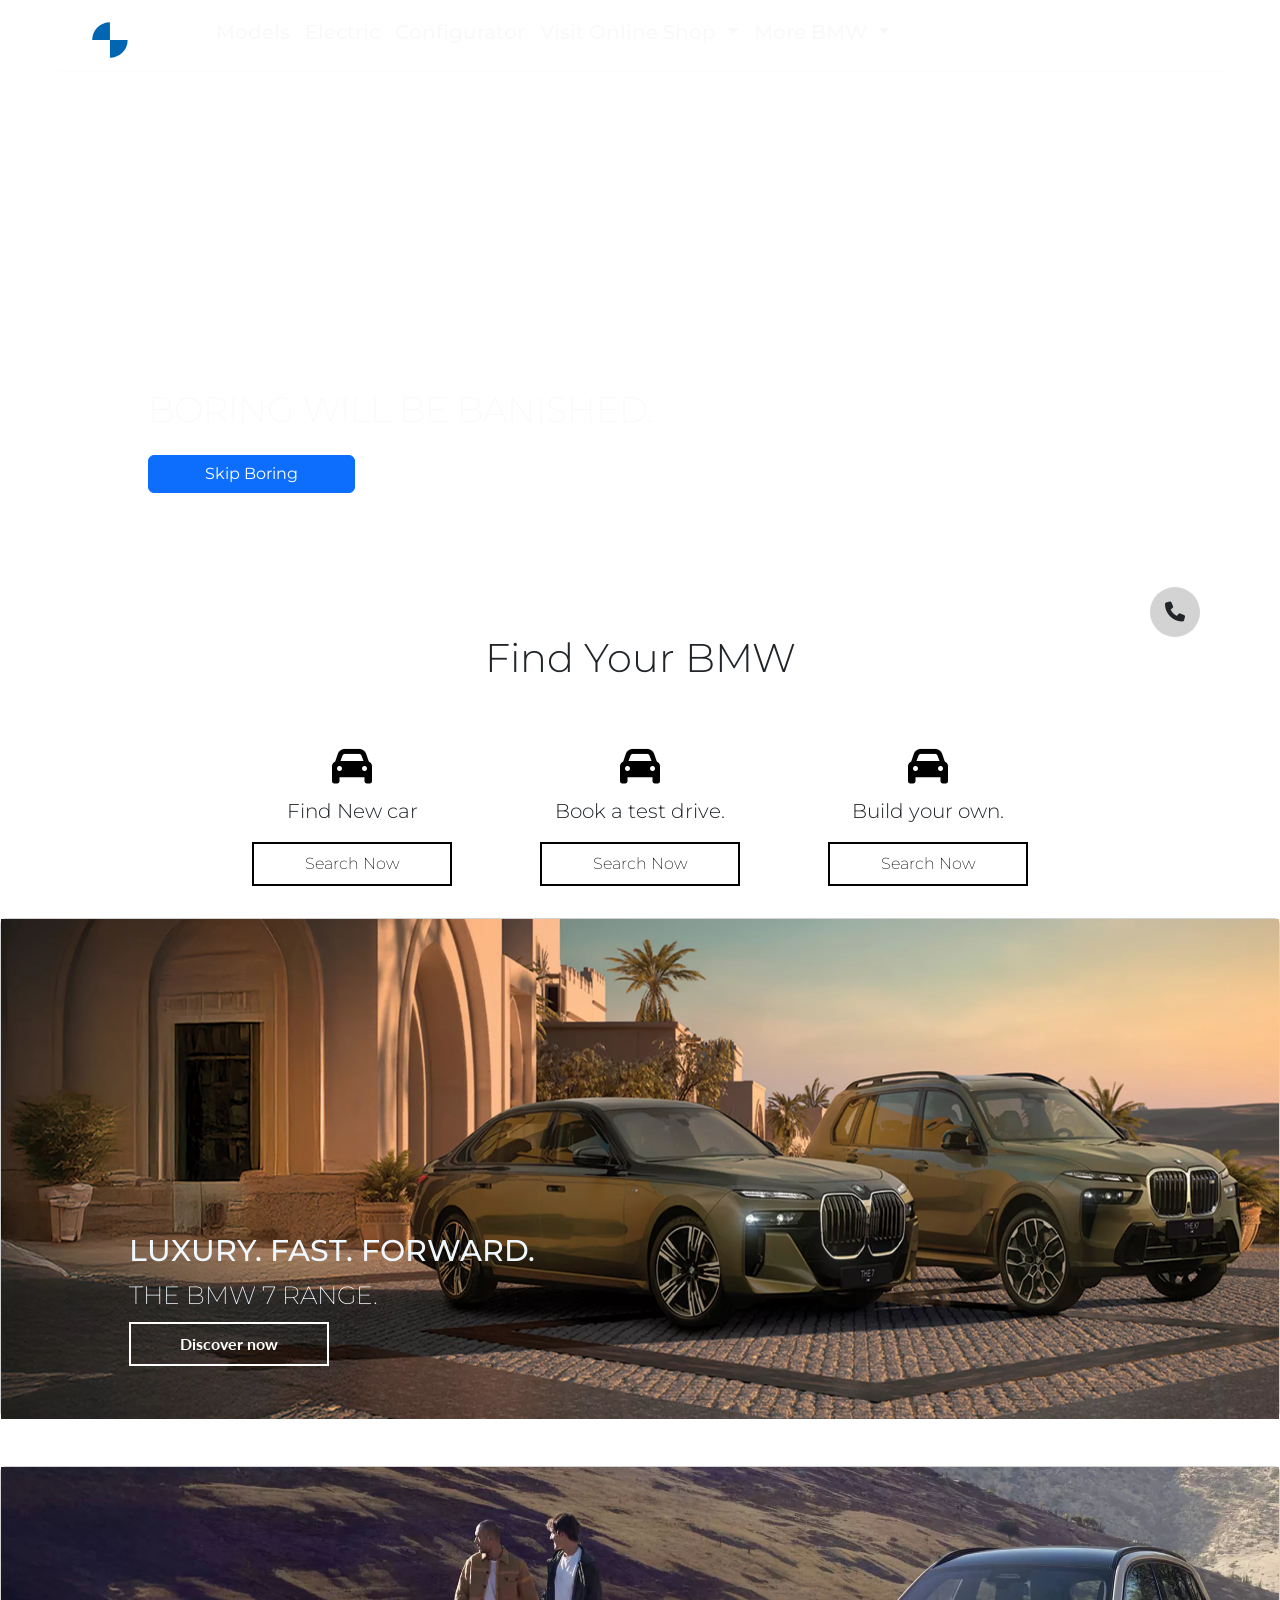
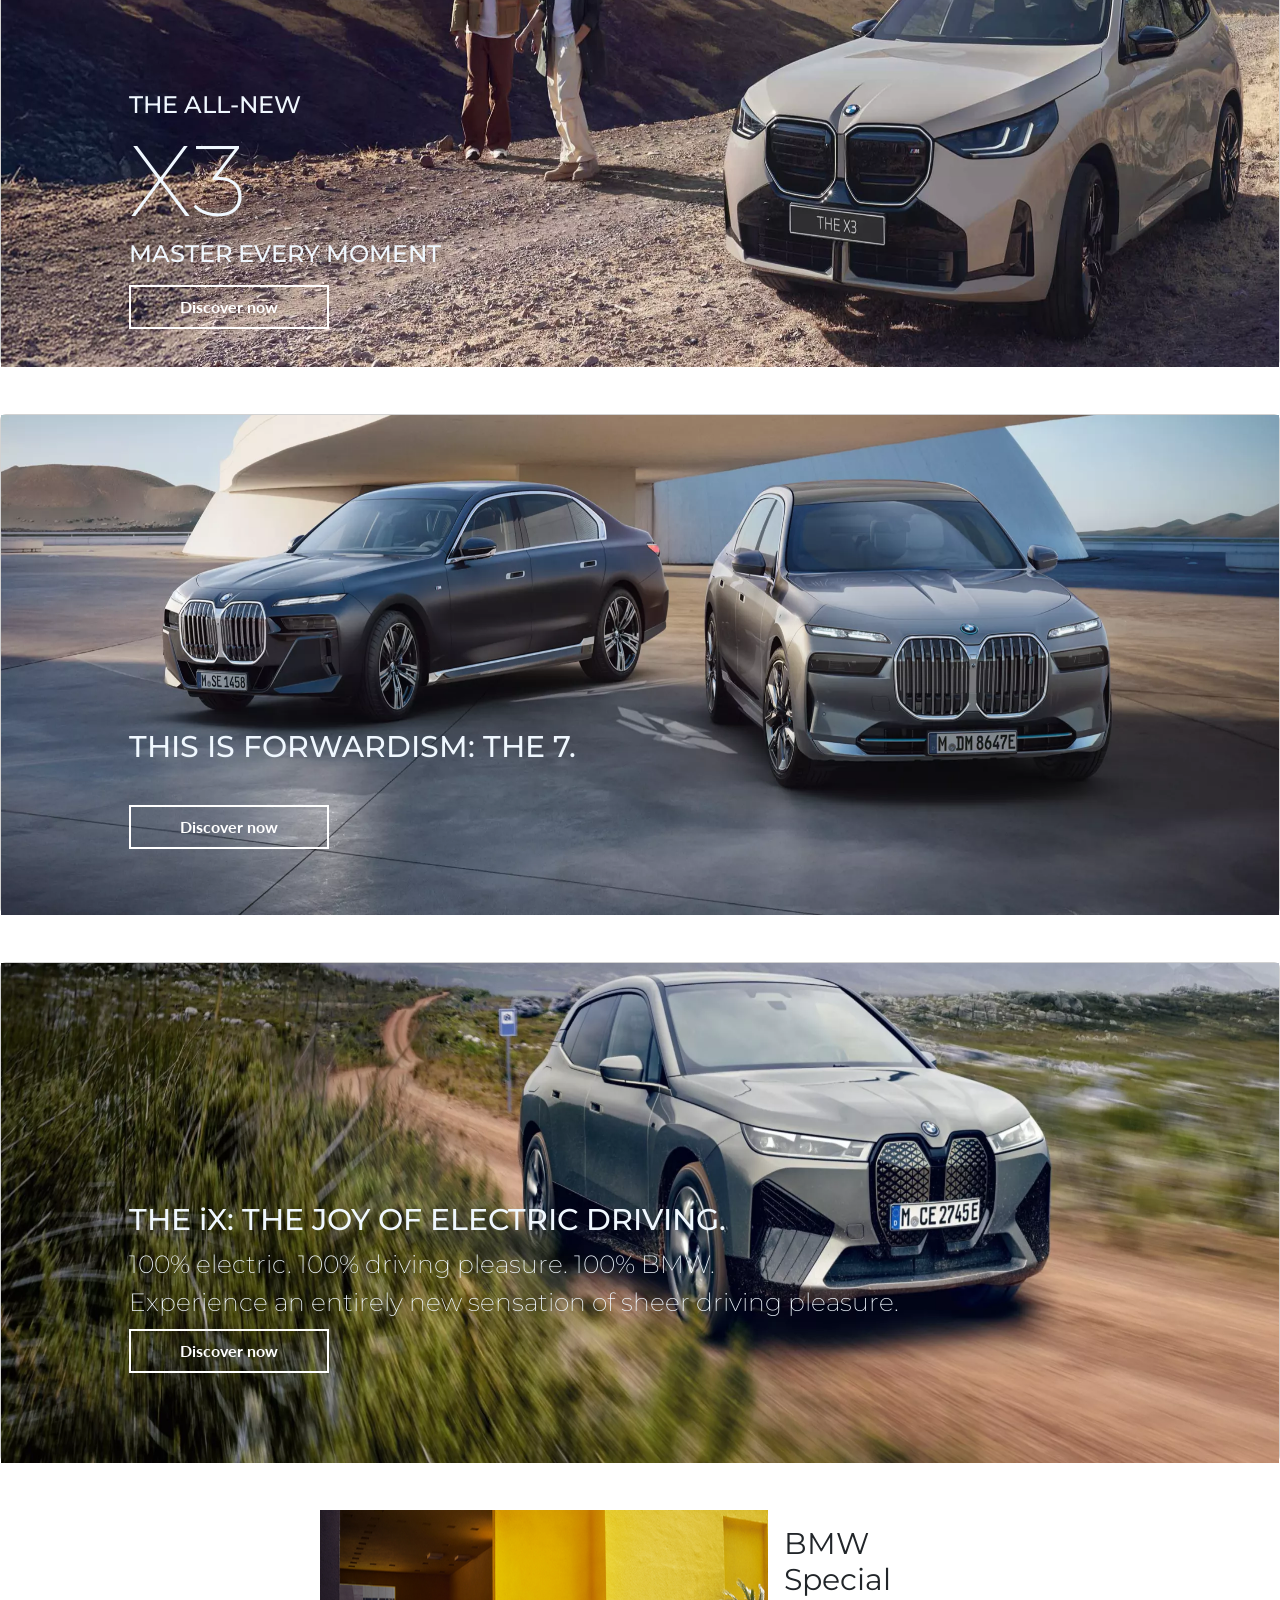
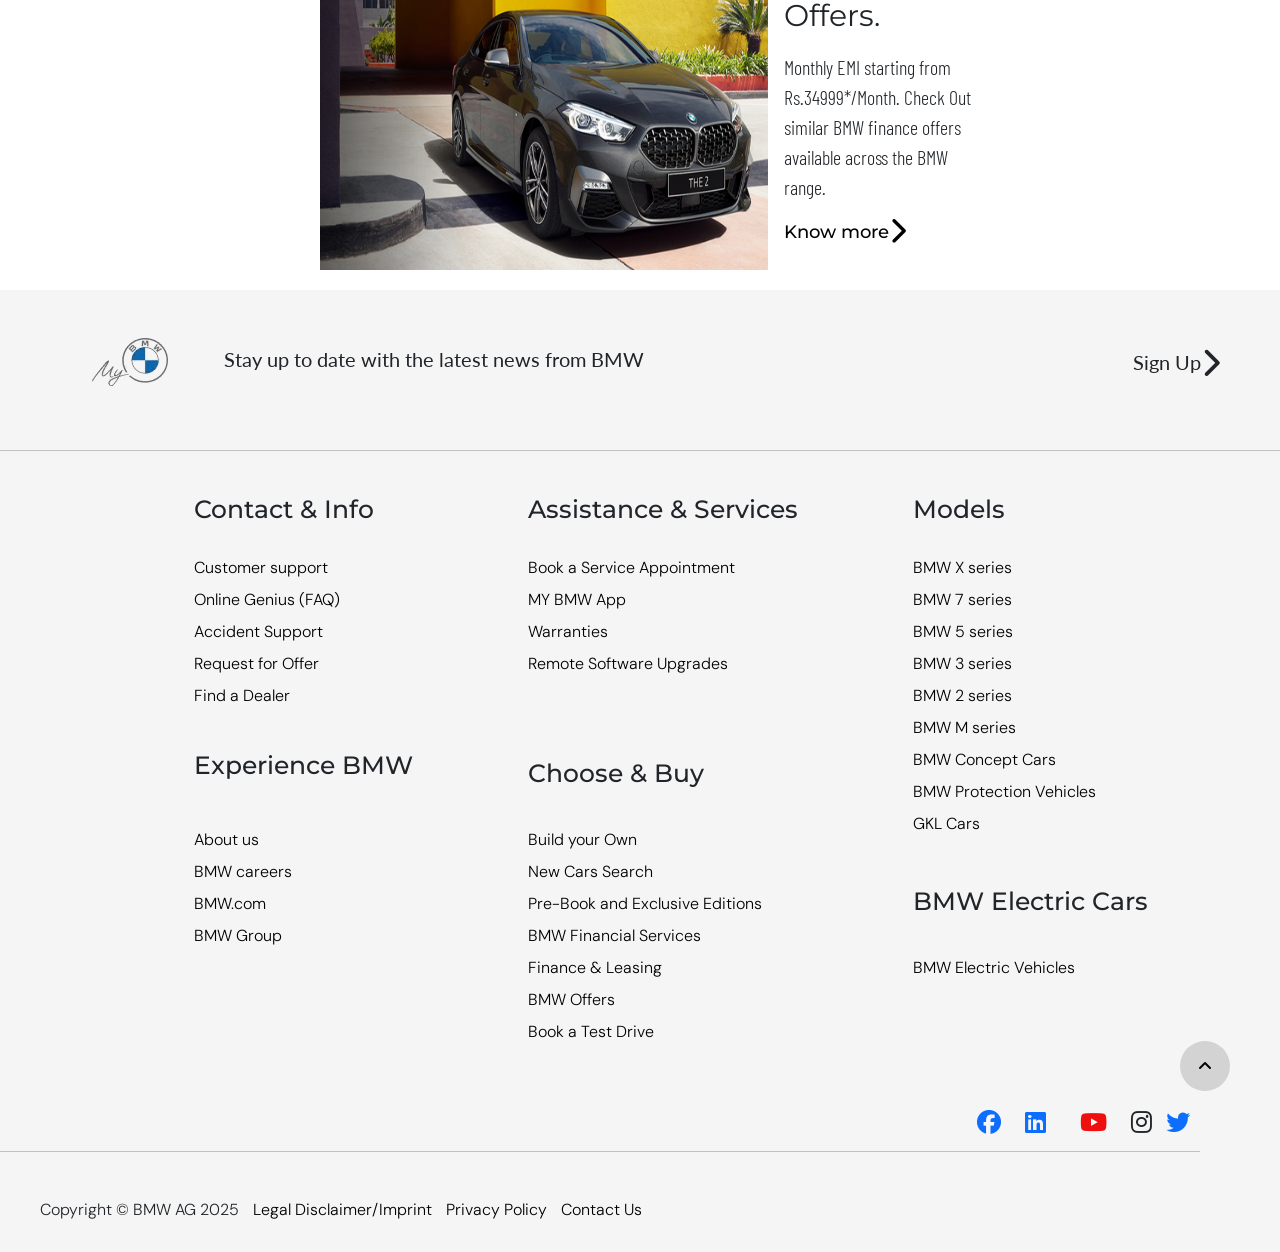
==== commit 27fb3f65: "last change" ====
--- a/index.html
+++ b/index.html
@@ -532,552 +532,4 @@
 </div>
 <script src="https://cdn.jsdelivr.net/npm/bootstrap@5.3.7/dist/js/bootstrap.bundle.min.js" integrity="sha384-ndDqU0Gzau9qJ1lfW4pNLlhNTkCfHzAVBReH9diLvGRem5+R9g2FzA8ZGN954O5Q" crossorigin="anonymous"></script>
 </body>
-<!DOCTYPE html>
-<html lang="en">
-<head>
-    <meta charset="UTF-8">
-    <meta name="viewport" content="width=device-width, initial-scale=1.0">
-    <title>BMW</title>
-     <link href="https://cdn.jsdelivr.net/npm/bootstrap@5.3.7/dist/css/bootstrap.min.css" rel="stylesheet" integrity="sha384-LN+7fdVzj6u52u30Kp6M/trliBMCMKTyK833zpbD+pXdCLuTusPj697FH4R/5mcr" crossorigin="anonymous">
-        <link rel="stylesheet" href="https://cdn.jsdelivr.net/npm/bootstrap-icons@1.13.1/font/bootstrap-icons.min.css">
-       <link rel="preconnect" href="https://fonts.googleapis.com">
-<link rel="preconnect" href="https://fonts.gstatic.com" crossorigin>
-<link href="https://fonts.googleapis.com/css2?family=Barlow+Condensed:ital,wght@0,100;0,200;0,300;0,400;0,500;0,600;0,700;0,800;0,900;1,100;1,200;1,300;1,400;1,500;1,600;1,700;1,800;1,900&family=DM+Sans:ital,opsz,wght@0,9..40,100..1000;1,9..40,100..1000&family=Lato:ital,wght@0,100;0,300;0,400;0,700;0,900;1,100;1,300;1,400;1,700;1,900&family=Montserrat:ital,wght@0,100..900;1,100..900&display=swap" rel="stylesheet">
-        <!-- <link rel="stylesheet" href="./bm2css.css"> -->
-         <link rel="stylesheet" href="./bmw.css">
-        <link rel="stylesheet" href="https://cdnjs.cloudflare.com/ajax/libs/font-awesome/6.7.2/css/all.min.css" integrity="sha512-Evv84Mr4kqVGRNSgIGL/F/aIDqQb7xQ2vcrdIwxfjThSH8CSR7PBEakCr51Ck+w+/U6swU2Im1vVX0SVk9ABhg==" crossorigin="anonymous" referrerpolicy="no-referrer" />
-</head>
-<body>
-    <div class="container-fluid" id="main">
-        <div class="s-1">
-        <!-- nave  bar -->
-         <nav class="navbar navbar-expand-lg  nav-underline">
-          
-  <div class="container-fluid d-flex justify-content-between">
-    <a class="navbar-brand" href="#"><img src="./images/nav logo.svg" alt="" id="brand-logo"></a>
-        <!-- menu icons -->
-          
-                <button class="btn  d-lg-none" type="button" data-bs-toggle="offcanvas" data-bs-target="#offcanvasResponsive" aria-controls="offcanvasResponsive"><span class="navbar-toggler-icon" ></span></button>
-
-            <div class="alert d-none d-lg-block">      
-              <ul class="navbar-nav mb-2 mb-lg-0" id="n-item">
-                <li class="nav-item">
-                  <a class="nl text-light" aria-current="page" href="#">Models</a>
-                </li>
-                <li class="nav-item">
-                  <a class="nl  text-light" href="#">Electric</a>
-                </li>
-                <li class="nav-item">
-                  <a class="nl  text-light" href="#">Configurator</a>
-                </li>
-                <li class="nav-item dropdown">
-                  <a class="nl  dropdown-toggle text-light" href="#" role="button" data-bs-toggle="dropdown" aria-expanded="false">
-                    Visit Online Shop
-                  </a>
-                  <ul class="dropdown-menu">
-                    <li><a class="dropdown-item" href="#">Action</a></li>
-                    <li><a class="dropdown-item" href="#">Another action</a></li>
-                    <li><hr class="dropdown-divider"></li>
-                    <li><a class="dropdown-item" href="#">Something else here</a></li>
-                  </ul>
-                </li>
-                <li class="nav-item dropdown">
-                  <a class="nl  dropdown-toggle text-light" href="#" role="button" data-bs-toggle="dropdown" aria-expanded="false">
-                    More BMW
-                  </a>
-                  <ul class="dropdown-menu">
-                    <li><a class="dropdown-item" href="#">Action</a></li>
-                    <li><a class="dropdown-item" href="#">Another action</a></li>
-                    <li><hr class="dropdown-divider"></li>
-                    <li><a class="dropdown-item" href="#">Something else here</a></li>
-                  </ul>
-                </li>
-             </ul>
-            </div>
-
-            <div class="offcanvas-lg offcanvas-end" tabindex="-1" id="offcanvasResponsive" aria-labelledby="offcanvasResponsiveLabel">
-                <div class="offcanvas-header">
-                  <button type="button" class="btn-close" data-bs-dismiss="offcanvas" data-bs-target="#offcanvasResponsive" aria-label="Close"></button>
-                </div>
-                <div class="offcanvas-body d-lg-none">
-                  <ul class="navbar-nav mb-2 mb-lg-0">
-                <li class="nav-item mb-3">
-                  <a class="nl text-dark pb-3" aria-current="page" href="#">Models</a>
-                </li>
-                <li class="nav-item mt-2 mb-3">
-                  <a class="nl  text-dark" href="#">Electric</a>
-                </li>
-                <li class="nav-item mt-2 mb-3">
-                  <a class="nl text-dark pb-3" href="#">Configurator</a>
-                </li>
-                <li class="nav-item dropdown mt-2 mb-3">
-                  <a class="nl  dropdown-toggle text-dark pb-3" href="#" role="button" data-bs-toggle="dropdown" aria-expanded="false">
-                    Visit Online Shop
-                  </a>
-                  <ul class="dropdown-menu mt-2 mb-3">
-                    <li><a class="dropdown-item" href="#">Action</a></li>
-                    <li><a class="dropdown-item" href="#">Another action</a></li>
-                    <li><hr class="dropdown-divider"></li>
-                    <li><a class="dropdown-item" href="#">Something else here</a></li>
-                  </ul>
-                </li>
-                <li class="nav-item dropdownmt-2 mb-3 ">
-                  <a class="nl  dropdown-toggle text-dark pb-3" href="#" role="button" data-bs-toggle="dropdown" aria-expanded="false">
-                    More BMW
-                  </a>
-                  <ul class="dropdown-menu">
-                    <li><a class="dropdown-item" href="#">Action</a></li>
-                    <li><a class="dropdown-item" href="#">Another action</a></li>
-                    <li><hr class="dropdown-divider"></li>
-                    <li><a class="dropdown-item" href="#">Something else here</a></li>
-                  </ul>
-                </li>
-             </ul>
-                </div>
-            </div>
-
-            <div class=" ms-lg-2" id="mi">
-                <i class=" icons fa-regular fa-user fa-lg" style="color: #ffffff;"></i>
-                    <i class=" icons fa-solid fa-cart-shopping fa-lg" style="color: #ffffff;"></i>
-                    <i class=" icons fa-regular fa-heart fa-lg" style="color: #ffffff;"></i>
-                    <i class=" icons fa-solid fa-location-dot fa-lg "  id="loc" style="color: #ffffff;"></i>
-                      
-                </div>   
-                <!-- <button class="navbar-toggler" type="button" data-bs-toggle="collapse" data-bs-target="#navbarTogglerDemo01" aria-controls="navbarTogglerDemo01" aria-expanded="false" aria-label="Toggle navigation">
-        <span class="navbar-toggler-icon "></span>
-         </button>       
-    <div class="collapse navbar-collapse" id="navbarTogglerDemo01">
-      <ul class="navbar-nav mb-2 mb-lg-0">
-        <li class="nav-item">
-          <a class="nl text-light" aria-current="page" href="#">Models</a>
-        </li>
-        <li class="nav-item">
-          <a class="nl  text-light" href="#">Electric</a>
-        </li>
-        <li class="nav-item">
-          <a class="nl  text-light" href="#">Configurator</a>
-        </li>
-         <li class="nav-item dropdown">
-          <a class="nl  dropdown-toggle text-light" href="#" role="button" data-bs-toggle="dropdown" aria-expanded="false">
-            Visit Online Shop
-          </a>
-          <ul class="dropdown-menu">
-            <li><a class="dropdown-item" href="#">Action</a></li>
-            <li><a class="dropdown-item" href="#">Another action</a></li>
-            <li><hr class="dropdown-divider"></li>
-            <li><a class="dropdown-item" href="#">Something else here</a></li>
-          </ul>
-        </li>
-        <li class="nav-item dropdown">
-          <a class="nl  dropdown-toggle text-light" href="#" role="button" data-bs-toggle="dropdown" aria-expanded="false">
-            More BMW
-          </a>
-          <ul class="dropdown-menu">
-            <li><a class="dropdown-item" href="#">Action</a></li>
-            <li><a class="dropdown-item" href="#">Another action</a></li>
-            <li><hr class="dropdown-divider"></li>
-            <li><a class="dropdown-item" href="#">Something else here</a></li>
-          </ul>
-        </li>
-      </ul>
-    </div>
-    -->
-    
-                
-  </div>
-  
-</nav>
-<hr class="text-light" id="navhr">
-
-  <div  id="intro">
-        <video src="./images/The Soul of BMW. - BMW (1080p, h264).mp4" autoplay muted loop class="w-100 w-xl-100" ></video>
-    </div>
-    <div class="d-grid gap-2 col-6 "  id="ban">
-       <span class="text-light " id="ban-span">BORING WILL BE BANISHED.</span>
-      <button class="btn btn-primary col-4 " type="button">Skip Boring</button>
-    </div>
-  
-    </div><br>
-    <div class="up-arrow" id="phone">
-           <a id="up-ic"><i class="fa-solid fa-phone fa-lg"></i></a> 
-        </div>
-      <div class="s-2">
-
-                <h3 class="text-center " id="FIND">Find Your BMW</h3>
-            <div class="sec2-one">
-                    <div class="card text-center mb-3  mt-5 border border-0" style="width: 18rem;">
-                <div class="card-body">
-                  <h5 class="card-title"><i class="fa-solid fa-car fa-2xl" style="color: #000000;"></i></h5>
-                  <p class="card-text">Find New car</p>
-                  <a href="#" class="bt">Search Now</a>
-                </div>
-              </div>
-              <div class="card text-center mb-3  mt-5 border border-0" style="width: 18rem;">
-                <div class="card-body">
-                  <h5 class="card-title "><i class="fa-solid fa-car fa-2xl" style="color: #000000;"></i></h5>
-                  <p class="card-text">Book a test drive.</p>
-                  <a href="#" class="bt">Search Now</a>
-                </div>
-              </div>
-              <div class="card text-center mb-3  mt-5 border border-0" style="width: 18rem;">
-                <div class="card-body">
-                  <h5 class="card-title"><i class="fa-solid fa-car fa-2xl" style="color: #000000;"></i></h5>
-                  <p class="card-text">Build your own.</p>
-                  <a href="#" class="bt">Search Now</a>
-                </div>
-              </div>
-            </div>
-          <div class="sec2-two row">
-
-              <div class=" card card-sectwo mb-5 col-md-6 ">
-                <img src="./images/GKL_Web_Banner_3000_3000_new_3to1.webp" alt="" class="sectwo-img">
-                <div class="sectwo-content mb-5">
-                  <h4>LUXURY. FAST. FORWARD.</h4>
-                  <span>THE BMW 7 RANGE.</span><br>
-                  <button type="button" class=" mt-2 bt-car ">Discover now</button>
-                </div>
-              </div>
-               <div class=" card card-sectwo  mb-5" >
-                <img src="./images/b2.webp" alt="" class="sectwo-img">
-                <div  id="bm2">
-                  <h4>THE ALL-NEW <br><span id="x3">X3</span> <br>MASTER EVERY MOMENT</h4>
-                  <button type="button" class=" mt-2  bt-car">Discover now</button>
-                </div>
-              </div>
-               <div class=" card card-sectwo  mb-5">
-                <img src="./images/bm3.webp" alt="" class="sectwo-img">
-                <div class="sectwo-content mb-5">
-                  <h4>THIS IS FORWARDISM: THE 7.</h4><br>
-                  <button type="button" class=" mt-2 bt-car   ">Discover now</button>
-                </div>
-              </div>
-               <div class=" card card-sectwo  mb-5" >
-                <img src="./images/bm4.webp" alt="" class="sectwo-img">
-                <div class="sectwo-content mb-5" id="bm4">
-                  <h4>THE iX: THE JOY OF ELECTRIC DRIVING.</h4>
-                  <span>100% electric. 100% driving pleasure. 100% BMW. <br>
-                      Experience an entirely new sensation of sheer driving pleasure.</span><br>
-                  <button type="button" class=" mt-2 bt-car  ">Discover now</button><br>
-                </div>
-              </div>
-             <!-- <div class="sec2-3">
-                <div >
-                  <img src="./images/bm5.jpeg" alt="">
-                </div>
-                <div class="sec2-3-content">
-                  <h3>BMW Special Offers.</h3><br>
-                  <p>Monthly EMI starting from Rs.34999*/Month. Check Out <br>similar BMW finance <br>offers available across the BMW range.</p>
-                    <a href="#">Know more<i class="fa-solid fa-chevron-right fa-xl"></i></a>
-                </div>
-             </div> -->
-             <div class="card" id="sec2-3">
-                  <div class="row g-0">
-                    <div class="col-md-6">
-                      <img src="./images/bm5.jpeg" class="img-fluid" alt="...">
-                    </div>
-                    <div class="col-md-6" id="sec2-3-content">
-                      <div class="card-body">
-                        <h5 class="card-title">BMW Special Offers.</h5>
-                        <p class="card-text">Monthly EMI starting from Rs.34999*/Month. Check Out similar BMW finance offers available across the BMW range.</p>
-                        <a href="#">Know more<i class="fa-solid fa-chevron-right fa-xl"></i></a>
-                      </div>
-                    </div>
-                  </div>
-                </div>
-
-
-         </div>
-
-
-    </div>
-    <div class="s-3">
-      <div class="f-logo">
-        <div class="f-lupper">
-        <p><img src="./images/footer_logo.png" alt="">Stay up to date with the latest news from BMW</p>
-       </div>
-        <div>
-          <span>Sign Up<i class="fa-solid fa-chevron-right fa-xl"></i></span>
-        </div>
-      </div>
-      <hr>
-     
-      <!-- off  -->
-       <!-- <button class="btn btn-primary d-md-none text-center" type="button" data-bs-toggle="offcanvas" data-bs-target="#offcanvasResponsive" aria-controls="offcanvasResponsive">Toggle offcanvas</button> -->
-
-<div class="alert  d-none d-md-block"> 
-  <div id="f-cb">
-        <div id="li-contact" class="f-lis"> 
-          <h3>Contact & Info</h3>
-          <ul class="list-group list-group-flush">
-            <li class="list-group-item-flush">Customer support</li>
-            <li class="list-group-item-flush">Online Genius (FAQ)</li>
-            <li class="list-group-item-flush">Accident Support</li>
-            <li class="list-group-item-flush">Request for Offer</li>
-            <li class="list-group-item-flush">Find a Dealer</li>
-          </ul>
-
-          <h3 class=" mt-2 mb-4">Experience BMW</h3>
-          <ul class="list-group list-group-flush">
-            <li class="list-group-item-flush">About us</li>
-            <li class="list-group-item-flush">BMW careers</li>
-            <li class="list-group-item-flush">BMW.com</li>
-            <li class="list-group-item-flush">BMW Group</li>
-          </ul>
-        </div>
-          <div id="li-Services" class="f-lis"> 
-          <h3>Assistance & Services</h3>
-          <ul class="list-group list-group-flush">
-            <li class="list-group-item-flush">Book a Service Appointment</li>
-            <li class="list-group-item-flush">MY BMW App</li>
-            <li class="list-group-item-flush">Warranties</li>
-            <li class="list-group-item-flush">Remote Software Upgrades</li>
-          </ul>
-
-          <h3 class=" mt-5 mb-3">Choose & Buy</h3>
-          <ul class="list-group list-group-flush">
-            <li class="list-group-item-flush">Build your Own</li>
-            <li class="list-group-item-flush">New Cars Search</li>
-            <li class="list-group-item-flush">Pre-Book and Exclusive Editions</li>
-            <li class="list-group-item-flush">BMW Financial Services</li>
-            <li class="list-group-item-flush">Finance & Leasing</li>
-            <li class="list-group-item-flush">BMW Offers</li>
-            <li class="list-group-item-flush">Book a Test Drive</li>
-          </ul>
-        </div>
-        <div id="li-Models" class="f-lis"> 
-          <h3>Models</h3>
-          <ul class="list-group list-group-flush">
-            <li class="list-group-item-flush">BMW X series</li>
-            <li class="list-group-item-flush">BMW 7 series</li>
-            <li class="list-group-item-flush">BMW 5 series</li>
-            <li class="list-group-item-flush">BMW 3 series</li>
-            <li class="list-group-item-flush">BMW 2 series</li>
-            <li class="list-group-item-flush">BMW M series</li>
-            <li class="list-group-item-flush">BMW Concept Cars</li>
-            <li class="list-group-item-flush">BMW Protection Vehicles</li>
-            <li class="list-group-item-flush">GKL Cars</li>
-
-          </ul>
-
-          <h3 class="mt-3 mb-3">BMW Electric Cars</h3>
-          <ul class="list-group list-group-flush">
-            <li class="list-group-item-flush">BMW Electric Vehicles</li>
-          </ul>
-        </div>
-      </div></div>
-
-<!-- <div class="offcanvas-lg offcanvas-bottom" tabindex="-1" id="offcanvasResponsive" aria-labelledby="offcanvasResponsiveLabel">
-  <div class="offcanvas-header">
-    <button type="button" class="btn-close" data-bs-dismiss="offcanvas" data-bs-target="#offcanvasResponsive" aria-label="Close"></button>
-  </div>
-  <div class="offcanvas-body d-lg-none">
-     <div id="f-cb">
-        <div id="li-contact" class="f-lis"> 
-          <h3>Contact & Info</h3>
-          <ul class="list-group list-group-flush">
-            <li class="list-group-item-flush">Customer support</li>
-            <li class="list-group-item-flush">Online Genius (FAQ)</li>
-            <li class="list-group-item-flush">Accident Support</li>
-            <li class="list-group-item-flush">Request for Offer</li>
-            <li class="list-group-item-flush">Find a Dealer</li>
-          </ul>
-
-          <h3 class=" mt-2 mb-4">Experience BMW</h3>
-          <ul class="list-group list-group-flush">
-            <li class="list-group-item-flush">About us</li>
-            <li class="list-group-item-flush">BMW careers</li>
-            <li class="list-group-item-flush">BMW.com</li>
-            <li class="list-group-item-flush">BMW Group</li>
-          </ul>
-        </div>
-          <div id="li-Services" class="f-lis"> 
-          <h3>Assistance & Services</h3>
-          <ul class="list-group list-group-flush">
-            <li class="list-group-item-flush">Book a Service Appointment</li>
-            <li class="list-group-item-flush">MY BMW App</li>
-            <li class="list-group-item-flush">Warranties</li>
-            <li class="list-group-item-flush">Remote Software Upgrades</li>
-          </ul>
-
-          <h3 class=" mt-5 mb-3">Choose & Buy</h3>
-          <ul class="list-group list-group-flush">
-            <li class="list-group-item-flush">Build your Own</li>
-            <li class="list-group-item-flush">New Cars Search</li>
-            <li class="list-group-item-flush">Pre-Book and Exclusive Editions</li>
-            <li class="list-group-item-flush">BMW Financial Services</li>
-            <li class="list-group-item-flush">Finance & Leasing</li>
-            <li class="list-group-item-flush">BMW Offers</li>
-            <li class="list-group-item-flush">Book a Test Drive</li>
-          </ul>
-        </div>
-        <div id="li-Models" class="f-lis"> 
-          <h3>Models</h3>
-          <ul class="list-group list-group-flush">
-            <li class="list-group-item-flush">BMW X series</li>
-            <li class="list-group-item-flush">BMW 7 series</li>
-            <li class="list-group-item-flush">BMW 5 series</li>
-            <li class="list-group-item-flush">BMW 3 series</li>
-            <li class="list-group-item-flush">BMW 2 series</li>
-            <li class="list-group-item-flush">BMW M series</li>
-            <li class="list-group-item-flush">BMW Concept Cars</li>
-            <li class="list-group-item-flush">BMW Protection Vehicles</li>
-            <li class="list-group-item-flush">GKL Cars</li>
-
-          </ul>
-
-          <h3 class="mt-3 mb-3">BMW Electric Cars</h3>
-          <ul class="list-group list-group-flush">
-            <li class="list-group-item-flush">BMW Electric Vehicles</li>
-          </ul>
-        </div>
-      </div>
-  </div>
-</div> -->
-<div class="accordion accordion-flush d-md-none" id="accordionFlushExample" id="f-cb">
-  <div class="accordion-item">
-    <h2 class="accordion-header">
-      <button class="accordion-button collapsed" type="button" data-bs-toggle="collapse" data-bs-target="#flush-collapseOne" aria-expanded="false" aria-controls="flush-collapseOne">
-       Contact & Info
-      </button>
-    </h2>
-    <div id="flush-collapseOne" class="accordion-collapse collapse" data-bs-parent="#accordionFlushExample">
-      <div class="accordion-body f-lis" id="li-contact">
-        <ul class="list-group list-group-flush" style="list-style: none;">
-            <li class="list-group-item-flush">Customer support</li>
-            <li class="list-group-item-flush">Online Genius (FAQ)</li>
-            <li class="list-group-item-flush">Accident Support</li>
-            <li class="list-group-item-flush">Request for Offer</li>
-            <li class="list-group-item-flush">Find a Dealer</li>
-          </ul></div>
-    </div>
-  </div>
-  <div class="accordion-item">
-    <h2 class="accordion-header">
-      <button class="accordion-button collapsed" type="button" data-bs-toggle="collapse" data-bs-target="#flush-collapseTwo" aria-expanded="false" aria-controls="flush-collapseTwo">
-        Experience BMW
-      </button>
-    </h2>
-    <div id="flush-collapseTwo" class="accordion-collapse collapse" data-bs-parent="#accordionFlushExample">
-      <div class="accordion-body f-lis" id="li-contact" >
-        <ul class="list-group list-group-flush" style="list-style: none;">
-            <li class="list-group-item-flush">About us</li>
-            <li class="list-group-item-flush">BMW careers</li>
-            <li class="list-group-item-flush">BMW.com</li>
-            <li class="list-group-item-flush">BMW Group</li>
-          </ul>
-        </div>
-    </div>
-  </div>
-  <div class="accordion-item">
-    <h2 class="accordion-header">
-      <button class="accordion-button collapsed" type="button" data-bs-toggle="collapse" data-bs-target="#flush-collapseThree" aria-expanded="false" aria-controls="flush-collapseThree">
-      Choose & Buy
-      </button>
-    </h2>
-    <div id="flush-collapseThree" class="accordion-collapse collapse" data-bs-parent="#accordionFlushExample">
-      <div class="accordion-body f-lis" id="li-Services">
-        <ul class="list-group list-group-flush" style="list-style: none;">
-            <li class="list-group-item-flush">Book a Service Appointment</li>
-            <li class="list-group-item-flush">MY BMW App</li>
-            <li class="list-group-item-flush">Warranties</li>
-            <li class="list-group-item-flush">Remote Software Upgrades</li>
-          </ul>
-        </div>
-    </div>
-  </div>
-  <div class="accordion-item">
-    <h2 class="accordion-header">
-      <button class="accordion-button collapsed" type="button" data-bs-toggle="collapse" data-bs-target="#flush-collapsefour" aria-expanded="false" aria-controls="flush-collapsefour">
-       Assistance & Services
-      </button>
-    </h2>
-    <div id="flush-collapsefour" class="accordion-collapse collapse" data-bs-parent="#accordionFlushExample">
-      <div class="accordion-body f-lis" id="li-Services">
-        <ul class="list-group list-group-flush" style="list-style: none;">
-            <li class="list-group-item-flush">Build your Own</li>
-            <li class="list-group-item-flush">New Cars Search</li>
-            <li class="list-group-item-flush">Pre-Book and Exclusive Editions</li>
-            <li class="list-group-item-flush">BMW Financial Services</li>
-            <li class="list-group-item-flush">Finance & Leasing</li>
-            <li class="list-group-item-flush">BMW Offers</li>
-            <li class="list-group-item-flush">Book a Test Drive</li>
-          </ul>
-        </div>
-    </div>
-  </div>
-  <div class="accordion-item">
-    <h2 class="accordion-header">
-      <button class="accordion-button collapsed" type="button" data-bs-toggle="collapse" data-bs-target="#flush-collapsefive" aria-expanded="false" aria-controls="flush-collapsefive">
-      Models
-      </button>
-    </h2>
-    <div id="flush-collapsefive" class="accordion-collapse collapse" data-bs-parent="#accordionFlushExample">
-      <div class="accordion-body f-lis" id="li-Models">
-        <ul class="list-group list-group-flush" style="list-style: none;">
-            <li class="list-group-item-flush">BMW X series</li>
-            <li class="list-group-item-flush">BMW 7 series</li>
-            <li class="list-group-item-flush">BMW 5 series</li>
-            <li class="list-group-item-flush">BMW 3 series</li>
-            <li class="list-group-item-flush">BMW 2 series</li>
-            <li class="list-group-item-flush">BMW M series</li>
-            <li class="list-group-item-flush">BMW Concept Cars</li>
-            <li class="list-group-item-flush">BMW Protection Vehicles</li>
-            <li class="list-group-item-flush">GKL Cars</li>
-
-          </ul>
-        </div>
-    </div>
-  </div>
-  <div class="accordion-item">
-    <h2 class="accordion-header">
-      <button class="accordion-button collapsed" type="button" data-bs-toggle="collapse" data-bs-target="#flush-collapsesix" aria-expanded="false" aria-controls="flush-collapsesix">
-      BMW Electric Cars
-      </button>
-    </h2>
-    <div id="flush-collapsesix" class="accordion-collapse collapse" data-bs-parent="#accordionFlushExample">
-      <div class="accordion-body f-lis" id="li-Models">
-        <ul class="list-group list-group-flush" style="list-style: none;">
-            <li class="list-group-item-flush">BMW Electric Vehicles</li>
-          </ul>
-        </div>
-    </div>
-  </div>
-</div>
-       <div class="up-arrow">
-           <a id="up-ic"> <i class="fa-solid fa-angle-up" style="color: #000000;"></i></a> 
-        </div>
-      <div class="f-soc d-flex justify-content-end me-5">
-        <div>
-           <a href="https://www.facebook.com/" class="icon-anchor"><i class="fa-brands fa-facebook  fa-xl"></i></a>
-                  <a href="https://www.linkedin.com/" class="icon-anchor"><i class="fa-brands fa-linkedin  fa-xl"></i></a>
-                 <a class="icon-anchor" href=""></a> <i class="fa-brands fa-youtube fa-xl" style="color: #f00f0f;"></i></a>
-                 <a class="icon-anchor" href=""></a> <i class="fa-brands fa-instagram fa-xl"></i></a>
-                 <a class="icon-anchor" href=""><i class="fa-brands fa-twitter fa-xl"></i></a>
-        </div>
-      </div>
-      <hr>
-        <footer>
-          <span> Copyright &copy; BMW AG 2025</span>
-          <a href="">Legal Disclaimer/Imprint</a>
-          <a href="">Privacy Policy</a>
-          <a href="">Contact Us</a>
-        </footer>
-    </div>
-</div>
-<script src="https://cdn.jsdelivr.net/npm/bootstrap@5.3.7/dist/js/bootstrap.bundle.min.js" integrity="sha384-ndDqU0Gzau9qJ1lfW4pNLlhNTkCfHzAVBReH9diLvGRem5+R9g2FzA8ZGN954O5Q" crossorigin="anonymous"></script>
-</body>
-ands fa-twitter fa-xl"></i></a>
-        </div>
-      </div>
-      <hr>
-        <footer>
-          <span> Copyright &copy; BMW AG 2025</span>
-          <a href="">Legal Disclaimer/Imprint</a>
-          <a href="">Privacy Policy</a>
-          <a href="">Contact Us</a>
-        </footer>
-    </div>
-</div>
-<script src="https://cdn.jsdelivr.net/npm/bootstrap@5.3.7/dist/js/bootstrap.bundle.min.js" integrity="sha384-ndDqU0Gzau9qJ1lfW4pNLlhNTkCfHzAVBReH9diLvGRem5+R9g2FzA8ZGN954O5Q" crossorigin="anonymous"></script>
-</body>
 </html>
